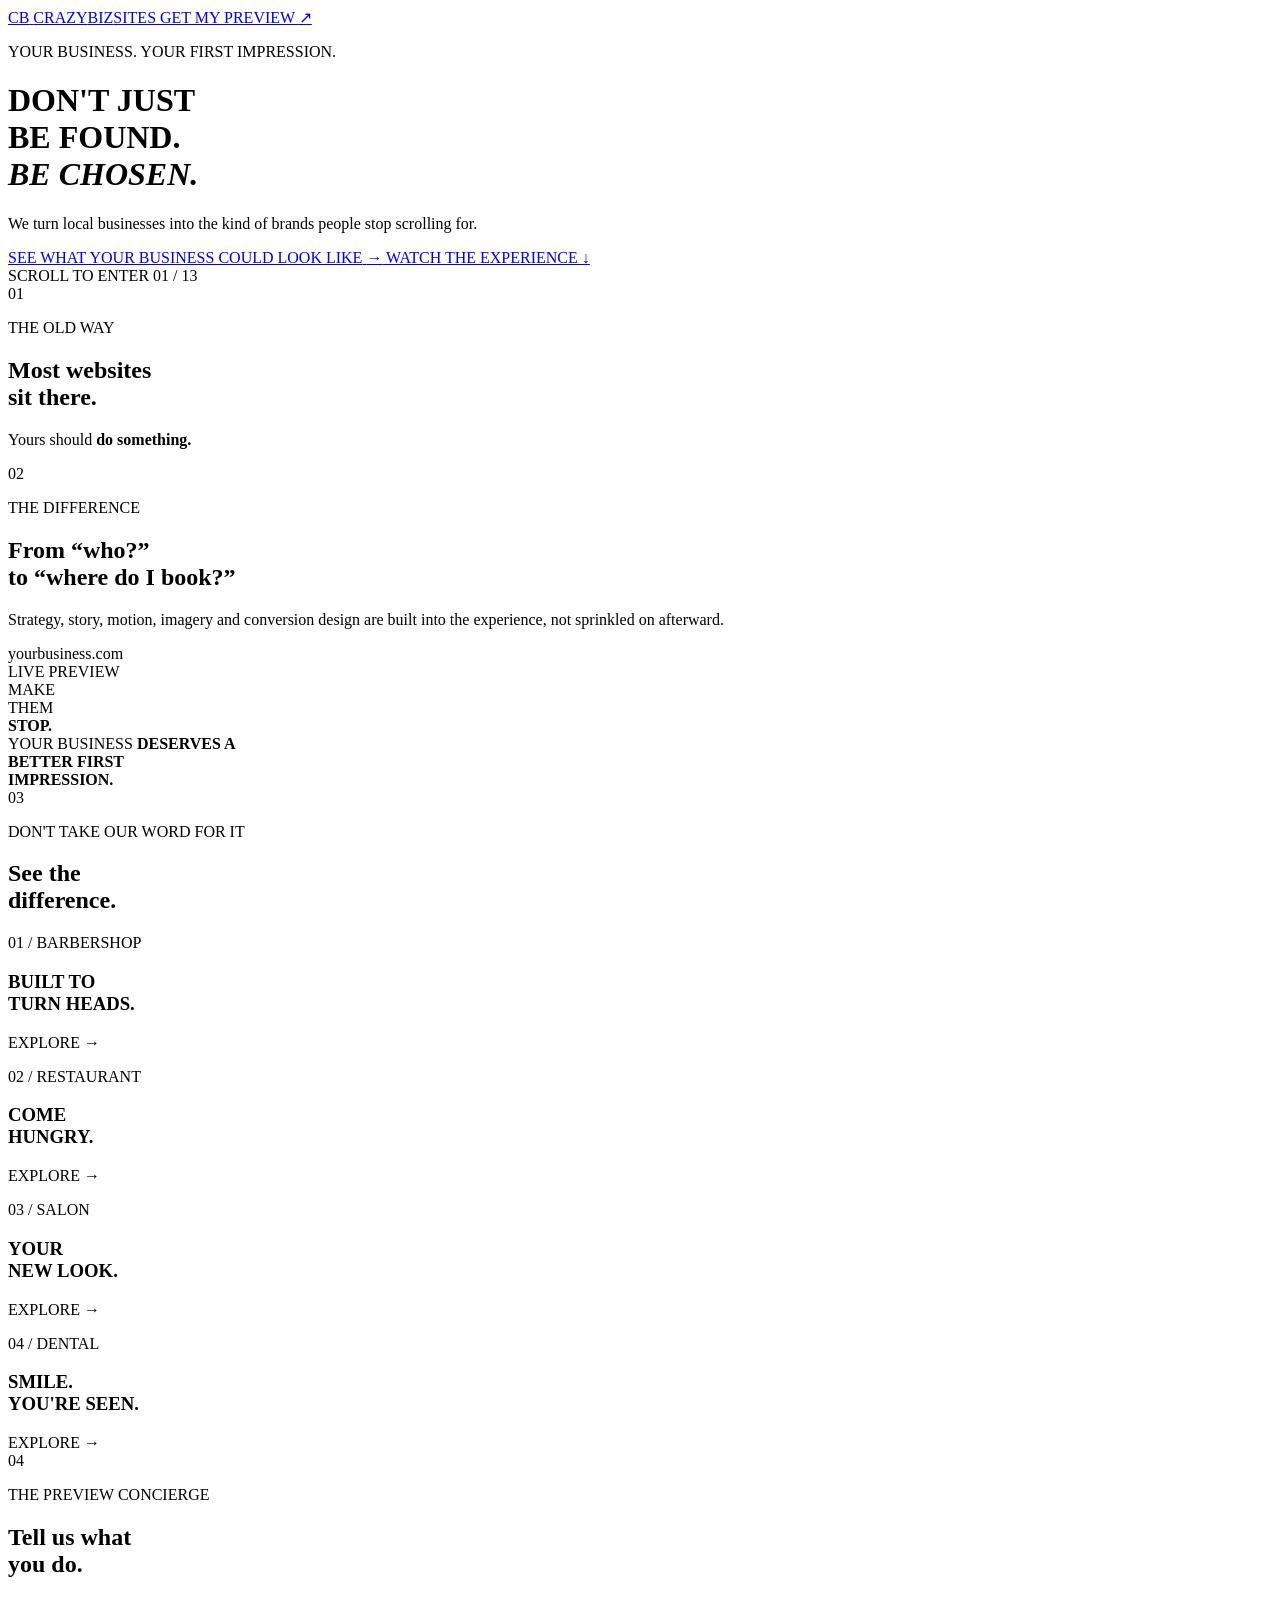
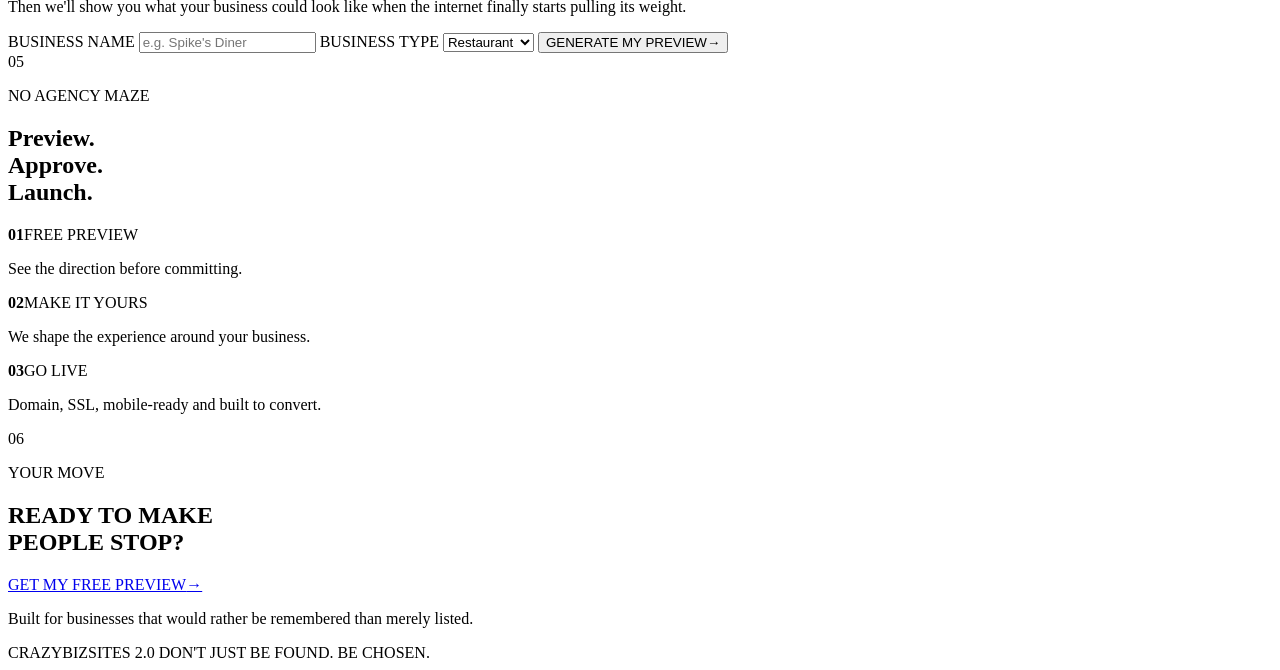
==== index.html @ fa274143 "Rename crazybizsites_2_0_file_01_index.html to index.html" ====
<!DOCTYPE html>
<html lang="en">
<head>
  <meta charset="UTF-8" />
  <meta name="viewport" content="width=device-width, initial-scale=1.0" />
  <meta name="theme-color" content="#070707" />
  <meta name="description" content="CrazyBizSites 2.0 — websites engineered to make businesses impossible to ignore." />
  <title>CrazyBizSites 2.0 — Don't Just Be Found. Be Chosen.</title>
  <link rel="preconnect" href="https://fonts.googleapis.com">
  <link rel="preconnect" href="https://fonts.gstatic.com" crossorigin>
  <link href="https://fonts.googleapis.com/css2?family=DM+Sans:wght@400;500;600;700&family=Space+Grotesk:wght@400;500;600;700&display=swap" rel="stylesheet">
  <link rel="stylesheet" href="styles.css">
</head>

<body>
  <div class="site-noise" aria-hidden="true"></div>
  <div class="cursor-glow" aria-hidden="true"></div>

  <!-- CINEMATIC INTRO -->
  <header class="hero" id="top">
    <div class="hero-media" aria-hidden="true">
      <div class="hero-orb hero-orb-a"></div>
      <div class="hero-orb hero-orb-b"></div>
      <div class="hero-grid"></div>
      <div class="hero-scan"></div>
    </div>

    <nav class="nav">
      <a class="brand" href="#top" aria-label="CrazyBizSites home">
        <span class="brand-mark">CB</span>
        <span>CRAZY<span>BIZ</span>SITES</span>
      </a>
      <a class="nav-cta" href="#preview">GET MY PREVIEW <span>↗</span></a>
    </nav>

    <div class="hero-content">
      <p class="eyebrow reveal">YOUR BUSINESS. YOUR FIRST IMPRESSION.</p>

      <h1 class="hero-title reveal">
        DON'T JUST<br>
        <span>BE FOUND.</span><br>
        <em>BE CHOSEN.</em>
      </h1>

      <p class="hero-copy reveal">
        We turn local businesses into the kind of brands people stop scrolling for.
      </p>

      <div class="hero-actions reveal">
        <a class="button button-primary" href="#preview">
          <span>SEE WHAT YOUR BUSINESS COULD LOOK LIKE</span>
          <b>→</b>
        </a>
        <a class="text-link" href="#showcase">WATCH THE EXPERIENCE ↓</a>
      </div>
    </div>

    <div class="hero-bottom">
      <span>SCROLL TO ENTER</span>
      <span class="scroll-line"></span>
      <span>01 / 13</span>
    </div>
  </header>

  <!-- THE FIRST PUNCH -->
  <main>
    <section class="statement section-dark" id="experience">
      <div class="section-number">01</div>
      <div class="statement-wrap">
        <p class="kicker">THE OLD WAY</p>
        <h2>Most websites<br><span>sit there.</span></h2>
        <p class="statement-large">
          Yours should <strong>do something.</strong>
        </p>
      </div>
    </section>

    <!-- VISUAL TRANSFORMATION -->
    <section class="transformation section-light">
      <div class="section-number">02</div>
      <div class="transformation-copy">
        <p class="kicker">THE DIFFERENCE</p>
        <h2>From <span>“who?”</span><br>to <span>“where do I book?”</span></h2>
        <p>
          Strategy, story, motion, imagery and conversion design are built into the experience,
          not sprinkled on afterward.
        </p>
      </div>

      <div class="fake-browser" aria-label="Animated website preview">
        <div class="browser-bar">
          <i></i><i></i><i></i>
          <span>yourbusiness.com</span>
        </div>
        <div class="browser-stage">
          <div class="stage-tag">LIVE PREVIEW</div>
          <div class="stage-title">MAKE<br>THEM<br><b>STOP.</b></div>
          <div class="stage-card">
            <span>YOUR BUSINESS</span>
            <strong>DESERVES A<br>BETTER FIRST<br>IMPRESSION.</strong>
          </div>
        </div>
      </div>
    </section>

    <!-- SHOWCASE -->
    <section class="showcase section-dark" id="showcase">
      <div class="section-number">03</div>
      <div class="section-heading">
        <p class="kicker">DON'T TAKE OUR WORD FOR IT</p>
        <h2>See the<br><span>difference.</span></h2>
      </div>

      <div class="showcase-grid">
        <article class="showcase-card card-barber">
          <div class="card-glow"></div>
          <p>01 / BARBERSHOP</p>
          <h3>BUILT TO<br>TURN HEADS.</h3>
          <span>EXPLORE →</span>
        </article>

        <article class="showcase-card card-diner">
          <div class="card-glow"></div>
          <p>02 / RESTAURANT</p>
          <h3>COME<br>HUNGRY.</h3>
          <span>EXPLORE →</span>
        </article>

        <article class="showcase-card card-salon">
          <div class="card-glow"></div>
          <p>03 / SALON</p>
          <h3>YOUR<br>NEW LOOK.</h3>
          <span>EXPLORE →</span>
        </article>

        <article class="showcase-card card-dental">
          <div class="card-glow"></div>
          <p>04 / DENTAL</p>
          <h3>SMILE.<br>YOU'RE SEEN.</h3>
          <span>EXPLORE →</span>
        </article>
      </div>
    </section>

    <!-- CONCIERGE -->
    <section class="concierge section-accent" id="preview">
      <div class="section-number">04</div>
      <div class="concierge-inner">
        <p class="kicker">THE PREVIEW CONCIERGE</p>
        <h2>Tell us what<br><span>you do.</span></h2>
        <p>
          Then we'll show you what your business could look like when the internet finally
          starts pulling its weight.
        </p>

        <form class="preview-form" id="previewForm">
          <label>
            <span>BUSINESS NAME</span>
            <input id="businessName" name="businessName" type="text" placeholder="e.g. Spike's Diner" autocomplete="organization" required>
          </label>

          <label>
            <span>BUSINESS TYPE</span>
            <select id="businessType" name="businessType">
              <option>Restaurant</option>
              <option>Barbershop</option>
              <option>Salon</option>
              <option>Dentist</option>
              <option>Fitness</option>
              <option>Auto</option>
              <option>Other</option>
            </select>
          </label>

          <button class="button button-dark" type="submit">
            <span>GENERATE MY PREVIEW</span><b>→</b>
          </button>
        </form>

        <div class="preview-result" id="previewResult" hidden>
          <span>PREVIEW QUEUED</span>
          <strong id="previewName">YOUR BUSINESS</strong>
          <p>Next layer: your visual world.</p>
        </div>
      </div>
    </section>

    <!-- OFFER -->
    <section class="offer section-light">
      <div class="section-number">05</div>
      <p class="kicker">NO AGENCY MAZE</p>
      <h2>Preview.<br>Approve.<br><span>Launch.</span></h2>

      <div class="offer-steps">
        <div><b>01</b><span>FREE PREVIEW</span><p>See the direction before committing.</p></div>
        <div><b>02</b><span>MAKE IT YOURS</span><p>We shape the experience around your business.</p></div>
        <div><b>03</b><span>GO LIVE</span><p>Domain, SSL, mobile-ready and built to convert.</p></div>
      </div>
    </section>

    <!-- FINAL PUNCH -->
    <section class="finale section-dark">
      <div class="finale-bg"></div>
      <div class="section-number">06</div>
      <div class="finale-content">
        <p class="kicker">YOUR MOVE</p>
        <h2>READY TO MAKE<br>PEOPLE <span>STOP?</span></h2>
        <a class="button button-primary" href="#preview">
          <span>GET MY FREE PREVIEW</span><b>→</b>
        </a>
        <p class="fine-print">Built for businesses that would rather be remembered than merely listed.</p>
      </div>
    </section>
  </main>

  <footer class="footer">
    <span>CRAZYBIZSITES 2.0</span>
    <span>DON'T JUST BE FOUND. BE CHOSEN.</span>
  </footer>

  <script src="script.js"></script>
</body>
</html>
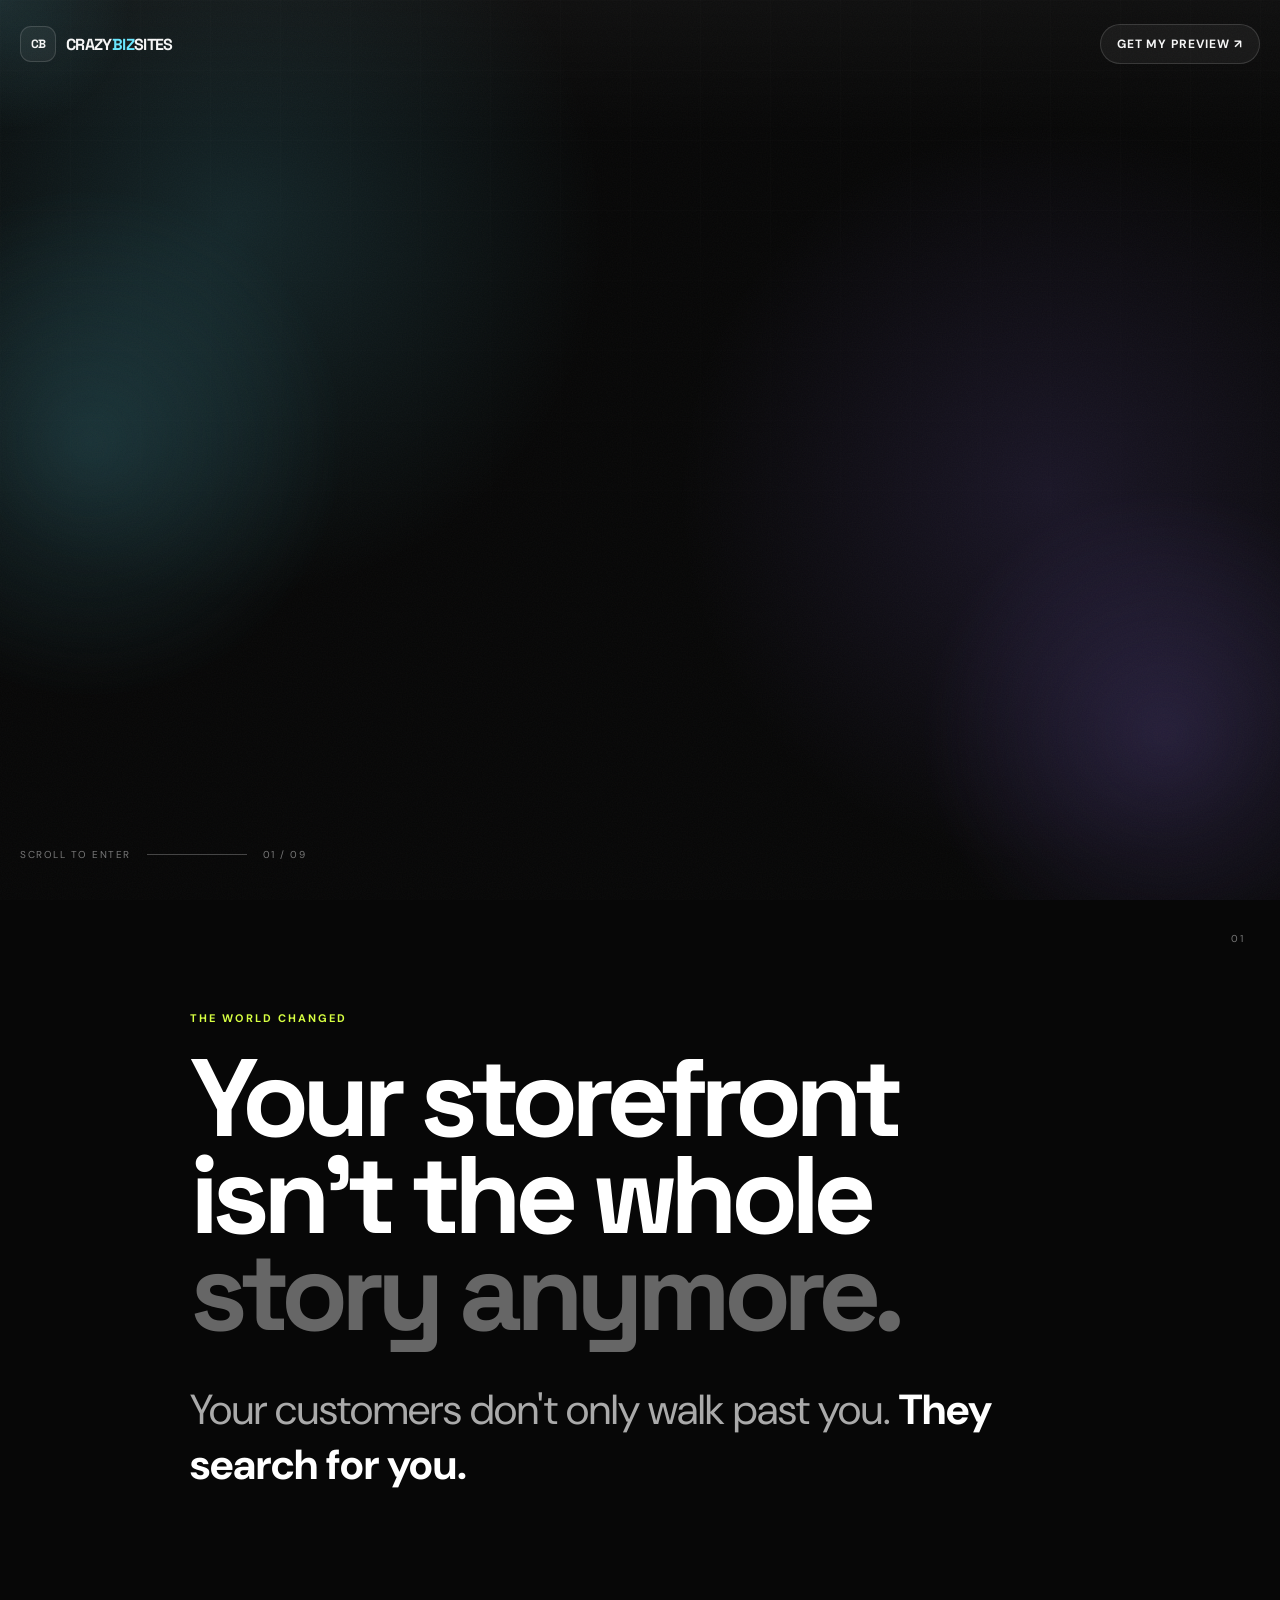
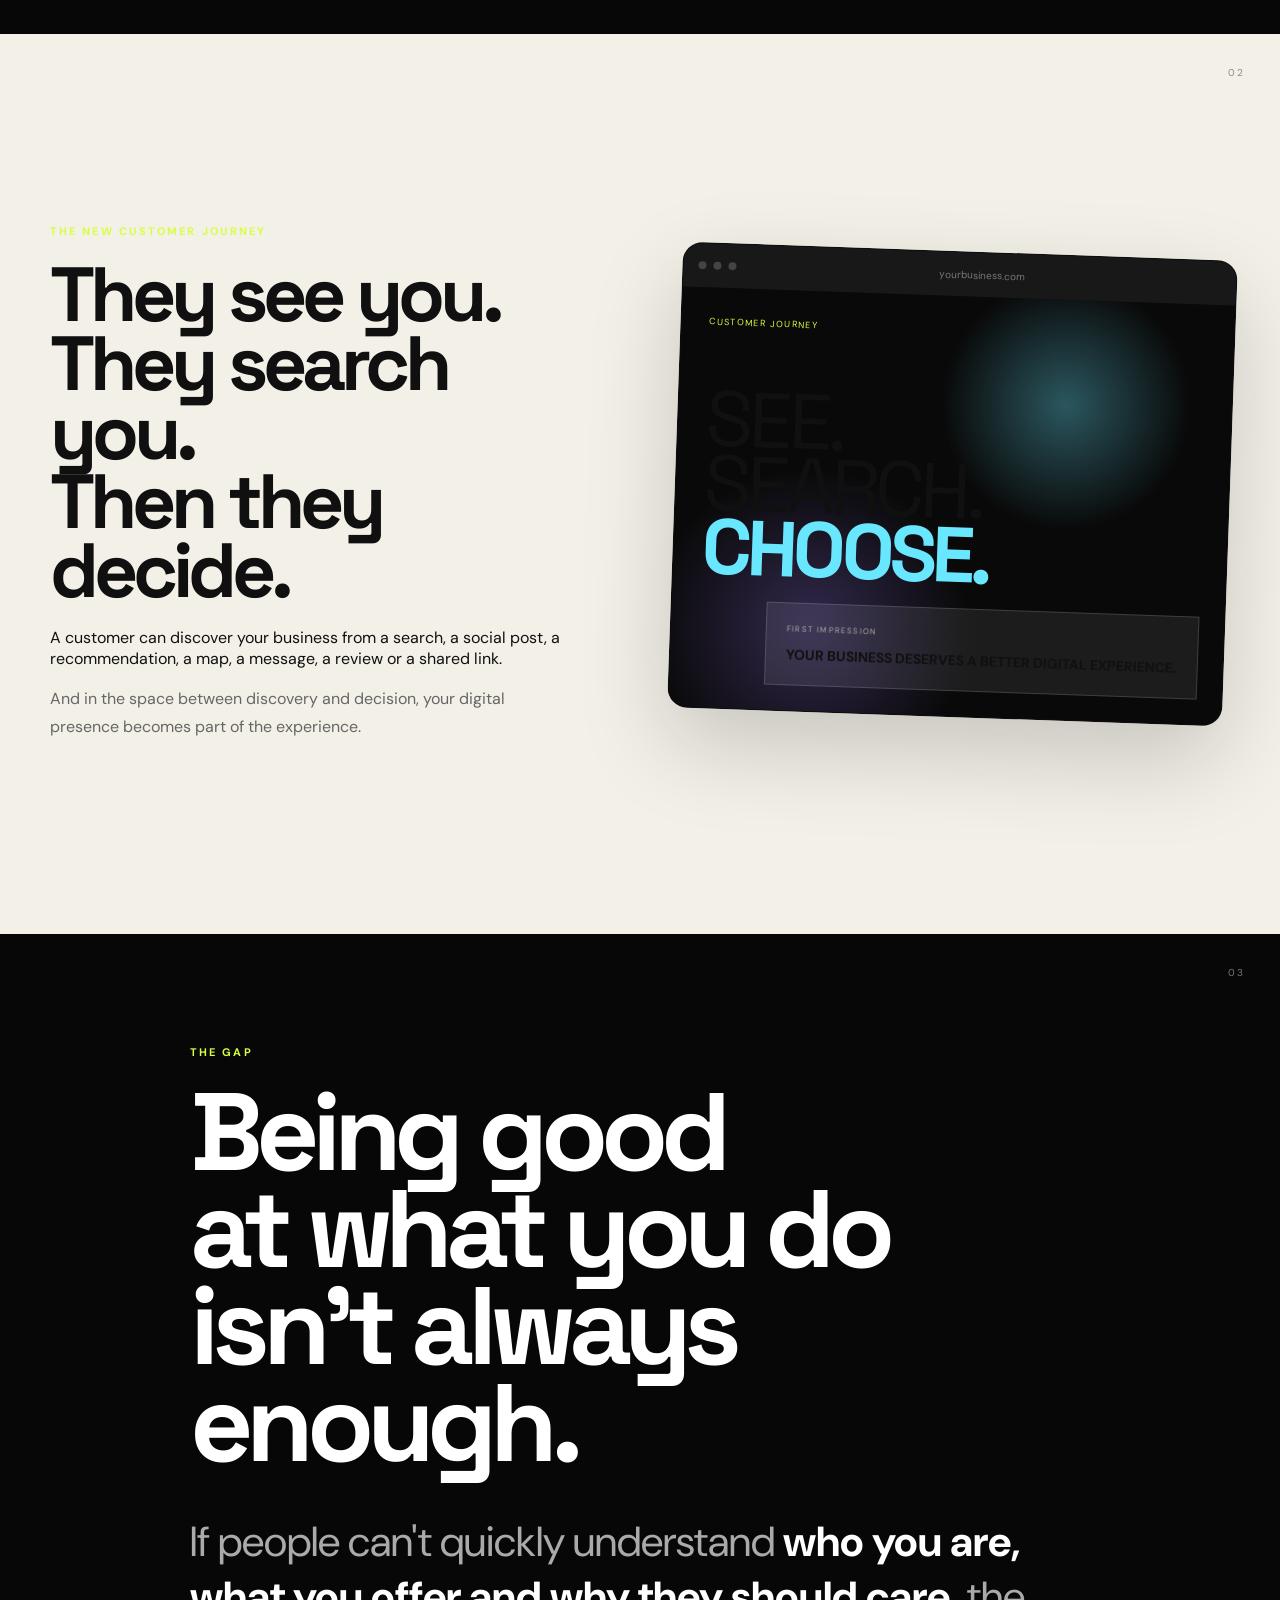
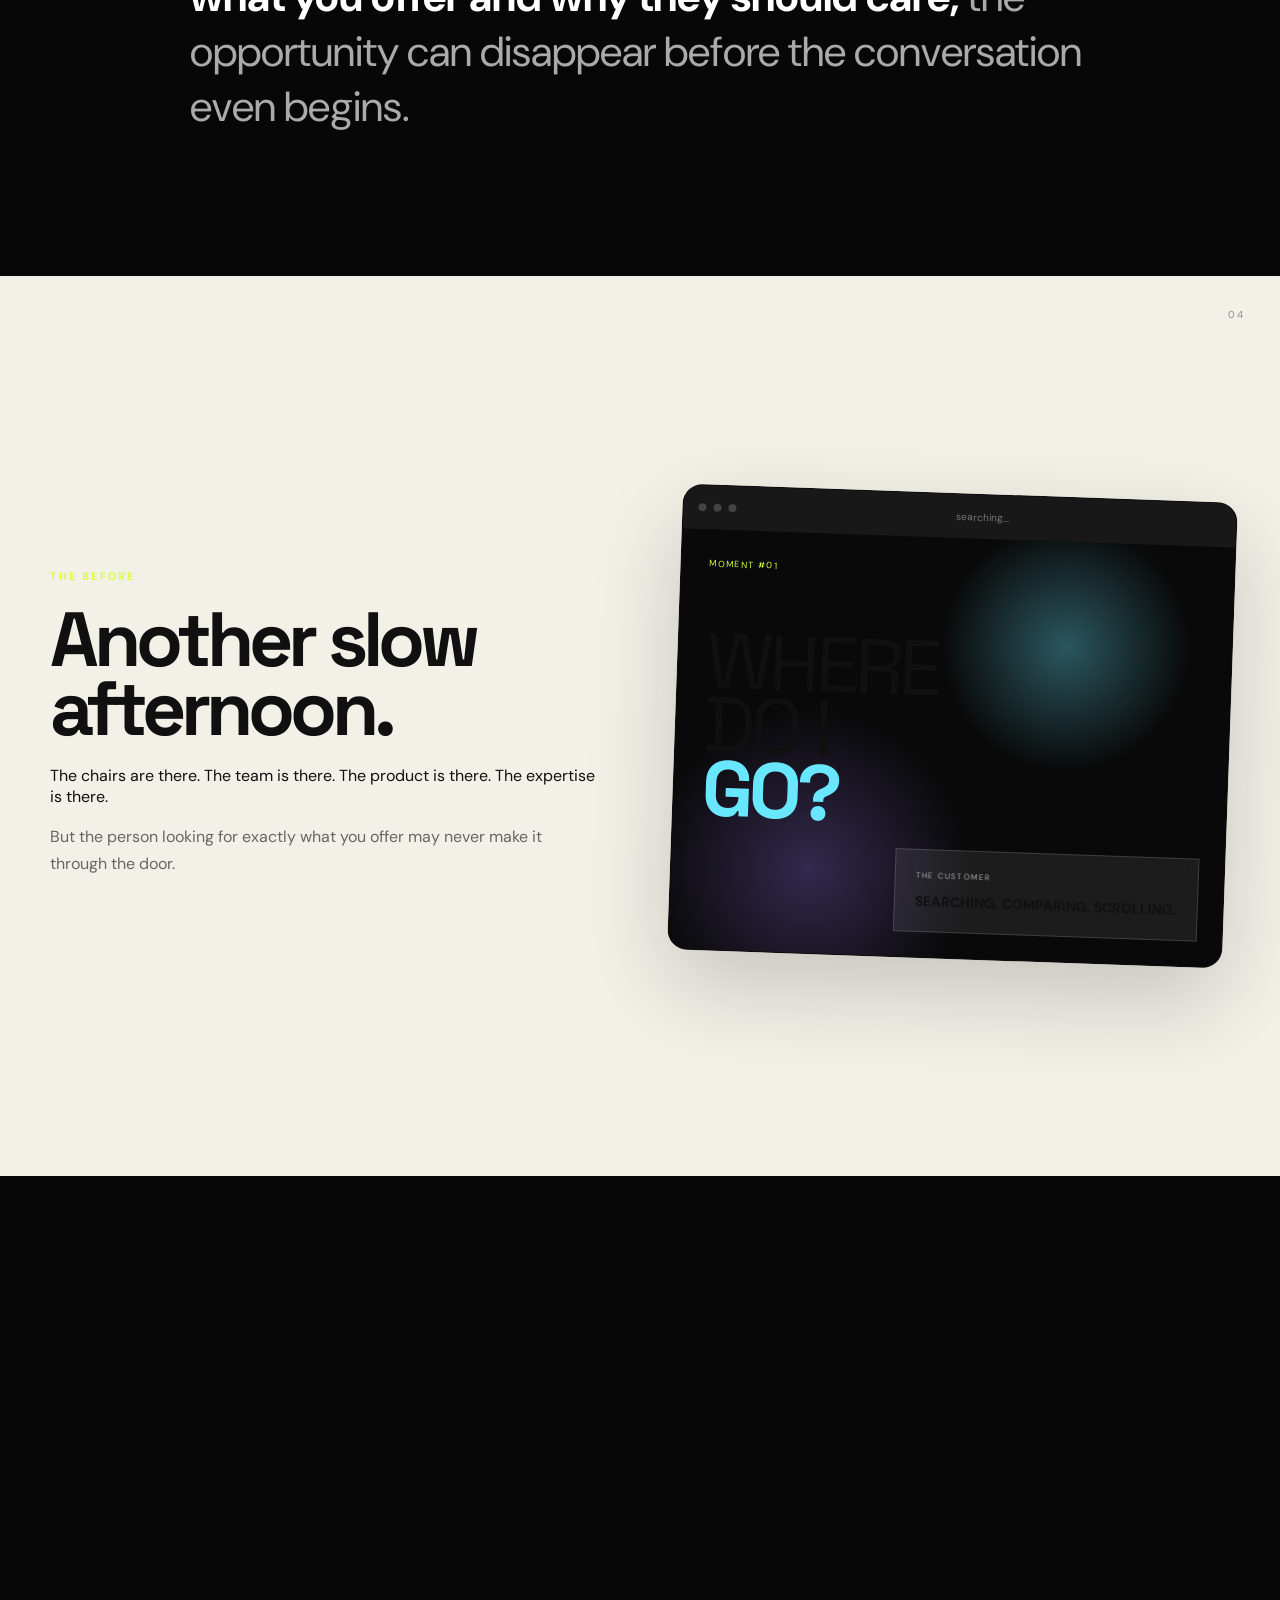
==== commit bd3e2737: "Update index.html" ====
--- a/index.html
+++ b/index.html
@@ -4,20 +4,40 @@
   <meta charset="UTF-8" />
   <meta name="viewport" content="width=device-width, initial-scale=1.0" />
   <meta name="theme-color" content="#070707" />
-  <meta name="description" content="CrazyBizSites 2.0 — websites engineered to make businesses impossible to ignore." />
+
+  <meta
+    name="description"
+    content="CrazyBizSites 2.0 — a better online experience for local businesses. Discover, trust, choose."
+  />
+
   <title>CrazyBizSites 2.0 — Don't Just Be Found. Be Chosen.</title>
+
   <link rel="preconnect" href="https://fonts.googleapis.com">
   <link rel="preconnect" href="https://fonts.gstatic.com" crossorigin>
-  <link href="https://fonts.googleapis.com/css2?family=DM+Sans:wght@400;500;600;700&family=Space+Grotesk:wght@400;500;600;700&display=swap" rel="stylesheet">
+  <link
+    href="https://fonts.googleapis.com/css2?family=DM+Sans:wght@400;500;600;700&family=Space+Grotesk:wght@400;500;600;700&display=swap"
+    rel="stylesheet"
+  >
+
   <link rel="stylesheet" href="styles.css">
 </head>
 
 <body>
+
+  <!-- =========================================================
+       GLOBAL ATMOSPHERE
+  ========================================================== -->
+
   <div class="site-noise" aria-hidden="true"></div>
   <div class="cursor-glow" aria-hidden="true"></div>
 
-  <!-- CINEMATIC INTRO -->
+  <!-- =========================================================
+       ACT I
+       THE WORLD CHANGED
+  ========================================================== -->
+
   <header class="hero" id="top">
+
     <div class="hero-media" aria-hidden="true">
       <div class="hero-orb hero-orb-a"></div>
       <div class="hero-orb hero-orb-b"></div>
@@ -30,11 +50,17 @@
         <span class="brand-mark">CB</span>
         <span>CRAZY<span>BIZ</span>SITES</span>
       </a>
-      <a class="nav-cta" href="#preview">GET MY PREVIEW <span>↗</span></a>
+
+      <a class="nav-cta" href="#preview">
+        GET MY PREVIEW <span>↗</span>
+      </a>
     </nav>
 
     <div class="hero-content">
-      <p class="eyebrow reveal">YOUR BUSINESS. YOUR FIRST IMPRESSION.</p>
+
+      <p class="eyebrow reveal">
+        THE LOCAL BUSINESS INTERNET HAS CHANGED.
+      </p>
 
       <h1 class="hero-title reveal">
         DON'T JUST<br>
@@ -43,181 +69,250 @@
       </h1>
 
       <p class="hero-copy reveal">
-        We turn local businesses into the kind of brands people stop scrolling for.
+        Your customers are already online.
+        The question is whether your business gives them a reason to choose you.
       </p>
 
       <div class="hero-actions reveal">
-        <a class="button button-primary" href="#preview">
-          <span>SEE WHAT YOUR BUSINESS COULD LOOK LIKE</span>
+
+        <a class="button button-primary" href="#story">
+          <span>ENTER THE STORY</span>
           <b>→</b>
         </a>
-        <a class="text-link" href="#showcase">WATCH THE EXPERIENCE ↓</a>
-      </div>
+
+        <a class="text-link" href="#showcase">
+          SEE WHAT'S POSSIBLE ↓
+        </a>
+
+      </div>
+
     </div>
 
     <div class="hero-bottom">
       <span>SCROLL TO ENTER</span>
       <span class="scroll-line"></span>
-      <span>01 / 13</span>
+      <span>01 / 09</span>
     </div>
+
   </header>
 
-  <!-- THE FIRST PUNCH -->
+
   <main>
-    <section class="statement section-dark" id="experience">
+
+    <!-- =======================================================
+         ACT I — THE WORLD CHANGED
+    ======================================================== -->
+
+    <section class="statement section-dark" id="story">
+
       <div class="section-number">01</div>
+
       <div class="statement-wrap">
-        <p class="kicker">THE OLD WAY</p>
-        <h2>Most websites<br><span>sit there.</span></h2>
+
+        <p class="kicker">
+          THE WORLD CHANGED
+        </p>
+
+        <h2>
+          Your storefront<br>
+          isn't the whole<br>
+          <span>story anymore.</span>
+        </h2>
+
         <p class="statement-large">
-          Yours should <strong>do something.</strong>
-        </p>
-      </div>
+          Your customers don't only walk past you.
+          <strong>They search for you.</strong>
+        </p>
+
+      </div>
+
     </section>
 
-    <!-- VISUAL TRANSFORMATION -->
+
+    <!-- =======================================================
+         DISCOVERY
+    ======================================================== -->
+
     <section class="transformation section-light">
+
       <div class="section-number">02</div>
+
       <div class="transformation-copy">
-        <p class="kicker">THE DIFFERENCE</p>
-        <h2>From <span>“who?”</span><br>to <span>“where do I book?”</span></h2>
+
+        <p class="kicker">
+          THE NEW CUSTOMER JOURNEY
+        </p>
+
+        <h2>
+          They see you.<br>
+          They search you.<br>
+          Then they decide.
+        </h2>
+
         <p>
-          Strategy, story, motion, imagery and conversion design are built into the experience,
-          not sprinkled on afterward.
-        </p>
-      </div>
-
-      <div class="fake-browser" aria-label="Animated website preview">
+          A customer can discover your business from a search,
+          a social post, a recommendation, a map, a message,
+          a review or a shared link.
+        </p>
+
+        <p>
+          And in the space between discovery and decision,
+          your digital presence becomes part of the experience.
+        </p>
+
+      </div>
+
+      <div class="fake-browser" aria-label="Illustrative digital customer journey">
+
         <div class="browser-bar">
-          <i></i><i></i><i></i>
+          <i></i>
+          <i></i>
+          <i></i>
           <span>yourbusiness.com</span>
         </div>
+
         <div class="browser-stage">
-          <div class="stage-tag">LIVE PREVIEW</div>
-          <div class="stage-title">MAKE<br>THEM<br><b>STOP.</b></div>
+
+          <div class="stage-tag">
+            CUSTOMER JOURNEY
+          </div>
+
+          <div class="stage-title">
+            SEE.<br>
+            SEARCH.<br>
+            <b>CHOOSE.</b>
+          </div>
+
           <div class="stage-card">
-            <span>YOUR BUSINESS</span>
-            <strong>DESERVES A<br>BETTER FIRST<br>IMPRESSION.</strong>
-          </div>
+
+            <span>
+              FIRST IMPRESSION
+            </span>
+
+            <strong>
+              YOUR BUSINESS
+              DESERVES A
+              BETTER DIGITAL
+              EXPERIENCE.
+            </strong>
+
+          </div>
+
         </div>
-      </div>
+
+      </div>
+
     </section>
 
-    <!-- SHOWCASE -->
-    <section class="showcase section-dark" id="showcase">
+
+    <!-- =======================================================
+         THE GAP
+    ======================================================== -->
+
+    <section class="statement section-dark">
+
       <div class="section-number">03</div>
-      <div class="section-heading">
-        <p class="kicker">DON'T TAKE OUR WORD FOR IT</p>
-        <h2>See the<br><span>difference.</span></h2>
-      </div>
-
-      <div class="showcase-grid">
-        <article class="showcase-card card-barber">
-          <div class="card-glow"></div>
-          <p>01 / BARBERSHOP</p>
-          <h3>BUILT TO<br>TURN HEADS.</h3>
-          <span>EXPLORE →</span>
-        </article>
-
-        <article class="showcase-card card-diner">
-          <div class="card-glow"></div>
-          <p>02 / RESTAURANT</p>
-          <h3>COME<br>HUNGRY.</h3>
-          <span>EXPLORE →</span>
-        </article>
-
-        <article class="showcase-card card-salon">
-          <div class="card-glow"></div>
-          <p>03 / SALON</p>
-          <h3>YOUR<br>NEW LOOK.</h3>
-          <span>EXPLORE →</span>
-        </article>
-
-        <article class="showcase-card card-dental">
-          <div class="card-glow"></div>
-          <p>04 / DENTAL</p>
-          <h3>SMILE.<br>YOU'RE SEEN.</h3>
-          <span>EXPLORE →</span>
-        </article>
-      </div>
+
+      <div class="statement-wrap">
+
+        <p class="kicker">
+          THE GAP
+        </p>
+
+        <h2>
+          Being good<br>
+          at what you do<br>
+          isn't always enough.
+        </h2>
+
+        <p class="statement-large">
+          If people can't quickly understand
+          <strong>who you are, what you offer and why they should care,</strong>
+          the opportunity can disappear before the conversation even begins.
+        </p>
+
+      </div>
+
     </section>
 
-    <!-- CONCIERGE -->
-    <section class="concierge section-accent" id="preview">
+
+    <!-- =======================================================
+         ACT II
+         BEFORE / AFTER
+    ======================================================== -->
+
+    <section class="transformation section-light">
+
       <div class="section-number">04</div>
-      <div class="concierge-inner">
-        <p class="kicker">THE PREVIEW CONCIERGE</p>
-        <h2>Tell us what<br><span>you do.</span></h2>
+
+      <div class="transformation-copy">
+
+        <p class="kicker">
+          THE BEFORE
+        </p>
+
+        <h2>
+          Another slow afternoon.
+        </h2>
+
         <p>
-          Then we'll show you what your business could look like when the internet finally
-          starts pulling its weight.
-        </p>
-
-        <form class="preview-form" id="previewForm">
-          <label>
-            <span>BUSINESS NAME</span>
-            <input id="businessName" name="businessName" type="text" placeholder="e.g. Spike's Diner" autocomplete="organization" required>
-          </label>
-
-          <label>
-            <span>BUSINESS TYPE</span>
-            <select id="businessType" name="businessType">
-              <option>Restaurant</option>
-              <option>Barbershop</option>
-              <option>Salon</option>
-              <option>Dentist</option>
-              <option>Fitness</option>
-              <option>Auto</option>
-              <option>Other</option>
-            </select>
-          </label>
-
-          <button class="button button-dark" type="submit">
-            <span>GENERATE MY PREVIEW</span><b>→</b>
-          </button>
-        </form>
-
-        <div class="preview-result" id="previewResult" hidden>
-          <span>PREVIEW QUEUED</span>
-          <strong id="previewName">YOUR BUSINESS</strong>
-          <p>Next layer: your visual world.</p>
+          The chairs are there.
+          The team is there.
+          The product is there.
+          The expertise is there.
+        </p>
+
+        <p>
+          But the person looking for exactly what you offer
+          may never make it through the door.
+        </p>
+
+      </div>
+
+      <div class="fake-browser" aria-label="Illustrative business before state">
+
+        <div class="browser-bar">
+          <i></i>
+          <i></i>
+          <i></i>
+          <span>searching...</span>
         </div>
-      </div>
+
+        <div class="browser-stage">
+
+          <div class="stage-tag">
+            MOMENT #01
+          </div>
+
+          <div class="stage-title">
+            WHERE<br>
+            DO I<br>
+            <b>GO?</b>
+          </div>
+
+          <div class="stage-card">
+
+            <span>
+              THE CUSTOMER
+            </span>
+
+            <strong>
+              SEARCHING.
+              COMPARING.
+              SCROLLING.
+            </strong>
+
+          </div>
+
+        </div>
+
+      </div>
+
     </section>
 
-    <!-- OFFER -->
-    <section class="offer section-light">
-      <div class="section-number">05</div>
-      <p class="kicker">NO AGENCY MAZE</p>
-      <h2>Preview.<br>Approve.<br><span>Launch.</span></h2>
-
-      <div class="offer-steps">
-        <div><b>01</b><span>FREE PREVIEW</span><p>See the direction before committing.</p></div>
-        <div><b>02</b><span>MAKE IT YOURS</span><p>We shape the experience around your business.</p></div>
-        <div><b>03</b><span>GO LIVE</span><p>Domain, SSL, mobile-ready and built to convert.</p></div>
-      </div>
-    </section>
-
-    <!-- FINAL PUNCH -->
-    <section class="finale section-dark">
-      <div class="finale-bg"></div>
-      <div class="section-number">06</div>
-      <div class="finale-content">
-        <p class="kicker">YOUR MOVE</p>
-        <h2>READY TO MAKE<br>PEOPLE <span>STOP?</span></h2>
-        <a class="button button-primary" href="#preview">
-          <span>GET MY FREE PREVIEW</span><b>→</b>
-        </a>
-        <p class="fine-print">Built for businesses that would rather be remembered than merely listed.</p>
-      </div>
-    </section>
-  </main>
-
-  <footer class="footer">
-    <span>CRAZYBIZSITES 2.0</span>
-    <span>DON'T JUST BE FOUND. BE CHOSEN.</span>
-  </footer>
-
-  <script src="script.js"></script>
-</body>
-</html>
+
+    <!-- =======================================================
+         AFTER
+    ======================================================== -->
+
+    <section class="statement section-dark">
--- a/styles.css
+++ b/styles.css
@@ -0,0 +1,518 @@
+@import url('https://fonts.googleapis.com/css2?family=DM+Sans:wght@400;500;600;700&family=Space+Grotesk:wght@400;500;600;700&display=swap');
+
+:root{
+  --bg:#070707;
+  --paper:#f3f0e8;
+  --ink:#101010;
+  --muted:#9d9d9d;
+  --white:#f7f7f7;
+  --lime:#d7ff42;
+  --cyan:#69e7ff;
+  --violet:#9d7cff;
+  --pink:#ff72b7;
+  --line:rgba(255,255,255,.14);
+  --dark-line:rgba(0,0,0,.12);
+  --max:1240px;
+  --radius:28px;
+}
+*{box-sizing:border-box}
+html{scroll-behavior:smooth}
+body{
+  margin:0;
+  background:var(--bg);
+  color:var(--white);
+  font-family:"DM Sans",sans-serif;
+  overflow-x:hidden;
+}
+body:before{
+  content:"";
+  position:fixed;
+  inset:0;
+  pointer-events:none;
+  z-index:20;
+  opacity:.035;
+  background-image:url("data:image/svg+xml,%3Csvg xmlns='http://www.w3.org/2000/svg' width='180' height='180'%3E%3Cfilter id='n'%3E%3CfeTurbulence type='fractalNoise' baseFrequency='.8' numOctaves='3' stitchTiles='stitch'/%3E%3C/filter%3E%3Crect width='100%25' height='100%25' filter='url(%23n)'/%3E%3C/svg%3E");
+}
+a{color:inherit;text-decoration:none}
+button,input,select{font:inherit}
+button{cursor:pointer}
+::selection{background:var(--lime);color:#000}
+.site-noise{position:fixed;inset:0;pointer-events:none;z-index:30;opacity:.035}
+.cursor-glow{
+  position:fixed;
+  width:280px;height:280px;
+  border-radius:50%;
+  pointer-events:none;
+  z-index:1;
+  background:radial-gradient(circle,rgba(105,231,255,.12),transparent 68%);
+  transform:translate(-50%,-50%);
+}
+.hero{
+  min-height:100svh;
+  position:relative;
+  display:flex;
+  flex-direction:column;
+  overflow:hidden;
+  background:
+    radial-gradient(circle at 18% 25%,rgba(105,231,255,.14),transparent 30%),
+    radial-gradient(circle at 82% 55%,rgba(157,124,255,.13),transparent 32%),
+    #070707;
+}
+.hero-media{position:absolute;inset:0;overflow:hidden}
+.hero-orb{
+  position:absolute;
+  border-radius:50%;
+  filter:blur(8px);
+  opacity:.8;
+}
+.hero-orb-a{
+  width:44vw;height:44vw;
+  left:-15vw;top:18vh;
+  background:radial-gradient(circle,rgba(105,231,255,.20),transparent 65%);
+}
+.hero-orb-b{
+  width:42vw;height:42vw;
+  right:-12vw;bottom:-8vw;
+  background:radial-gradient(circle,rgba(157,124,255,.22),transparent 65%);
+}
+.hero-grid{
+  position:absolute;inset:0;
+  opacity:.16;
+  background-image:
+    linear-gradient(rgba(255,255,255,.07) 1px,transparent 1px),
+    linear-gradient(90deg,rgba(255,255,255,.07) 1px,transparent 1px);
+  background-size:70px 70px;
+  mask-image:linear-gradient(to bottom,black,transparent 90%);
+}
+.hero-scan{
+  position:absolute;left:0;right:0;top:-20%;
+  height:35%;
+  background:linear-gradient(transparent,rgba(255,255,255,.04),transparent);
+  animation:scan 9s linear infinite;
+}
+@keyframes scan{to{transform:translateY(420%)}}
+.nav{
+  position:relative;
+  z-index:5;
+  width:min(calc(100% - 36px),var(--max));
+  margin:0 auto;
+  padding:24px 0;
+  display:flex;
+  align-items:center;
+  justify-content:space-between;
+}
+.brand{
+  display:flex;
+  align-items:center;
+  gap:10px;
+  font-family:"Space Grotesk",sans-serif;
+  font-weight:700;
+  letter-spacing:-.04em;
+}
+.brand>span:last-child span{color:var(--cyan)}
+.brand-mark{
+  width:36px;height:36px;
+  display:grid;place-items:center;
+  border:1px solid var(--line);
+  border-radius:11px;
+  background:rgba(255,255,255,.05);
+  font-size:12px;
+}
+.nav-cta{
+  padding:11px 16px;
+  border:1px solid var(--line);
+  border-radius:999px;
+  background:rgba(255,255,255,.05);
+  font-size:12px;
+  font-weight:700;
+  letter-spacing:.08em;
+  transition:.25s;
+}
+.nav-cta:hover{background:var(--white);color:#000}
+.hero-content{
+  width:min(calc(100% - 36px),var(--max));
+  margin:auto;
+  padding:80px 0 120px;
+  position:relative;
+  z-index:3;
+}
+.eyebrow,.kicker{
+  font-size:11px;
+  font-weight:700;
+  letter-spacing:.19em;
+  text-transform:uppercase;
+  color:var(--lime);
+}
+.hero-title{
+  max-width:900px;
+  margin:22px 0;
+  font-family:"Space Grotesk",sans-serif;
+  font-size:clamp(58px,9vw,128px);
+  line-height:.86;
+  letter-spacing:-.065em;
+}
+.hero-title span{color:var(--cyan)}
+.hero-title em{font-style:normal;color:var(--violet)}
+.hero-copy{
+  max-width:590px;
+  color:#c6c6c6;
+  font-size:clamp(17px,2vw,21px);
+  line-height:1.55;
+}
+.hero-actions{
+  display:flex;
+  flex-wrap:wrap;
+  align-items:center;
+  gap:18px;
+  margin-top:34px;
+}
+.button{
+  display:inline-flex;
+  align-items:center;
+  justify-content:space-between;
+  gap:28px;
+  min-height:54px;
+  padding:0 20px;
+  border:0;
+  border-radius:999px;
+  font-weight:700;
+  font-size:12px;
+  letter-spacing:.04em;
+  transition:transform .25s,box-shadow .25s;
+}
+.button:hover{transform:translateY(-3px)}
+.button b{font-size:19px}
+.button-primary{
+  color:#080808;
+  background:var(--lime);
+  box-shadow:0 15px 50px rgba(215,255,66,.12);
+}
+.button-dark{background:#0b0b0b;color:#fff}
+.text-link{
+  color:#bbb;
+  font-size:11px;
+  font-weight:700;
+  letter-spacing:.13em;
+}
+.hero-bottom{
+  width:min(calc(100% - 36px),var(--max));
+  margin:auto;
+  padding:0 0 25px;
+  position:relative;
+  z-index:4;
+  display:flex;
+  align-items:center;
+  gap:16px;
+  color:#777;
+  font-size:10px;
+  letter-spacing:.15em;
+}
+.scroll-line{height:1px;width:100px;background:#444}
+.section-dark,.section-light,.section-accent{position:relative;overflow:hidden}
+.section-dark{background:#070707;color:#fff}
+.section-light{background:var(--paper);color:var(--ink)}
+.section-accent{
+  background:
+    radial-gradient(circle at 15% 20%,rgba(105,231,255,.26),transparent 30%),
+    radial-gradient(circle at 85% 80%,rgba(157,124,255,.24),transparent 32%),
+    #d7ff42;
+  color:#080808;
+}
+.section-number{
+  position:absolute;
+  top:32px;
+  right:36px;
+  font-size:10px;
+  letter-spacing:.15em;
+  opacity:.45;
+}
+.statement{
+  min-height:80svh;
+  display:grid;
+  place-items:center;
+  padding:100px 24px;
+}
+.statement-wrap{width:min(900px,100%)}
+.statement h2{
+  font-family:"Space Grotesk",sans-serif;
+  font-size:clamp(54px,9vw,110px);
+  line-height:.88;
+  letter-spacing:-.065em;
+  margin:25px 0;
+}
+.statement h2 span{color:#666}
+.statement-large{font-size:clamp(24px,4vw,42px);color:#aaa}
+.statement-large strong{color:#fff}
+.transformation{
+  min-height:100svh;
+  padding:110px max(24px,calc((100vw - 1180px)/2));
+  display:grid;
+  grid-template-columns:1fr 1fr;
+  gap:70px;
+  align-items:center;
+}
+.transformation-copy h2,
+.section-heading h2,
+.offer h2,
+.finale h2,
+.concierge h2{
+  font-family:"Space Grotesk",sans-serif;
+  letter-spacing:-.065em;
+  line-height:.9;
+}
+.transformation-copy h2{
+  font-size:clamp(48px,6vw,88px);
+  margin:22px 0;
+}
+.transformation-copy h2 span{color:#777}
+.transformation-copy>p:last-child{
+  max-width:520px;
+  color:#666;
+  line-height:1.7;
+}
+.fake-browser{
+  border:1px solid rgba(0,0,0,.16);
+  border-radius:20px;
+  overflow:hidden;
+  background:#101010;
+  box-shadow:0 35px 90px rgba(0,0,0,.18);
+  transform:rotate(2deg);
+}
+.browser-bar{
+  height:44px;
+  padding:0 15px;
+  display:flex;
+  align-items:center;
+  gap:7px;
+  background:#181818;
+  color:#777;
+  font-size:10px;
+}
+.browser-bar i{
+  width:8px;height:8px;border-radius:50%;
+  background:#444;
+}
+.browser-bar span{margin:auto}
+.browser-stage{
+  min-height:420px;
+  position:relative;
+  padding:28px;
+  overflow:hidden;
+  background:
+    radial-gradient(circle at 70% 25%,rgba(105,231,255,.35),transparent 25%),
+    radial-gradient(circle at 25% 80%,rgba(157,124,255,.28),transparent 30%),
+    #090909;
+}
+.stage-tag{
+  font-size:9px;
+  letter-spacing:.15em;
+  color:var(--lime);
+}
+.stage-title{
+  margin-top:60px;
+  font-family:"Space Grotesk",sans-serif;
+  font-size:clamp(45px,7vw,78px);
+  line-height:.82;
+  letter-spacing:-.06em;
+}
+.stage-title b{color:var(--cyan)}
+.stage-card{
+  position:absolute;
+  right:25px;
+  bottom:25px;
+  padding:20px;
+  min-width:190px;
+  background:rgba(255,255,255,.08);
+  border:1px solid rgba(255,255,255,.15);
+  backdrop-filter:blur(14px);
+}
+.stage-card span{display:block;font-size:8px;color:#aaa;letter-spacing:.15em;margin-bottom:10px}
+.stage-card strong{font-size:14px;line-height:1.1}
+.showcase{
+  padding:130px max(24px,calc((100vw - 1180px)/2));
+}
+.section-heading h2{
+  font-size:clamp(58px,8vw,105px);
+  margin:22px 0 65px;
+}
+.section-heading h2 span{color:var(--lime)}
+.showcase-grid{
+  display:grid;
+  grid-template-columns:repeat(2,1fr);
+  gap:18px;
+}
+.showcase-card{
+  min-height:360px;
+  position:relative;
+  overflow:hidden;
+  border-radius:var(--radius);
+  padding:28px;
+  display:flex;
+  flex-direction:column;
+  justify-content:flex-end;
+  border:1px solid rgba(255,255,255,.12);
+  isolation:isolate;
+  transition:transform .35s;
+}
+.showcase-card:hover{transform:translateY(-8px)}
+.showcase-card:before{
+  content:"";
+  position:absolute;inset:0;z-index:-2;
+  background:
+    radial-gradient(circle at 75% 25%,rgba(255,255,255,.22),transparent 25%),
+    linear-gradient(135deg,#181818,#050505);
+}
+.card-barber:before{background:radial-gradient(circle at 75% 25%,rgba(255,190,90,.28),transparent 28%),linear-gradient(135deg,#2a170f,#050505)}
+.card-diner:before{background:radial-gradient(circle at 25% 20%,rgba(255,105,70,.30),transparent 30%),linear-gradient(135deg,#29110d,#050505)}
+.card-salon:before{background:radial-gradient(circle at 70% 25%,rgba(255,114,183,.32),transparent 30%),linear-gradient(135deg,#2a1022,#050505)}
+.card-dental:before{background:radial-gradient(circle at 70% 25%,rgba(105,231,255,.30),transparent 30%),linear-gradient(135deg,#09202a,#050505)}
+.showcase-card p{font-size:10px;letter-spacing:.16em;color:#aaa}
+.showcase-card h3{
+  margin:15px 0 25px;
+  font-family:"Space Grotesk",sans-serif;
+  font-size:clamp(40px,5vw,70px);
+  line-height:.86;
+  letter-spacing:-.06em;
+}
+.showcase-card>span{font-size:10px;letter-spacing:.14em;font-weight:700}
+.concierge{
+  padding:130px max(24px,calc((100vw - 900px)/2));
+  min-height:100svh;
+  display:grid;
+  place-items:center;
+}
+.concierge-inner{width:100%}
+.concierge h2,.offer h2,.finale h2{
+  font-size:clamp(60px,9vw,120px);
+  margin:22px 0;
+}
+.concierge h2 span,.offer h2 span,.finale h2 span{color:#555}
+.concierge> .concierge-inner>p:not(.kicker){
+  max-width:620px;
+  font-size:20px;
+  line-height:1.55;
+}
+.preview-form{
+  margin-top:42px;
+  display:grid;
+  grid-template-columns:1fr 1fr;
+  gap:16px;
+}
+.preview-form label{display:block}
+.preview-form label span{
+  display:block;
+  margin:0 0 8px 4px;
+  font-size:9px;
+  font-weight:700;
+  letter-spacing:.14em;
+}
+.preview-form input,
+.preview-form select{
+  width:100%;
+  height:58px;
+  border:1px solid rgba(0,0,0,.16);
+  border-radius:14px;
+  padding:0 16px;
+  background:rgba(255,255,255,.42);
+  color:#080808;
+  outline:none;
+}
+.preview-form input:focus,
+.preview-form select:focus{border-color:#000}
+.preview-form .button{grid-column:1/-1;justify-self:start}
+.preview-result{
+  margin-top:25px;
+  padding:25px;
+  border:1px solid rgba(0,0,0,.16);
+  border-radius:18px;
+  background:rgba(255,255,255,.38);
+}
+.preview-result span{
+  display:block;
+  font-size:9px;
+  letter-spacing:.16em;
+  font-weight:700;
+}
+.preview-result strong{
+  display:block;
+  margin-top:8px;
+  font-family:"Space Grotesk",sans-serif;
+  font-size:32px;
+}
+.preview-result p{margin-bottom:0}
+.offer{
+  padding:130px max(24px,calc((100vw - 1180px)/2));
+  min-height:90svh;
+}
+.offer h2{font-size:clamp(60px,9vw,120px)}
+.offer-steps{
+  margin-top:70px;
+  display:grid;
+  grid-template-columns:repeat(3,1fr);
+  gap:16px;
+}
+.offer-steps>div{
+  padding:25px 0;
+  border-top:1px solid var(--dark-line);
+}
+.offer-steps b{font-size:11px;color:#888}
+.offer-steps span{display:block;margin-top:45px;font-size:12px;font-weight:700;letter-spacing:.12em}
+.offer-steps p{max-width:260px;color:#666;line-height:1.55}
+.finale{
+  min-height:100svh;
+  display:grid;
+  place-items:center;
+  padding:120px 24px;
+  text-align:center;
+}
+.finale-bg{
+  position:absolute;inset:0;
+  background:
+    radial-gradient(circle at 50% 40%,rgba(157,124,255,.18),transparent 32%),
+    radial-gradient(circle at 25% 80%,rgba(105,231,255,.13),transparent 28%);
+}
+.finale-content{position:relative;z-index:2}
+.finale h2 span{color:var(--lime)}
+.fine-print{margin-top:25px;color:#777;font-size:11px}
+.footer{
+  display:flex;
+  justify-content:space-between;
+  gap:20px;
+  padding:25px max(24px,calc((100vw - 1180px)/2));
+  background:#050505;
+  color:#666;
+  font-size:9px;
+  letter-spacing:.15em;
+}
+.reveal{opacity:0;transform:translateY(35px);transition:opacity .8s ease,transform .8s cubic-bezier(.2,.75,.2,1)}
+.reveal.in{opacity:1;transform:none}
+
+@media(max-width:800px){
+  .hero-content{padding-top:70px}
+  .hero-title{font-size:clamp(53px,15vw,82px)}
+  .transformation{grid-template-columns:1fr;padding-top:100px;padding-bottom:100px}
+  .fake-browser{transform:none}
+  .showcase-grid{grid-template-columns:1fr}
+  .showcase-card{min-height:330px}
+  .preview-form{grid-template-columns:1fr}
+  .preview-form .button{grid-column:auto;width:100%}
+  .offer-steps{grid-template-columns:1fr}
+  .footer{flex-direction:column}
+}
+@media(max-width:520px){
+  .nav{padding-top:18px}
+  .nav-cta{font-size:9px;padding:10px 12px}
+  .brand{font-size:16px}
+  .brand-mark{width:31px;height:31px}
+  .hero-copy{font-size:16px}
+  .hero-bottom{font-size:8px}
+  .scroll-line{width:45px}
+  .statement{min-height:70svh}
+  .browser-stage{min-height:360px}
+  .stage-title{margin-top:45px}
+  .concierge h2,.offer h2,.finale h2{font-size:clamp(56px,17vw,82px)}
+}
+@media(prefers-reduced-motion:reduce){
+  html{scroll-behavior:auto}
+  *,*:before,*:after{animation:none!important;transition:none!important}
+}
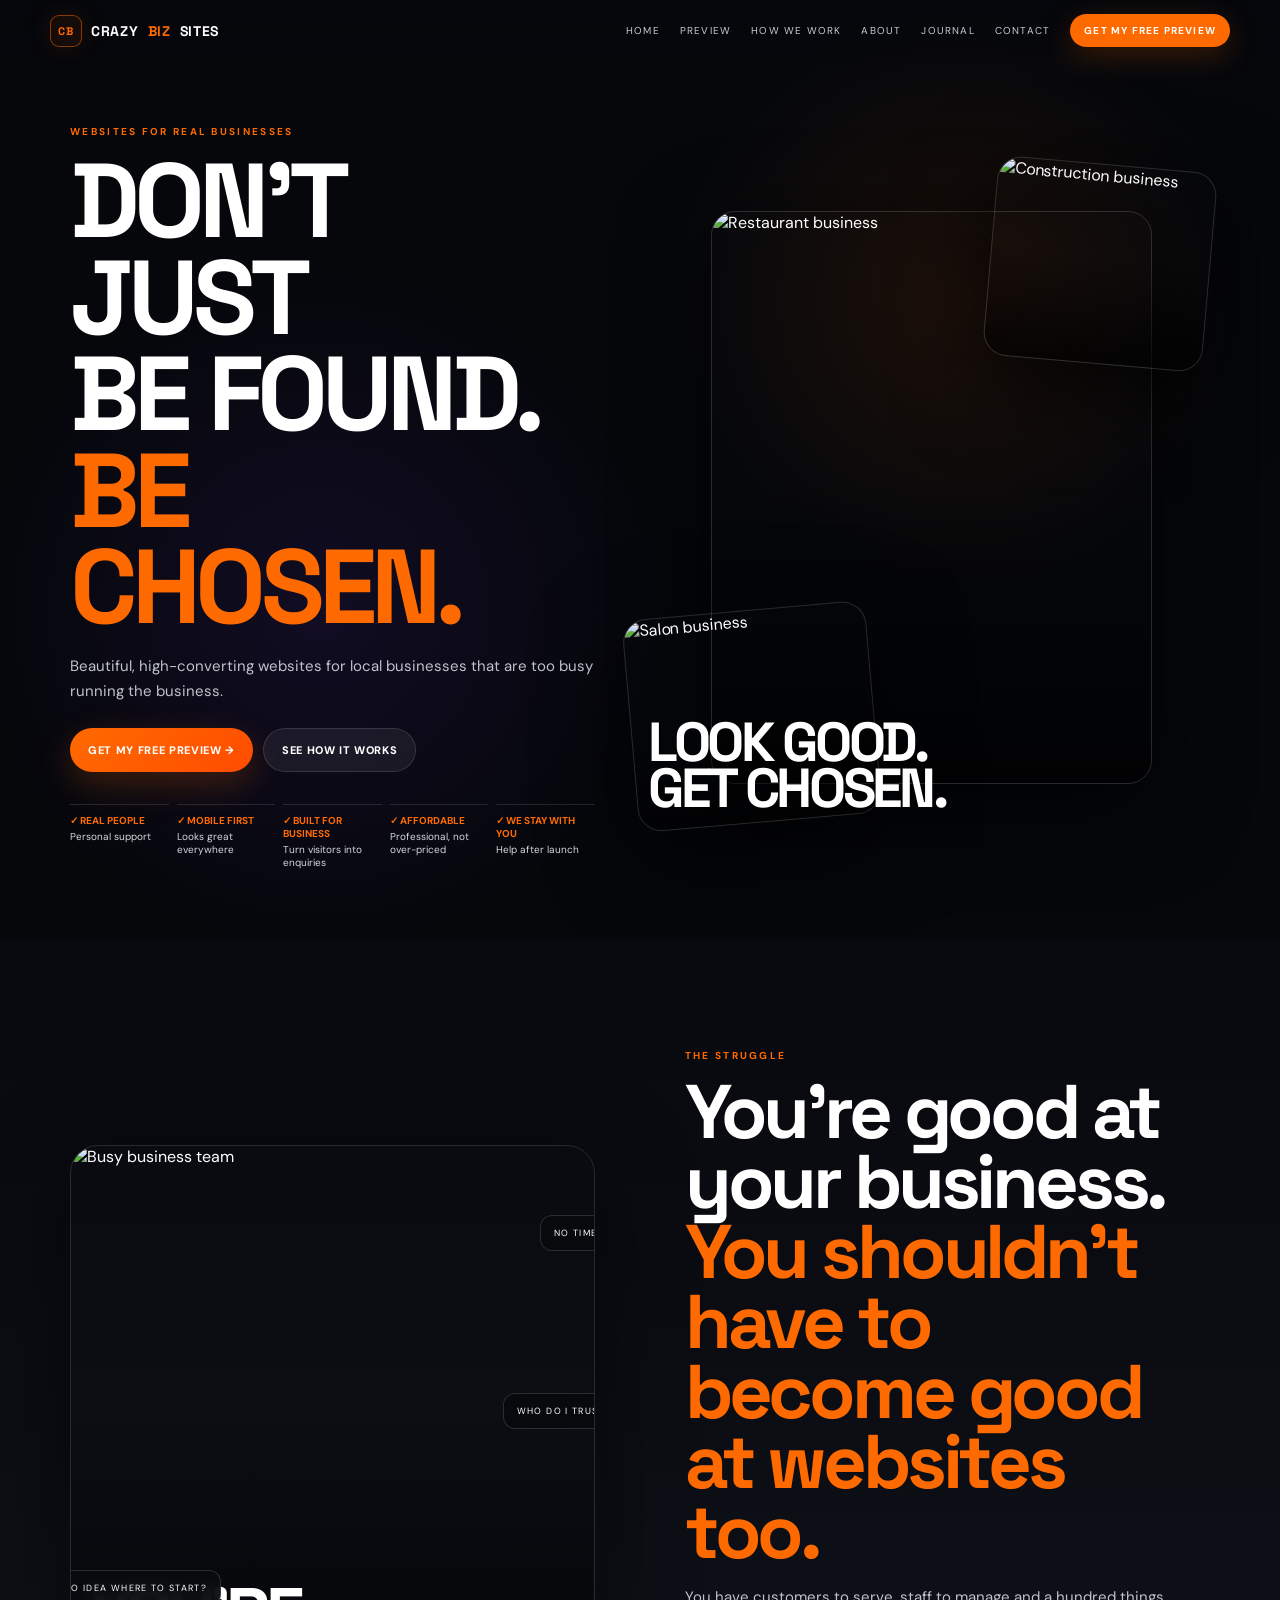
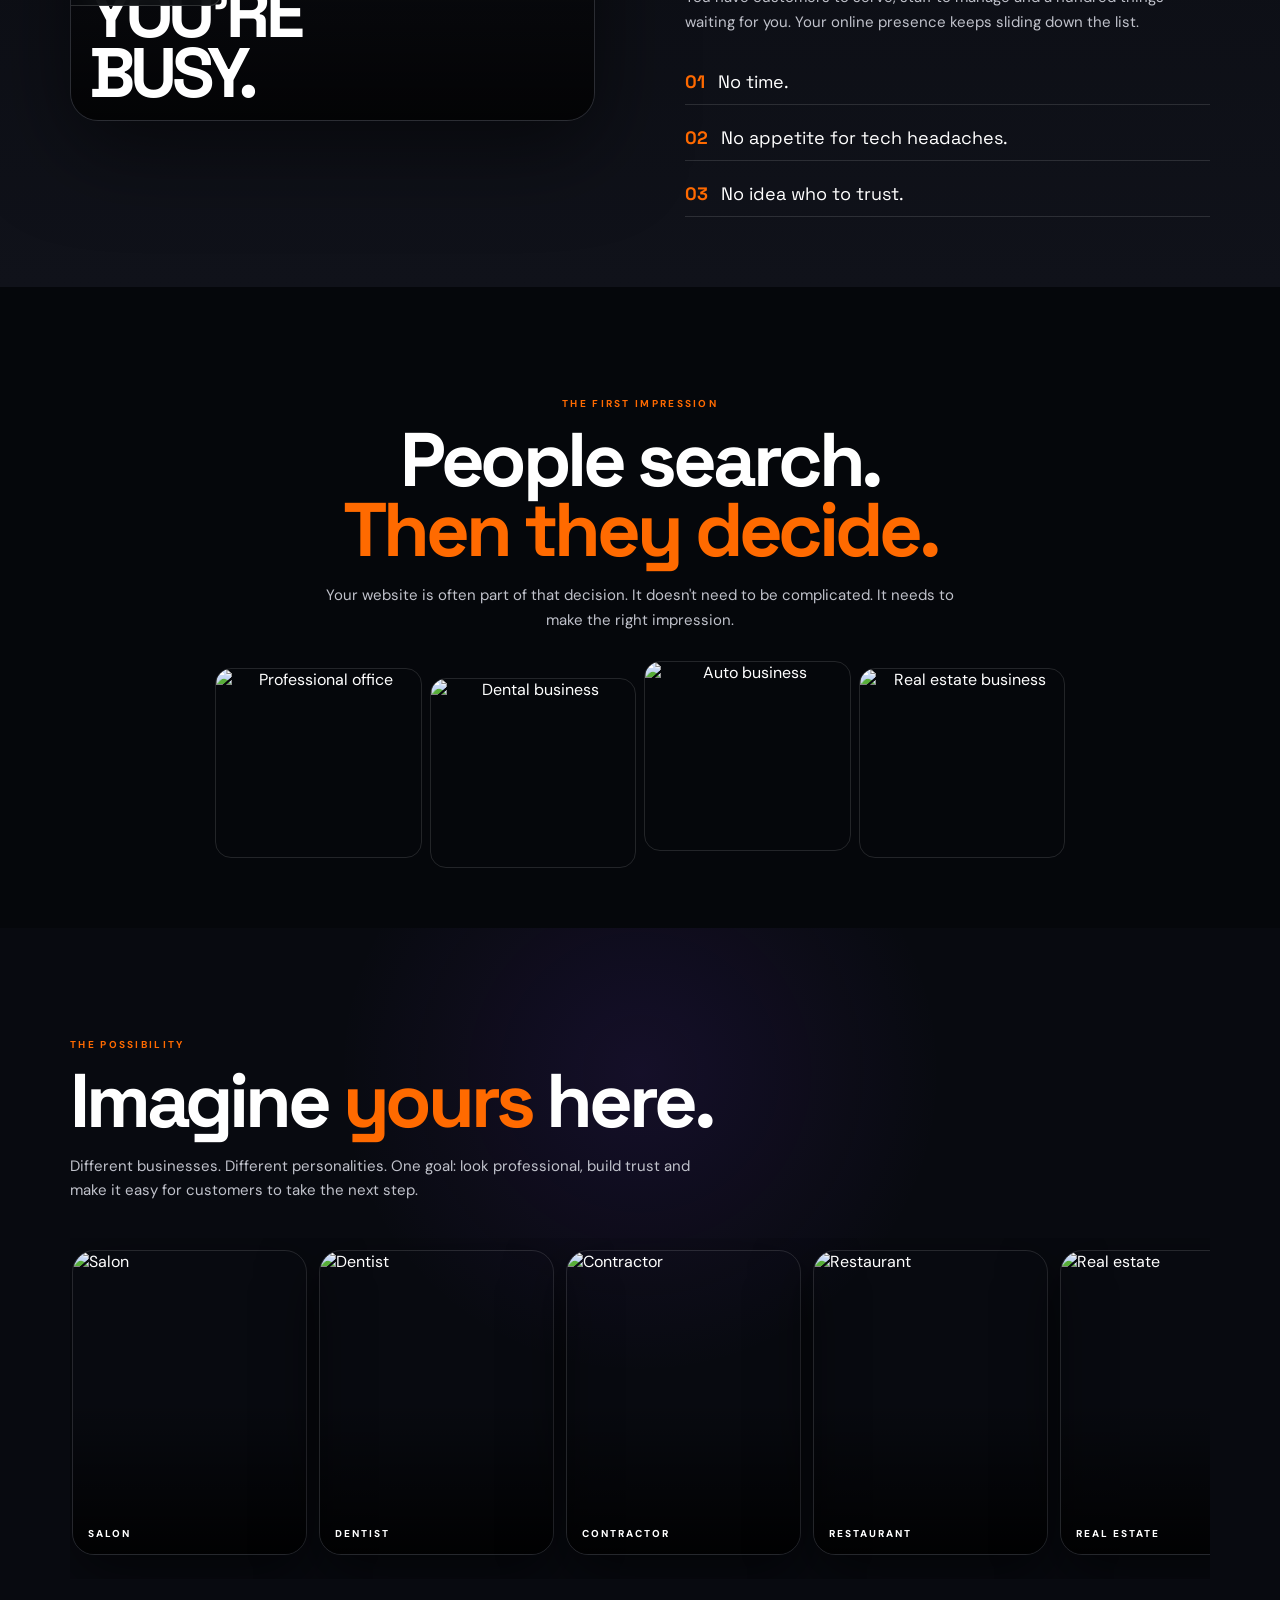
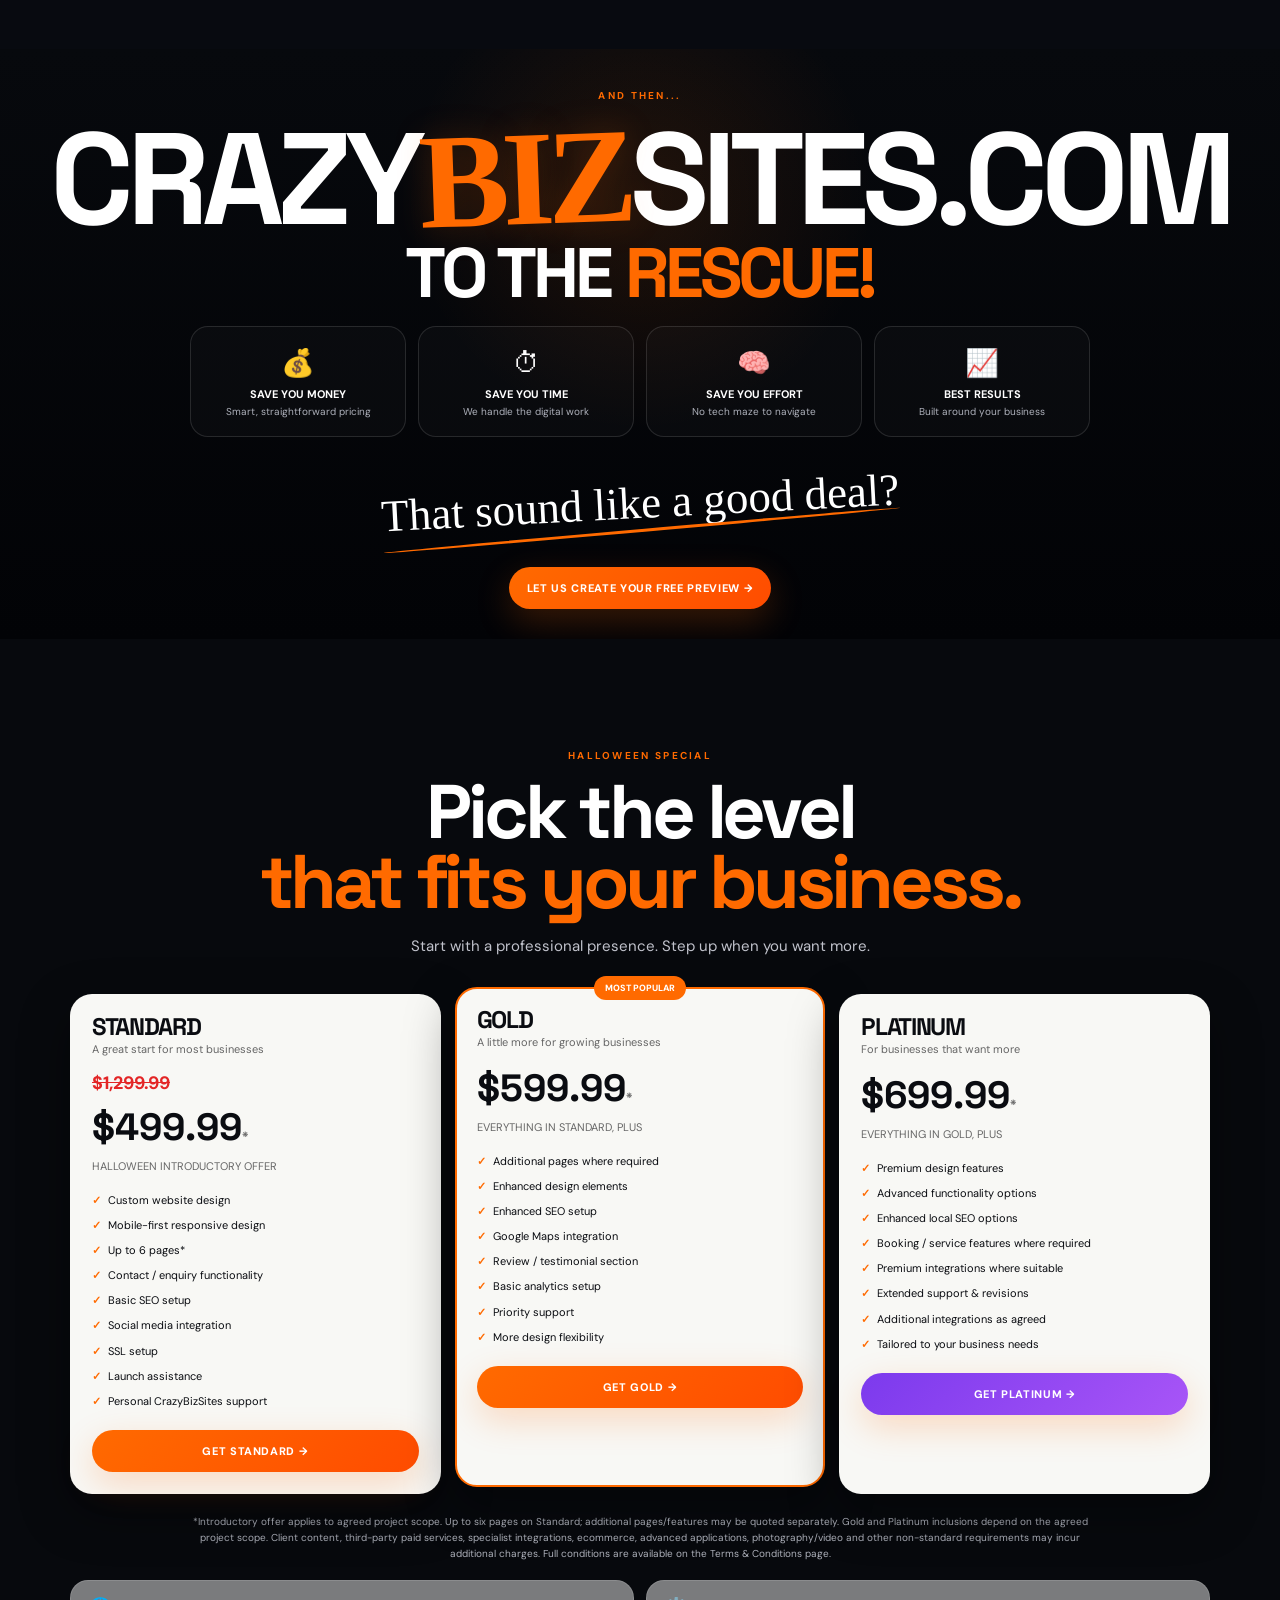
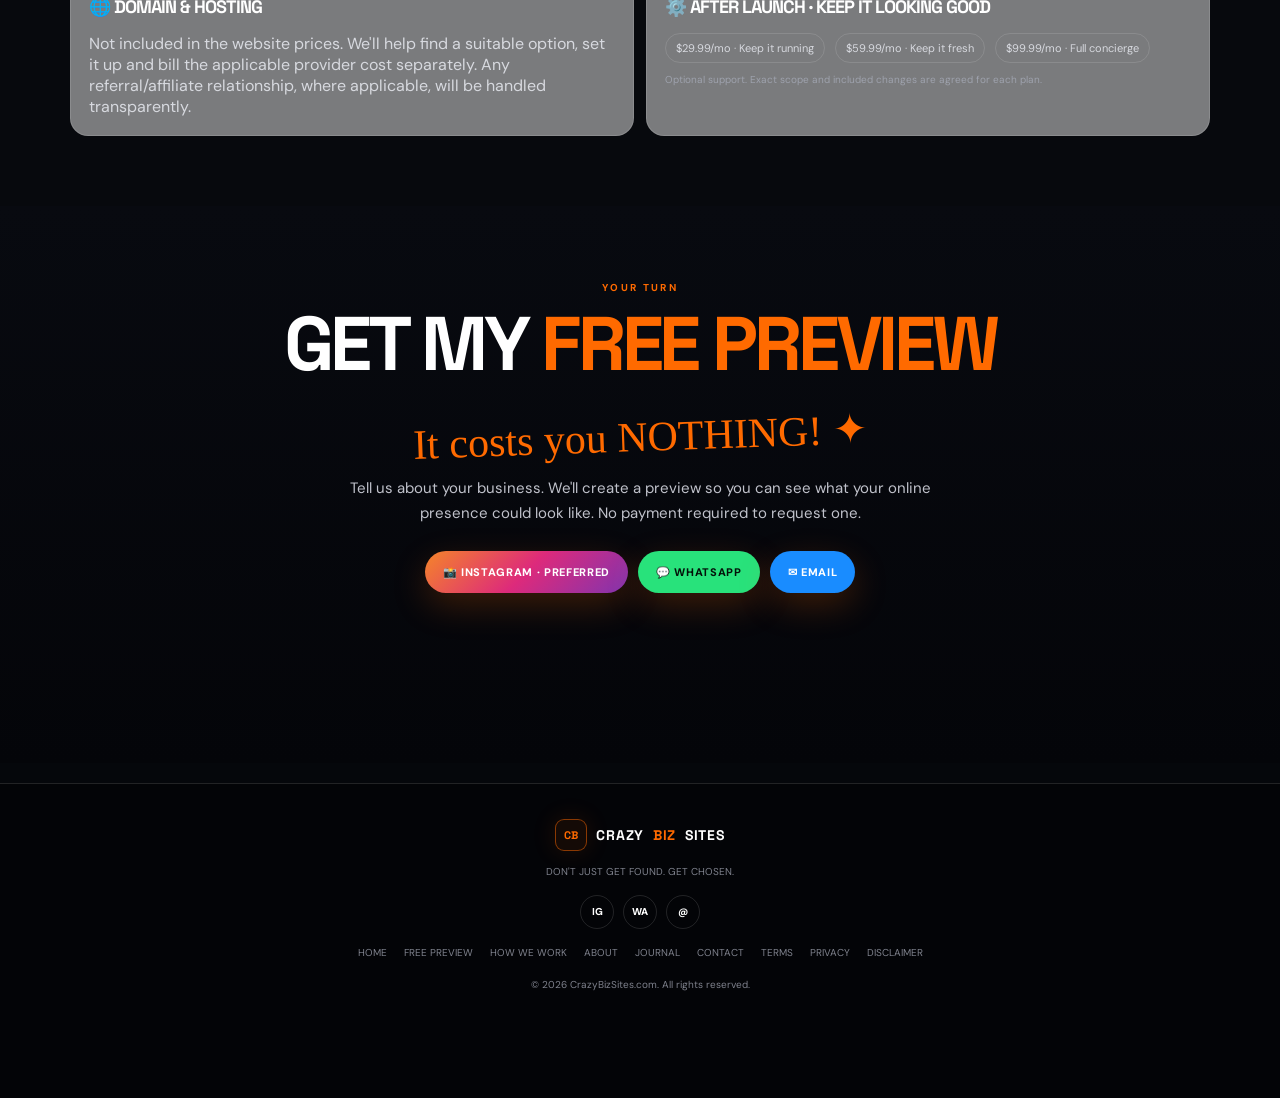
==== commit 745707d7: "Rename crazybizsites-final-index.html to index.html" ====
--- a/index.html
+++ b/index.html
@@ -1,318 +1,411 @@
-<!DOCTYPE html>
+<!doctype html>
 <html lang="en">
 <head>
-  <meta charset="UTF-8" />
-  <meta name="viewport" content="width=device-width, initial-scale=1.0" />
-  <meta name="theme-color" content="#070707" />
-
-  <meta
-    name="description"
-    content="CrazyBizSites 2.0 — a better online experience for local businesses. Discover, trust, choose."
-  />
-
-  <title>CrazyBizSites 2.0 — Don't Just Be Found. Be Chosen.</title>
-
-  <link rel="preconnect" href="https://fonts.googleapis.com">
-  <link rel="preconnect" href="https://fonts.gstatic.com" crossorigin>
-  <link
-    href="https://fonts.googleapis.com/css2?family=DM+Sans:wght@400;500;600;700&family=Space+Grotesk:wght@400;500;600;700&display=swap"
-    rel="stylesheet"
-  >
-
-  <link rel="stylesheet" href="styles.css">
+<meta charset="utf-8">
+<meta name="viewport" content="width=device-width,initial-scale=1,viewport-fit=cover">
+<meta name="theme-color" content="#05070b">
+<meta name="description" content="CrazyBizSites creates beautiful, mobile-first websites for local businesses, with personal support from preview to launch. Don't just get found. Get chosen.">
+<meta property="og:title" content="CrazyBizSites | Don't Just Get Found. Get Chosen.">
+<meta property="og:description" content="Beautiful websites for real businesses. Free preview. Personal attention. Straightforward pricing.">
+<title>CrazyBizSites | Don't Just Get Found. Get Chosen.</title>
+<link rel="preconnect" href="https://fonts.googleapis.com">
+<link rel="preconnect" href="https://fonts.gstatic.com" crossorigin>
+<link href="https://fonts.googleapis.com/css2?family=DM+Sans:wght@400;500;600;700&family=Permanent+Marker&family=Space+Grotesk:wght@500;600;700&display=swap" rel="stylesheet">
+
+<style>
+:root{
+ --bg:#05070b;--panel:#0b0d13;--panel2:#11131a;--white:#fff;
+ --muted:#aaaeb9;--orange:#ff6a00;--orange2:#ff8a18;--purple:#8b5cf6;
+ --blue:#38bdf8;--green:#28e27b;--pink:#ff3ea5;--gold:#ffd45e;
+ --line:rgba(255,255,255,.12);--max:1180px;
+}
+*{box-sizing:border-box}html{scroll-behavior:smooth}
+body{margin:0;background:var(--bg);color:var(--white);font-family:"DM Sans",sans-serif;overflow-x:hidden}
+body:before{content:"";position:fixed;inset:0;pointer-events:none;z-index:50;opacity:.13;background-image:radial-gradient(#fff .5px,transparent .6px);background-size:28px 28px}
+a{color:inherit;text-decoration:none}button,input,textarea,select{font:inherit}
+img{display:block;width:100%;height:100%;object-fit:cover}
+.site{min-height:100vh}
+.nav{position:fixed;z-index:40;top:0;left:0;right:0;background:linear-gradient(#05070bf2,transparent);padding:14px max(16px,calc((100vw - var(--max))/2));display:flex;align-items:center;justify-content:space-between}
+.brand{display:flex;align-items:center;gap:9px;font:700 14px "Space Grotesk";letter-spacing:.05em}
+.brand b{color:var(--orange)}.mark{width:32px;height:32px;border-radius:9px;border:1px solid #ff6a0080;display:grid;place-items:center;color:var(--orange);background:#ff6a0012;font-size:11px;box-shadow:0 0 25px #ff6a0020}
+.navlinks{display:flex;gap:20px;align-items:center;font-size:10px;letter-spacing:.12em;color:#c9cbd2}
+.navlinks a:hover{color:#fff}.navlinks .navbtn{color:#fff;background:var(--orange);padding:10px 14px;border-radius:999px;font-weight:700;box-shadow:0 8px 30px #ff6a0038}
+main{padding-bottom:20px}.page{display:none;min-height:100vh}.page.active{display:block}
+.wrap{width:min(var(--max),100%);margin:auto;padding:110px 20px 70px}
+.kicker{font-size:10px;font-weight:700;letter-spacing:.23em;color:var(--orange);text-transform:uppercase;margin-bottom:15px}
+h1,h2,h3{font-family:"Space Grotesk";margin:0 0 18px;letter-spacing:-.055em;line-height:.92}
+h1{font-size:clamp(48px,10vw,105px)}h2{font-size:clamp(40px,8vw,76px)}h3{font-size:28px}
+h1 em,h2 em{font-style:normal;color:var(--orange)}
+.lead{max-width:650px;color:#c0c2cb;line-height:1.65;font-size:15px}
+.btn{display:inline-flex;align-items:center;justify-content:center;gap:8px;border:0;border-radius:999px;background:linear-gradient(135deg,var(--orange),#ff4c00);color:#fff;font-weight:800;font-size:11px;letter-spacing:.06em;padding:14px 18px;box-shadow:0 12px 35px #ff6a0038}
+.btn.alt{background:#ffffff10;border:1px solid var(--line);box-shadow:none}.btn.green{background:var(--green);color:#04120a}.btn.purple{background:linear-gradient(135deg,#7c3aed,#a855f7)}
+.hero{position:relative;min-height:100svh;overflow:hidden;background:radial-gradient(circle at 75% 32%,#ff6a0018,transparent 25%),radial-gradient(circle at 25% 65%,#7c3aed1b,transparent 30%)}
+.hero .wrap{min-height:100svh;display:grid;grid-template-columns:.95fr 1.05fr;gap:35px;align-items:center;padding-top:125px}
+.hero-copy{position:relative;z-index:3}.hero-actions{display:flex;gap:10px;flex-wrap:wrap;margin-top:25px}
+.hero-media{position:relative;height:min(74vh,680px);min-height:430px}
+.hero-photo{position:absolute;overflow:hidden;border:1px solid #ffffff25;border-radius:24px;box-shadow:0 25px 90px #000b}
+.hero-photo:after{content:"";position:absolute;inset:0;background:linear-gradient(180deg,transparent 45%,#000b)}
+.hp1{inset:7% 10% 7% 14%}.hp2{width:42%;height:32%;left:0;bottom:1%;transform:rotate(-5deg)}.hp3{width:38%;height:30%;right:0;top:0;transform:rotate(5deg)}
+.hero-tag{position:absolute;z-index:4;left:18px;bottom:18px;font:700 clamp(25px,5vw,55px)/.85 "Space Grotesk";letter-spacing:-.06em}
+.fade{animation:fade 12s infinite ease-in-out}.hp2{animation-delay:2s}.hp3{animation-delay:5s}
+@keyframes fade{0%,100%{opacity:.55;transform:scale(1)}50%{opacity:1;transform:scale(1.04)}}
+.trustbar{display:grid;grid-template-columns:repeat(5,1fr);gap:8px;margin-top:32px}
+.trustbar div{font-size:10px;color:#d7d8de;border-top:1px solid var(--line);padding-top:9px}.trustbar b{color:var(--orange);display:block;margin-bottom:3px}
+.story{background:linear-gradient(#07090e,#10121a)}.two{display:grid;grid-template-columns:1fr 1fr;gap:7vw;align-items:center}
+.visual{height:64vh;min-height:430px;border-radius:28px;overflow:hidden;border:1px solid var(--line);position:relative;box-shadow:0 25px 90px #0008}
+.visual:after{content:"";position:absolute;inset:0;background:linear-gradient(transparent 45%,#000c)}
+.visual .stamp{position:absolute;z-index:2;left:18px;bottom:18px;font:700 clamp(35px,7vw,70px)/.85 "Space Grotesk";letter-spacing:-.07em}
+.float{position:absolute;z-index:5;background:#080a0eea;border:1px solid #ffffff24;backdrop-filter:blur(10px);border-radius:12px;padding:11px 13px;font-size:9px;letter-spacing:.15em;animation:float 4s infinite ease-in-out}
+.float.a{top:12%;right:-4%}.float.b{bottom:20%;left:-4%;animation-delay:1s}.float.c{top:43%;right:-6%;animation-delay:2s}
+@keyframes float{50%{transform:translateY(-9px) rotate(1deg)}}
+.pills{display:grid;gap:10px;margin-top:25px}.pills div{border-bottom:1px solid var(--line);padding:11px 0;font-family:"Space Grotesk";font-size:18px}.pills b{color:var(--orange);margin-right:8px}
+.realization{text-align:center;background:#05070b}.realization .lead{margin:auto}.mini{display:grid;grid-template-columns:repeat(4,1fr);gap:8px;height:190px;margin:35px auto 0;max-width:850px}.mini div{overflow:hidden;border-radius:16px;border:1px solid var(--line)}.mini div:nth-child(2){transform:translateY(10px)}.mini div:nth-child(3){transform:translateY(-7px)}
+.showcase{background:radial-gradient(circle at 50% 20%,#7c3aed1d,transparent 35%),#080a10}.track{display:flex;gap:12px;overflow:auto;padding:12px 2px 24px;margin-top:35px;scrollbar-width:none}.track::-webkit-scrollbar{display:none}.card{flex:0 0 235px;height:305px;border-radius:22px;overflow:hidden;position:relative;border:1px solid var(--line);box-shadow:0 20px 60px #0008}.card:after{content:"";position:absolute;inset:0;background:linear-gradient(transparent 50%,#000d)}.card span{position:absolute;z-index:2;bottom:14px;left:15px;font-size:10px;font-weight:800;letter-spacing:.2em}
+.rescue{background:radial-gradient(circle at 50% 25%,#ff6a001c,transparent 30%),linear-gradient(180deg,#07090d,#020306);overflow:hidden}
+.rescue-banner{text-align:center;position:relative;padding:40px 0 30px}.rescue-banner h2{font-size:clamp(55px,13vw,130px);margin:0}.rescue-banner .big{font-family:"Permanent Marker";color:var(--orange);font-size:clamp(55px,13vw,135px);transform:rotate(-2deg);display:inline-block;text-shadow:0 0 35px #ff6a0035}
+.saves{display:grid;grid-template-columns:repeat(4,1fr);gap:12px;margin:20px auto 25px;max-width:900px}.save{padding:18px 10px;text-align:center;border:1px solid var(--line);border-radius:18px;background:#ffffff06}.save .icon{font-size:27px;margin-bottom:7px}.save b{display:block;font-size:11px}.save span{display:block;color:#aeb1bb;font-size:10px;margin-top:4px}
+.deal{font-family:"Permanent Marker";font-size:clamp(22px,5vw,45px);color:#fff;display:inline-block;transform:rotate(-3deg);margin:15px 0 35px}.deal:after{content:"";display:block;height:3px;background:var(--orange);transform:rotate(-2deg);border-radius:50%}
+.pricing{background:#07090d}.pricing-grid{display:grid;grid-template-columns:repeat(3,1fr);gap:14px;margin-top:35px}.plan{background:#f8f8f5;color:#0a0c11;border-radius:22px;padding:20px;position:relative;border:2px solid transparent;box-shadow:0 18px 50px #0006}.plan.pop{border-color:var(--orange);transform:translateY(-7px)}.badge{position:absolute;top:-13px;left:50%;transform:translateX(-50%);background:var(--orange);color:#fff;padding:6px 11px;border-radius:999px;font-size:9px;font-weight:800;white-space:nowrap}.plan h3{font-size:24px;margin-bottom:4px}.plan .sub{font-size:11px;color:#666;margin-bottom:15px}.price{font:700 38px "Space Grotesk";margin:8px 0}.price small{font-size:12px;color:#666}.strike{text-decoration:line-through;color:#e32626;font-weight:700;font-size:18px}.check{font-size:11px;line-height:1.55;padding:4px 0}.check:before{content:"✓";color:#ff6a00;font-weight:900;margin-right:7px}.plan .btn{width:100%;margin-top:16px}
+.conditions{color:#aeb1bb;font-size:10px;line-height:1.6;max-width:900px;margin:20px auto 0;text-align:center}.extras{display:grid;grid-template-columns:1fr 1fr;gap:12px;margin-top:18px}.extra{border:1px solid var(--line);border-radius:18px;padding:18px;background:#fff7;color:#d7d9df}.extra h3{font-size:18px;color:#fff}.support{display:flex;gap:10px;flex-wrap:wrap}.support span{font-size:11px;border:1px solid var(--line);border-radius:999px;padding:7px 10px}
+.cta{text-align:center;background:linear-gradient(180deg,#080a10,#040509);padding-bottom:100px}.cta .wrap{padding-top:75px}.hand{font-family:"Permanent Marker";color:var(--orange);font-size:clamp(22px,5vw,42px);transform:rotate(-2deg);display:inline-block;margin:15px}.contact-buttons{display:flex;justify-content:center;gap:10px;flex-wrap:wrap;margin-top:25px}.contact-buttons .ig{background:linear-gradient(135deg,#f58529,#dd2a7b,#8134af)}.contact-buttons .wa{background:var(--green);color:#04120a}.contact-buttons .mail{background:#198cff}
+.subpage{background:linear-gradient(180deg,#07090e,#05070b);min-height:100vh}.subhero{text-align:center;padding-bottom:35px}.subhero .lead{margin:auto}.steps{display:grid;grid-template-columns:repeat(4,1fr);gap:12px;margin-top:30px}.step{border:1px solid var(--line);border-radius:18px;padding:20px;background:#ffffff05}.step b{color:var(--orange);font-size:11px}.step h3{font-size:21px;margin:12px 0 8px}.step p{font-size:12px;color:#aeb1bb;line-height:1.55}
+.about-grid{display:grid;grid-template-columns:1fr 1fr;gap:30px;align-items:center}.about-photo{height:520px;border-radius:25px;overflow:hidden;border:1px solid var(--line)}.about-copy p{color:#bfc2cb;line-height:1.7;font-size:14px}.quote{border-left:3px solid var(--orange);padding-left:15px;color:#fff;font-family:"Permanent Marker";font-size:23px;margin-top:25px}
+.form{max-width:760px;margin:25px auto 0;background:#ffffff06;border:1px solid var(--line);border-radius:25px;padding:22px}.fields{display:grid;grid-template-columns:1fr 1fr;gap:12px}.field{display:grid;gap:7px}.field.full{grid-column:1/-1}.field label{font-size:10px;letter-spacing:.13em;color:#bbb}.field input,.field textarea,.field select{width:100%;border:1px solid var(--line);background:#05070b;color:#fff;border-radius:12px;padding:13px;outline:none}.field textarea{min-height:110px;resize:vertical}.form-note{font-size:10px;color:#888;line-height:1.5;margin-top:12px}
+.journal-grid{display:grid;grid-template-columns:repeat(3,1fr);gap:12px}.article{border:1px solid var(--line);border-radius:20px;overflow:hidden;background:#ffffff05}.article .artimg{height:190px}.article div:last-child{padding:17px}.article h3{font-size:20px}.article p{font-size:11px;color:#aeb1bb;line-height:1.55}
+.legal{max-width:850px;margin:auto;color:#b9bbc4;font-size:12px;line-height:1.7}.legal h3{color:#fff;font-size:24px;margin-top:30px}.legal strong{color:#fff}
+.footer{border-top:1px solid var(--line);background:#030407;padding:35px 20px 105px;text-align:center;color:#7f828d;font-size:10px;line-height:1.7}.footer .brand{justify-content:center;color:#fff;margin-bottom:12px}.footer-links{display:flex;justify-content:center;gap:17px;flex-wrap:wrap;margin:15px 0}.footer-links a:hover{color:#fff}.social-mini{display:flex;justify-content:center;gap:9px;margin:15px}.social-mini a{width:34px;height:34px;border-radius:50%;display:grid;place-items:center;border:1px solid var(--line);font-weight:800;color:#fff}.bottom{position:fixed;z-index:45;left:10px;right:10px;bottom:10px;padding:7px;background:#05070be8;backdrop-filter:blur(15px);border:1px solid var(--line);border-radius:999px;display:none;gap:7px}.bottom a{flex:1;text-align:center;padding:11px 5px;border-radius:999px;font-size:9px;font-weight:800}.bottom .main{background:var(--orange)}
+.reveal{animation:rise .7s both}@keyframes rise{from{opacity:0;transform:translateY(16px)}to{opacity:1;transform:none}}
+@media(max-width:800px){
+ .navlinks{display:none}.nav{padding:12px 15px}.navbtn{display:block}
+ .hero .wrap{display:block;padding-top:105px}.hero-media{height:48vh;min-height:330px;margin-top:20px}.hp1{inset:7% 12% 8% 12%}.hp2{width:39%;height:34%}.hp3{width:35%;height:29%}
+ .trustbar{grid-template-columns:repeat(2,1fr)}.trustbar div:last-child{grid-column:1/-1}
+ .wrap{padding:85px 17px 55px}.two,.about-grid{grid-template-columns:1fr;gap:27px}.visual{height:58vh;min-height:390px}
+ .mini{height:125px}.mini div{border-radius:10px}.saves{grid-template-columns:repeat(2,1fr)}.pricing-grid{grid-template-columns:1fr}.plan.pop{transform:none}.extras{grid-template-columns:1fr}
+ .steps{grid-template-columns:1fr 1fr}.journal-grid{grid-template-columns:1fr}.fields{grid-template-columns:1fr}.field.full{grid-column:auto}
+ .bottom{display:flex}.footer{padding-bottom:115px}
+}
+@media(prefers-reduced-motion:reduce){*,*:before,*:after{animation:none!important;scroll-behavior:auto!important}}
+</style>
 </head>
 
 <body>
-
-  <!-- =========================================================
-       GLOBAL ATMOSPHERE
-  ========================================================== -->
-
-  <div class="site-noise" aria-hidden="true"></div>
-  <div class="cursor-glow" aria-hidden="true"></div>
-
-  <!-- =========================================================
-       ACT I
-       THE WORLD CHANGED
-  ========================================================== -->
-
-  <header class="hero" id="top">
-
-    <div class="hero-media" aria-hidden="true">
-      <div class="hero-orb hero-orb-a"></div>
-      <div class="hero-orb hero-orb-b"></div>
-      <div class="hero-grid"></div>
-      <div class="hero-scan"></div>
-    </div>
-
-    <nav class="nav">
-      <a class="brand" href="#top" aria-label="CrazyBizSites home">
-        <span class="brand-mark">CB</span>
-        <span>CRAZY<span>BIZ</span>SITES</span>
-      </a>
-
-      <a class="nav-cta" href="#preview">
-        GET MY PREVIEW <span>↗</span>
-      </a>
-    </nav>
-
-    <div class="hero-content">
-
-      <p class="eyebrow reveal">
-        THE LOCAL BUSINESS INTERNET HAS CHANGED.
-      </p>
-
-      <h1 class="hero-title reveal">
-        DON'T JUST<br>
-        <span>BE FOUND.</span><br>
-        <em>BE CHOSEN.</em>
-      </h1>
-
-      <p class="hero-copy reveal">
-        Your customers are already online.
-        The question is whether your business gives them a reason to choose you.
-      </p>
-
-      <div class="hero-actions reveal">
-
-        <a class="button button-primary" href="#story">
-          <span>ENTER THE STORY</span>
-          <b>→</b>
-        </a>
-
-        <a class="text-link" href="#showcase">
-          SEE WHAT'S POSSIBLE ↓
-        </a>
-
-      </div>
-
-    </div>
-
-    <div class="hero-bottom">
-      <span>SCROLL TO ENTER</span>
-      <span class="scroll-line"></span>
-      <span>01 / 09</span>
-    </div>
-
-  </header>
-
-
-  <main>
-
-    <!-- =======================================================
-         ACT I — THE WORLD CHANGED
-    ======================================================== -->
-
-    <section class="statement section-dark" id="story">
-
-      <div class="section-number">01</div>
-
-      <div class="statement-wrap">
-
-        <p class="kicker">
-          THE WORLD CHANGED
-        </p>
-
-        <h2>
-          Your storefront<br>
-          isn't the whole<br>
-          <span>story anymore.</span>
-        </h2>
-
-        <p class="statement-large">
-          Your customers don't only walk past you.
-          <strong>They search for you.</strong>
-        </p>
-
-      </div>
-
-    </section>
-
-
-    <!-- =======================================================
-         DISCOVERY
-    ======================================================== -->
-
-    <section class="transformation section-light">
-
-      <div class="section-number">02</div>
-
-      <div class="transformation-copy">
-
-        <p class="kicker">
-          THE NEW CUSTOMER JOURNEY
-        </p>
-
-        <h2>
-          They see you.<br>
-          They search you.<br>
-          Then they decide.
-        </h2>
-
-        <p>
-          A customer can discover your business from a search,
-          a social post, a recommendation, a map, a message,
-          a review or a shared link.
-        </p>
-
-        <p>
-          And in the space between discovery and decision,
-          your digital presence becomes part of the experience.
-        </p>
-
-      </div>
-
-      <div class="fake-browser" aria-label="Illustrative digital customer journey">
-
-        <div class="browser-bar">
-          <i></i>
-          <i></i>
-          <i></i>
-          <span>yourbusiness.com</span>
+<div class="site">
+
+<header class="nav">
+  <a class="brand" href="#home"><span class="mark">CB</span>CRAZY<span style="color:var(--orange)">BIZ</span>SITES</a>
+  <nav class="navlinks">
+    <a href="#home">HOME</a><a href="#preview">PREVIEW</a><a href="#how">HOW WE WORK</a><a href="#about">ABOUT</a><a href="#journal">JOURNAL</a><a href="#contact">CONTACT</a>
+    <a class="navbtn" href="#preview">GET MY FREE PREVIEW</a>
+  </nav>
+</header>
+
+<main>
+
+<section class="page active" id="home">
+  <section class="hero">
+    <div class="wrap">
+      <div class="hero-copy reveal">
+        <div class="kicker">WEBSITES FOR REAL BUSINESSES</div>
+        <h1>DON'T JUST<br>BE FOUND.<br><em>BE CHOSEN.</em></h1>
+        <p class="lead">Beautiful, high-converting websites for local businesses that are too busy running the business.</p>
+        <div class="hero-actions">
+          <a class="btn" href="#preview">GET MY FREE PREVIEW →</a>
+          <a class="btn alt" href="#how">SEE HOW IT WORKS</a>
         </div>
-
-        <div class="browser-stage">
-
-          <div class="stage-tag">
-            CUSTOMER JOURNEY
-          </div>
-
-          <div class="stage-title">
-            SEE.<br>
-            SEARCH.<br>
-            <b>CHOOSE.</b>
-          </div>
-
-          <div class="stage-card">
-
-            <span>
-              FIRST IMPRESSION
-            </span>
-
-            <strong>
-              YOUR BUSINESS
-              DESERVES A
-              BETTER DIGITAL
-              EXPERIENCE.
-            </strong>
-
-          </div>
-
+        <div class="trustbar">
+          <div><b>✓ REAL PEOPLE</b>Personal support</div>
+          <div><b>✓ MOBILE FIRST</b>Looks great everywhere</div>
+          <div><b>✓ BUILT FOR BUSINESS</b>Turn visitors into enquiries</div>
+          <div><b>✓ AFFORDABLE</b>Professional, not over-priced</div>
+          <div><b>✓ WE STAY WITH YOU</b>Help after launch</div>
         </div>
-
-      </div>
-
-    </section>
-
-
-    <!-- =======================================================
-         THE GAP
-    ======================================================== -->
-
-    <section class="statement section-dark">
-
-      <div class="section-number">03</div>
-
-      <div class="statement-wrap">
-
-        <p class="kicker">
-          THE GAP
-        </p>
-
-        <h2>
-          Being good<br>
-          at what you do<br>
-          isn't always enough.
-        </h2>
-
-        <p class="statement-large">
-          If people can't quickly understand
-          <strong>who you are, what you offer and why they should care,</strong>
-          the opportunity can disappear before the conversation even begins.
-        </p>
-
-      </div>
-
-    </section>
-
-
-    <!-- =======================================================
-         ACT II
-         BEFORE / AFTER
-    ======================================================== -->
-
-    <section class="transformation section-light">
-
-      <div class="section-number">04</div>
-
-      <div class="transformation-copy">
-
-        <p class="kicker">
-          THE BEFORE
-        </p>
-
-        <h2>
-          Another slow afternoon.
-        </h2>
-
-        <p>
-          The chairs are there.
-          The team is there.
-          The product is there.
-          The expertise is there.
-        </p>
-
-        <p>
-          But the person looking for exactly what you offer
-          may never make it through the door.
-        </p>
-
-      </div>
-
-      <div class="fake-browser" aria-label="Illustrative business before state">
-
-        <div class="browser-bar">
-          <i></i>
-          <i></i>
-          <i></i>
-          <span>searching...</span>
+      </div>
+      <div class="hero-media" aria-label="Business website examples">
+        <div class="hero-photo hp1 fade"><img src="https://images.unsplash.com/photo-1517248135467-4c7edcad34c4?auto=format&fit=crop&w=1200&q=85" alt="Restaurant business"></div>
+        <div class="hero-photo hp2 fade"><img src="https://images.unsplash.com/photo-1560066984-138dadb4c035?auto=format&fit=crop&w=800&q=85" alt="Salon business"></div>
+        <div class="hero-photo hp3 fade"><img src="https://images.unsplash.com/photo-1504307651254-35680f356dfd?auto=format&fit=crop&w=800&q=85" alt="Construction business"></div>
+        <div class="hero-tag">LOOK GOOD.<br>GET CHOSEN.</div>
+      </div>
+    </div>
+  </section>
+
+  <section class="story">
+    <div class="wrap two">
+      <div class="visual">
+        <img src="https://images.unsplash.com/photo-1556761175-b413da4baf72?auto=format&fit=crop&w=1200&q=85" alt="Busy business team">
+        <div class="stamp">YOU'RE<br>BUSY.</div>
+        <div class="float a">NO TIME!</div><div class="float b">NO IDEA WHERE TO START?</div><div class="float c">WHO DO I TRUST?</div>
+      </div>
+      <div>
+        <div class="kicker">THE STRUGGLE</div>
+        <h2>You're good at your business.<br><em>You shouldn't have to become good at websites too.</em></h2>
+        <p class="lead">You have customers to serve, staff to manage and a hundred things waiting for you. Your online presence keeps sliding down the list.</p>
+        <div class="pills">
+          <div><b>01</b> No time.</div><div><b>02</b> No appetite for tech headaches.</div><div><b>03</b> No idea who to trust.</div>
         </div>
-
-        <div class="browser-stage">
-
-          <div class="stage-tag">
-            MOMENT #01
-          </div>
-
-          <div class="stage-title">
-            WHERE<br>
-            DO I<br>
-            <b>GO?</b>
-          </div>
-
-          <div class="stage-card">
-
-            <span>
-              THE CUSTOMER
-            </span>
-
-            <strong>
-              SEARCHING.
-              COMPARING.
-              SCROLLING.
-            </strong>
-
-          </div>
-
-        </div>
-
-      </div>
-
-    </section>
-
-
-    <!-- =======================================================
-         AFTER
-    ======================================================== -->
-
-    <section class="statement section-dark">
+      </div>
+    </div>
+  </section>
+
+  <section class="realization">
+    <div class="wrap">
+      <div class="kicker">THE FIRST IMPRESSION</div>
+      <h2>People search.<br><em>Then they decide.</em></h2>
+      <p class="lead">Your website is often part of that decision. It doesn't need to be complicated. It needs to make the right impression.</p>
+      <div class="mini">
+        <div><img src="https://images.unsplash.com/photo-1497366754035-f200968a6e72?auto=format&fit=crop&w=600&q=80" alt="Professional office"></div>
+        <div><img src="https://images.unsplash.com/photo-1579684385127-1ef15d508118?auto=format&fit=crop&w=600&q=80" alt="Dental business"></div>
+        <div><img src="https://images.unsplash.com/photo-1503376780353-7e6692767b70?auto=format&fit=crop&w=600&q=80" alt="Auto business"></div>
+        <div><img src="https://images.unsplash.com/photo-1560518883-ce09059eeffa?auto=format&fit=crop&w=600&q=80" alt="Real estate business"></div>
+      </div>
+    </div>
+  </section>
+
+  <section class="showcase">
+    <div class="wrap">
+      <div class="kicker">THE POSSIBILITY</div>
+      <h2>Imagine <em>yours</em> here.</h2>
+      <p class="lead">Different businesses. Different personalities. One goal: look professional, build trust and make it easy for customers to take the next step.</p>
+      <div class="track">
+        <article class="card"><img src="https://images.unsplash.com/photo-1560066984-138dadb4c035?auto=format&fit=crop&w=900&q=85" alt="Salon"><span>SALON</span></article>
+        <article class="card"><img src="https://images.unsplash.com/photo-1579684385127-1ef15d508118?auto=format&fit=crop&w=900&q=85" alt="Dentist"><span>DENTIST</span></article>
+        <article class="card"><img src="https://images.unsplash.com/photo-1504307651254-35680f356dfd?auto=format&fit=crop&w=900&q=85" alt="Contractor"><span>CONTRACTOR</span></article>
+        <article class="card"><img src="https://images.unsplash.com/photo-1517248135467-4c7edcad34c4?auto=format&fit=crop&w=900&q=85" alt="Restaurant"><span>RESTAURANT</span></article>
+        <article class="card"><img src="https://images.unsplash.com/photo-1560518883-ce09059eeffa?auto=format&fit=crop&w=900&q=85" alt="Real estate"><span>REAL ESTATE</span></article>
+        <article class="card"><img src="https://images.unsplash.com/photo-1497366811353-6870744d04b2?auto=format&fit=crop&w=900&q=85" alt="Professional business"><span>PROFESSIONAL</span></article>
+      </div>
+    </div>
+  </section>
+
+  <section class="rescue">
+    <div class="wrap rescue-banner">
+      <div class="kicker">AND THEN...</div>
+      <h2>CRAZY<span class="big">BIZ</span>SITES.COM</h2>
+      <h2 style="font-size:clamp(32px,7vw,70px)">TO THE <em>RESCUE!</em></h2>
+      <div class="saves">
+        <div class="save"><div class="icon">💰</div><b>SAVE YOU MONEY</b><span>Smart, straightforward pricing</span></div>
+        <div class="save"><div class="icon">⏱</div><b>SAVE YOU TIME</b><span>We handle the digital work</span></div>
+        <div class="save"><div class="icon">🧠</div><b>SAVE YOU EFFORT</b><span>No tech maze to navigate</span></div>
+        <div class="save"><div class="icon">📈</div><b>BEST RESULTS</b><span>Built around your business</span></div>
+      </div>
+      <div class="deal">That sound like a good deal?</div>
+      <br><a class="btn" href="#preview">LET US CREATE YOUR FREE PREVIEW →</a>
+    </div>
+  </section>
+
+  <section class="pricing">
+    <div class="wrap">
+      <div style="text-align:center">
+        <div class="kicker">HALLOWEEN SPECIAL</div>
+        <h2>Pick the level<br><em>that fits your business.</em></h2>
+        <p class="lead" style="margin:auto">Start with a professional presence. Step up when you want more.</p>
+      </div>
+      <div class="pricing-grid">
+        <article class="plan">
+          <h3>STANDARD</h3><div class="sub">A great start for most businesses</div>
+          <div class="strike">$1,299.99</div><div class="price">$499.99<small>*</small></div>
+          <div class="sub">HALLOWEEN INTRODUCTORY OFFER</div>
+          <div class="check">Custom website design</div><div class="check">Mobile-first responsive design</div><div class="check">Up to 6 pages*</div><div class="check">Contact / enquiry functionality</div><div class="check">Basic SEO setup</div><div class="check">Social media integration</div><div class="check">SSL setup</div><div class="check">Launch assistance</div><div class="check">Personal CrazyBizSites support</div>
+          <a class="btn" href="#preview">GET STANDARD →</a>
+        </article>
+        <article class="plan pop">
+          <div class="badge">MOST POPULAR</div>
+          <h3>GOLD</h3><div class="sub">A little more for growing businesses</div>
+          <div class="price">$599.99<small>*</small></div>
+          <div class="sub">EVERYTHING IN STANDARD, PLUS</div>
+          <div class="check">Additional pages where required</div><div class="check">Enhanced design elements</div><div class="check">Enhanced SEO setup</div><div class="check">Google Maps integration</div><div class="check">Review / testimonial section</div><div class="check">Basic analytics setup</div><div class="check">Priority support</div><div class="check">More design flexibility</div>
+          <a class="btn" href="#preview">GET GOLD →</a>
+        </article>
+        <article class="plan">
+          <h3>PLATINUM</h3><div class="sub">For businesses that want more</div>
+          <div class="price">$699.99<small>*</small></div>
+          <div class="sub">EVERYTHING IN GOLD, PLUS</div>
+          <div class="check">Premium design features</div><div class="check">Advanced functionality options</div><div class="check">Enhanced local SEO options</div><div class="check">Booking / service features where required</div><div class="check">Premium integrations where suitable</div><div class="check">Extended support & revisions</div><div class="check">Additional integrations as agreed</div><div class="check">Tailored to your business needs</div>
+          <a class="btn purple" href="#preview">GET PLATINUM →</a>
+        </article>
+      </div>
+      <div class="conditions">
+        *Introductory offer applies to agreed project scope. Up to six pages on Standard; additional pages/features may be quoted separately. Gold and Platinum inclusions depend on the agreed project scope. Client content, third-party paid services, specialist integrations, ecommerce, advanced applications, photography/video and other non-standard requirements may incur additional charges. Full conditions are available on the Terms & Conditions page.
+      </div>
+      <div class="extras">
+        <div class="extra"><h3>🌐 DOMAIN & HOSTING</h3>Not included in the website prices. We'll help find a suitable option, set it up and bill the applicable provider cost separately. Any referral/affiliate relationship, where applicable, will be handled transparently.</div>
+        <div class="extra"><h3>⚙️ AFTER LAUNCH · KEEP IT LOOKING GOOD</h3><div class="support"><span>$29.99/mo · Keep it running</span><span>$59.99/mo · Keep it fresh</span><span>$99.99/mo · Full concierge</span></div><p style="font-size:10px;color:#9ea2ad">Optional support. Exact scope and included changes are agreed for each plan.</p></div>
+      </div>
+    </div>
+  </section>
+
+  <section class="cta">
+    <div class="wrap">
+      <div class="kicker">YOUR TURN</div>
+      <h2>GET MY <em>FREE PREVIEW</em></h2>
+      <div class="hand">It costs you NOTHING! ✦</div>
+      <p class="lead" style="margin:auto">Tell us about your business. We'll create a preview so you can see what your online presence could look like. No payment required to request one.</p>
+      <div class="contact-buttons">
+        <a class="btn ig" href="https://instagram.com/crazybizsites" target="_blank" rel="noopener">📸 INSTAGRAM · PREFERRED</a>
+        <a class="btn wa" href="https://wa.me/918828062433?text=Hi%20CrazyBizSites!%20I'd%20like%20a%20free%20preview%20for%20my%20business.%20My%20business%20name%20is%20_____%20and%20I%20run%20a%20_____.">💬 WHATSAPP</a>
+        <a class="btn mail" href="mailto:crazybizsites123@gmail.com?subject=Free%20Website%20Preview">✉ EMAIL</a>
+      </div>
+    </div>
+  </section>
+</section>
+
+<section class="page subpage" id="preview">
+  <div class="wrap subhero">
+    <div class="kicker">YOUR PREVIEW CONCIERGE</div>
+    <h1>LET'S CREATE<br><em>YOUR PREVIEW.</em></h1>
+    <p class="lead">You don't have to build anything. Tell us a little about your business, and we'll take it from there.</p>
+    <form class="form" onsubmit="sendPreview(event)">
+      <div class="fields">
+        <div class="field"><label>BUSINESS NAME</label><input id="biz" required placeholder="Your business name"></div>
+        <div class="field"><label>WHAT DO YOU DO?</label><input id="type" required placeholder="Salon, dentist, contractor..."></div>
+        <div class="field"><label>CITY / AREA</label><input id="city" placeholder="City or service area"></div>
+        <div class="field"><label>PREVIEW STYLE</label><select id="style"><option>Surprise me</option><option>Modern</option><option>Luxury</option><option>Bold</option><option>Elegant</option><option>Friendly</option></select></div>
+        <div class="field full"><label>ANYTHING WE SHOULD KNOW?</label><textarea id="notes" placeholder="What makes your business special? Website/social link? Anything you'd like us to include?"></textarea></div>
+      </div>
+      <button class="btn" type="submit">SEND MY PREVIEW REQUEST →</button>
+      <div class="form-note">Your request opens WhatsApp with the details filled in. No payment is taken here. We may contact you to clarify the preview before creating it.</div>
+    </form>
+  </div>
+</section>
+
+<section class="page subpage" id="how">
+  <div class="wrap">
+    <div class="subhero"><div class="kicker">HOW WE WORK</div><h1>SIMPLE.<br><em>PERSONAL.</em><br>DONE.</h1><p class="lead">You run the business. We take care of the internet.</p></div>
+    <div class="steps">
+      <div class="step"><b>01 · TELL US</b><h3>Tell us what you do.</h3><p>Send the basics. Business name, service, location, style and anything that matters.</p></div>
+      <div class="step"><b>02 · PREVIEW</b><h3>We show you.</h3><p>We create a personalized direction so you can see the potential before committing to the build.</p></div>
+      <div class="step"><b>03 · APPROVE</b><h3>You decide.</h3><p>Choose the package and agree the scope. No mystery work and no surprise additions.</p></div>
+      <div class="step"><b>04 · LAUNCH</b><h3>We take it home.</h3><p>We build, refine, connect the essentials and help get your site ready to launch.</p></div>
+    </div>
+    <div class="two" style="margin-top:35px"><div><div class="kicker">AFTER LAUNCH</div><h2>WE DON'T<br><em>DISAPPEAR.</em></h2></div><div><p class="lead">Need a change later? Want something updated? Choose optional ongoing support, or simply contact us for a new requirement. Larger work is quoted before it is done.</p><a class="btn" href="#contact">TALK TO US →</a></div></div>
+  </div>
+</section>
+
+<section class="page subpage" id="about">
+  <div class="wrap">
+    <div class="about-grid">
+      <div class="about-photo"><img src="team.jpg" alt="CrazyBizSites family team" onerror="this.style.display='none'"></div>
+      <div class="about-copy">
+        <div class="kicker">ABOUT CRAZYBIZSITES</div>
+        <h1>FAMILY OWNED.<br><em>FAMILY RUN.</em></h1>
+        <p>We're building CrazyBizSites around a simple idea: small and local businesses deserve access to a professional online presence without the usual agency drama, confusing tech language or oversized process.</p>
+        <p>We listen first. We show you what is possible. Then we handle the digital side while you get on with running your business.</p>
+        <div class="quote">“We treat your business like it's ours.”</div>
+        <p style="margin-top:22px">Don't worry. We'll take care of it.</p>
+      </div>
+    </div>
+  </div>
+</section>
+
+<section class="page subpage" id="journal">
+  <div class="wrap">
+    <div class="subhero"><div class="kicker">CRAZYBIZ JOURNAL</div><h1>THE STUFF<br><em>BUSINESS OWNERS</em><br>SHOULD KNOW.</h1><p class="lead">Practical ideas about websites, local search, trust, online presence and growing a business without making the digital side your second full-time job.</p></div>
+    <div class="journal-grid">
+      <article class="article"><div class="artimg"><img src="https://images.unsplash.com/photo-1556761175-b413da4baf72?auto=format&fit=crop&w=900&q=80" alt=""></div><div><h3>Do I Really Need a Website?</h3><p>When social media and maps are not enough, and what a simple website can actually do for a local business.</p></div></article>
+      <article class="article"><div class="artimg"><img src="https://images.unsplash.com/photo-1497366811353-6870744d04b2?auto=format&fit=crop&w=900&q=80" alt=""></div><div><h3>What Makes a Business Look Trustworthy Online?</h3><p>The small details customers notice before they ever call, message or visit.</p></div></article>
+      <article class="article"><div class="artimg"><img src="https://images.unsplash.com/photo-1556742049-0cfed4f6a45d?auto=format&fit=crop&w=900&q=80" alt=""></div><div><h3>Website vs Instagram: Do You Need Both?</h3><p>What each one does, where they overlap and why they work better together.</p></div></article>
+    </div>
+    <p class="conditions" style="margin-top:25px">New articles and deeper guides will be added as the Journal grows.</p>
+  </div>
+</section>
+
+<section class="page subpage" id="contact">
+  <div class="wrap">
+    <div class="subhero"><div class="kicker">LET'S TALK</div><h1>YOUR BUSINESS.<br><em>OUR ATTENTION.</em></h1><p class="lead">Want a free preview? Instagram is our preferred first step. WhatsApp and email are always open too.</p></div>
+    <div class="contact-buttons">
+      <a class="btn ig" href="https://instagram.com/crazybizsites" target="_blank" rel="noopener">📸 INSTAGRAM · PREFERRED</a>
+      <a class="btn wa" href="https://wa.me/918828062433?text=Hi%20CrazyBizSites!%20I'd%20like%20a%20free%20preview%20for%20my%20business.%20My%20business%20name%20is%20_____%20and%20I%20run%20a%20_____.">💬 WHATSAPP · +91 88280 62433</a>
+      <a class="btn mail" href="mailto:crazybizsites123@gmail.com?subject=CrazyBizSites%20Enquiry">✉ crazybizsites123@gmail.com</a>
+    </div>
+    <div style="max-width:760px;margin:50px auto 0;text-align:center"><div class="kicker">FIRST STEP</div><h2>GET YOUR FREE<br><em>PREVIEW.</em></h2><p class="lead" style="margin:auto">No payment. No complicated form. No obligation. Just show us your business and let us show you an idea.</p><a class="btn" style="margin-top:20px" href="#preview">START THE PREVIEW REQUEST →</a></div>
+  </div>
+</section>
+
+<section class="page subpage" id="terms">
+  <div class="wrap legal">
+    <div class="kicker">LEGAL</div><h1>TERMS &<br><em>CONDITIONS.</em></h1>
+    <p><strong>Last updated: 2026</strong></p>
+    <h3>1. Scope</h3><p>CrazyBizSites provides website design, development and related digital services according to the project scope agreed with the client. The final scope, package, price, timeline, revisions and deliverables should be confirmed before paid work begins.</p>
+    <h3>2. Pricing and promotional offers</h3><p>Promotional prices apply only to the stated offer and agreed scope. The Halloween introductory Standard offer is $499.99 for an agreed business website project of up to six pages. Additional pages, advanced functionality, ecommerce, custom applications, specialist integrations, extensive copywriting, professional media, third-party services and other non-standard requirements may cost extra.</p>
+    <h3>3. Content and approvals</h3><p>The client is responsible for supplying accurate business information and for having the right to use any text, images, logos, trademarks or other material supplied to CrazyBizSites. The client should review and approve material before publication. CrazyBizSites is not responsible for errors in information supplied or approved by the client.</p>
+    <h3>4. Revisions</h3><p>Reasonable revisions within the agreed scope may be included in the selected package. Substantial changes, repeated changes after approval, or work outside the agreed scope may be quoted separately.</p>
+    <h3>5. Domain and hosting</h3><p>Domain registration and hosting are separate third-party services unless expressly included in a written project agreement. CrazyBizSites may help identify and set up suitable services. Applicable provider charges are payable by the client. Where CrazyBizSites receives a referral or affiliate commission, the relationship will be handled in accordance with applicable disclosure requirements.</p>
+    <h3>6. Third-party services</h3><p>External platforms, software, plugins, payment providers, maps, booking tools, email services and other third-party products are subject to their own terms, availability and pricing.</p>
+    <h3>7. Payment and launch</h3><p>Payment terms are confirmed before work begins. Launch timing depends on timely receipt of required content, approvals, payments and third-party services. Ownership, access and handover arrangements will follow the project agreement.</p>
+    <h3>8. Ongoing support</h3><p>Optional monthly support plans provide only the services and level of assistance stated for the selected plan. Larger projects or work outside the included scope may be quoted separately.</p>
+    <h3>9. Limitation</h3><p>CrazyBizSites aims to provide a professional service but does not guarantee specific search rankings, sales, enquiries, revenue or business outcomes. Digital performance depends on many factors outside our control.</p>
+    <h3>10. Changes</h3><p>These terms may be updated as the business and services evolve. The terms applicable to a project will be the terms agreed at the relevant time.</p>
+  </div>
+</section>
+
+<section class="page subpage" id="privacy">
+  <div class="wrap legal">
+    <div class="kicker">LEGAL</div><h1>PRIVACY<br><em>POLICY.</em></h1>
+    <p><strong>Last updated: 2026</strong></p>
+    <h3>Information we receive</h3><p>When you contact CrazyBizSites, we may receive your name, business name, contact details, location, website or social links, project information and messages.</p>
+    <h3>How we use it</h3><p>We use information to respond to enquiries, prepare previews, communicate about projects, provide services, process agreed transactions and provide support.</p>
+    <h3>Sharing</h3><p>We may use third-party services such as WhatsApp, Instagram, email providers, hosting companies, domain registrars, payment processors, analytics services and other tools needed to provide the requested service. Those providers operate under their own policies.</p>
+    <h3>Marketing</h3><p>We do not sell personal information. We may contact you about your enquiry or services you requested. Marketing communications, where used, should include an appropriate way to opt out.</p>
+    <h3>Security and retention</h3><p>We take reasonable steps to protect information, but no internet transmission or storage system is guaranteed to be completely secure. Information may be retained as reasonably necessary for service, business, legal and accounting purposes.</p>
+    <h3>Contact</h3><p>Privacy questions can be sent to <a href="mailto:crazybizsites123@gmail.com" style="color:var(--orange)">crazybizsites123@gmail.com</a>.</p>
+  </div>
+</section>
+
+<section class="page subpage" id="disclaimer">
+  <div class="wrap legal">
+    <div class="kicker">LEGAL</div><h1>DISCLAIMER.</h1>
+    <h3>Website examples</h3><p>Images, layouts and business categories shown on this website may be demonstrations, concepts or stock imagery unless explicitly identified as a CrazyBizSites client project. They should not be interpreted as a claim that CrazyBizSites built or represents the businesses shown.</p>
+    <h3>Business results</h3><p>Website design, SEO setup and digital improvements can support a business, but no specific number of customers, leads, sales, ranking or revenue is guaranteed.</p>
+    <h3>Third-party services</h3><p>CrazyBizSites may recommend or facilitate domains, hosting, software and other third-party services. Availability, pricing, features and performance are controlled by those providers.</p>
+    <h3>Information</h3><p>Website content is general information and is not legal, financial, tax or professional advice. Clients should obtain appropriate professional advice for matters requiring specialist guidance.</p>
+  </div>
+</section>
+
+</main>
+
+<footer class="footer">
+  <a class="brand" href="#home"><span class="mark">CB</span>CRAZY<span style="color:var(--orange)">BIZ</span>SITES</a>
+  <div>DON'T JUST GET FOUND. GET CHOSEN.</div>
+  <div class="social-mini">
+    <a href="https://instagram.com/crazybizsites" target="_blank" rel="noopener" aria-label="Instagram">IG</a>
+    <a href="https://wa.me/918828062433" target="_blank" rel="noopener" aria-label="WhatsApp">WA</a>
+    <a href="mailto:crazybizsites123@gmail.com" aria-label="Email">@</a>
+  </div>
+  <div class="footer-links">
+    <a href="#home">HOME</a><a href="#preview">FREE PREVIEW</a><a href="#how">HOW WE WORK</a><a href="#about">ABOUT</a><a href="#journal">JOURNAL</a><a href="#contact">CONTACT</a>
+    <a href="#terms">TERMS</a><a href="#privacy">PRIVACY</a><a href="#disclaimer">DISCLAIMER</a>
+  </div>
+  <div>© 2026 CrazyBizSites.com. All rights reserved.</div>
+</footer>
+
+<div class="bottom">
+  <a href="https://instagram.com/crazybizsites" target="_blank" rel="noopener">INSTAGRAM</a>
+  <a class="main" href="#preview">FREE PREVIEW</a>
+  <a href="https://wa.me/918828062433">WHATSAPP</a>
+</div>
+</div>
+
+<script>
+const pages=[...document.querySelectorAll('.page')];
+function showPage(){
+  let id=(location.hash||'#home').slice(1).split('?')[0];
+  if(!document.getElementById(id)) id='home';
+  pages.forEach(p=>p.classList.toggle('active',p.id===id));
+  window.scrollTo({top:0,behavior:'instant'});
+}
+window.addEventListener('hashchange',showPage);
+showPage();
+
+function sendPreview(e){
+  e.preventDefault();
+  const biz=document.getElementById('biz').value.trim();
+  const type=document.getElementById('type').value.trim();
+  const city=document.getElementById('city').value.trim();
+  const style=document.getElementById('style').value;
+  const notes=document.getElementById('notes').value.trim();
+  const msg=`Hi CrazyBizSites! I'd like to get a free preview.%0A%0ABusiness: ${encodeURIComponent(biz)}%0AWhat we do: ${encodeURIComponent(type)}%0ACity/area: ${encodeURIComponent(city)}%0APreferred style: ${encodeURIComponent(style)}%0ANotes: ${encodeURIComponent(notes)}`;
+  window.location.href=`https://wa.me/918828062433?text=${msg}`;
+}
+</script>
+</body>
+</html>
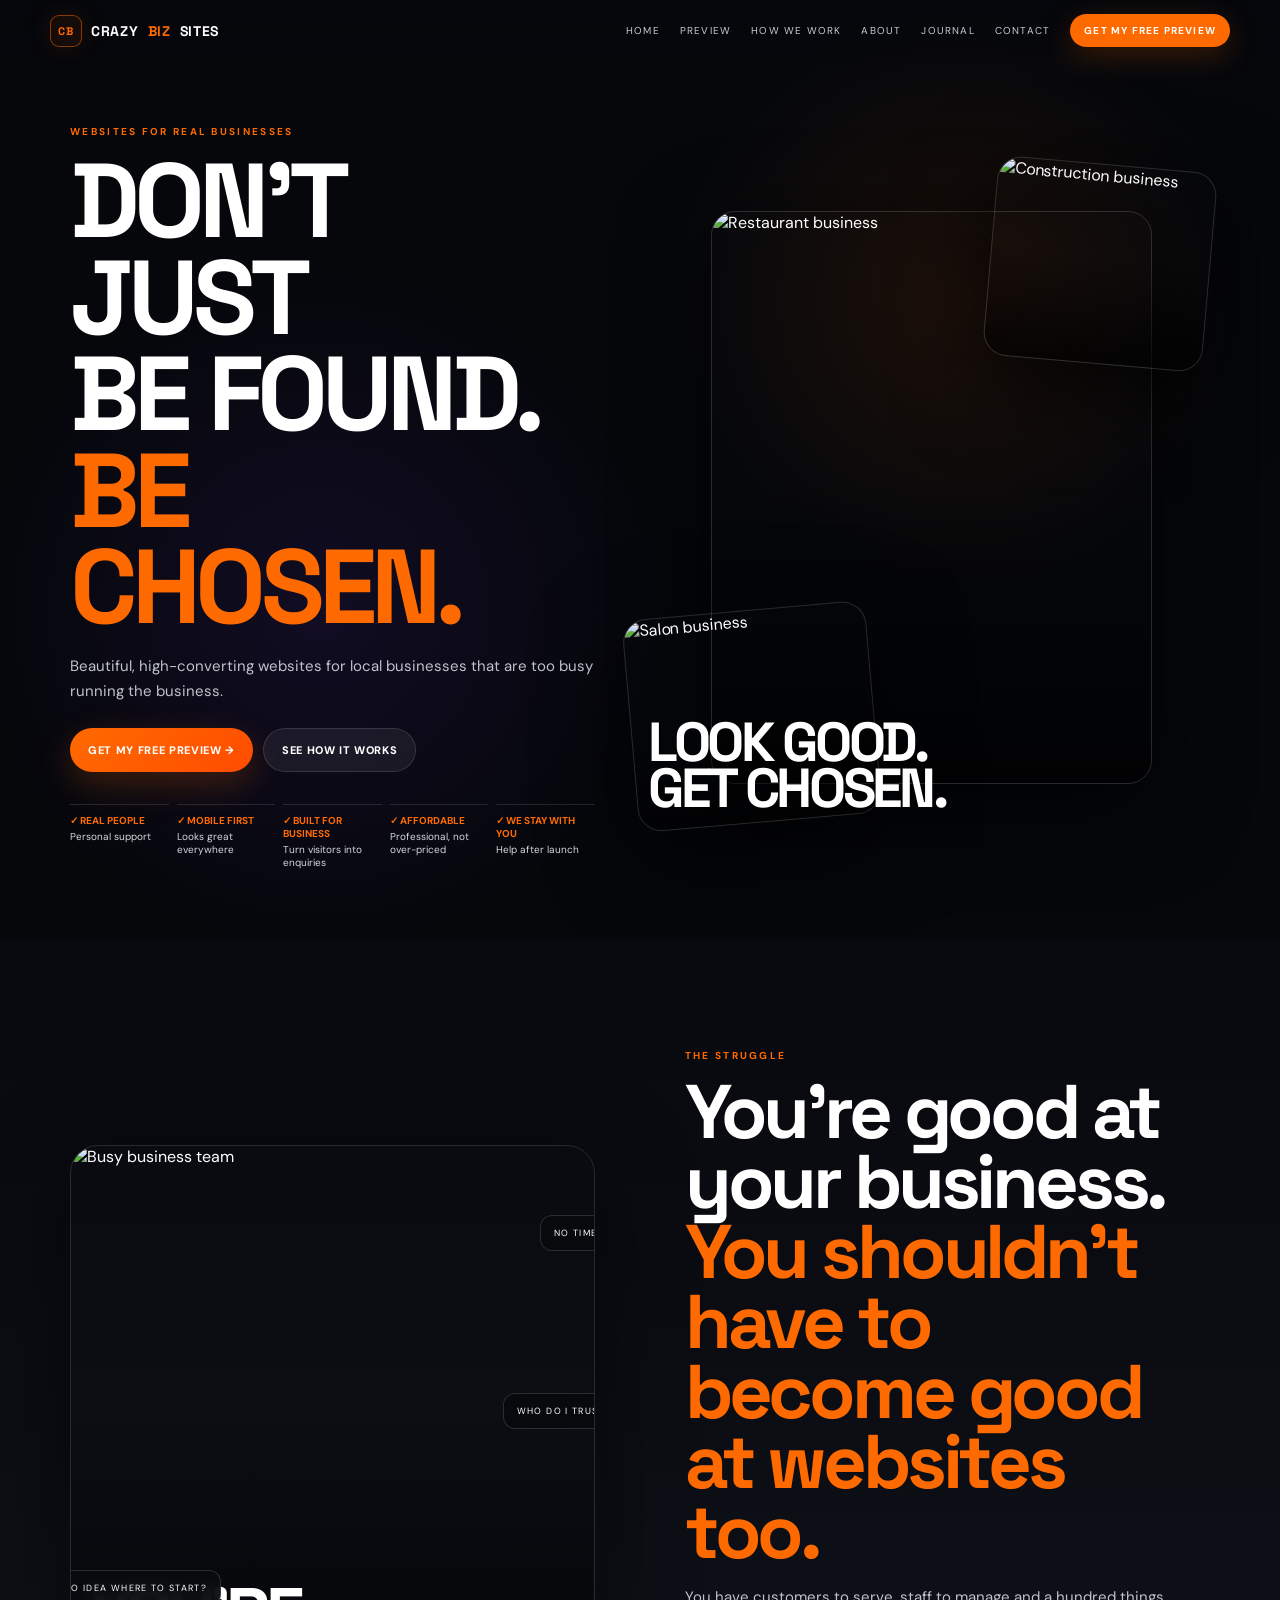
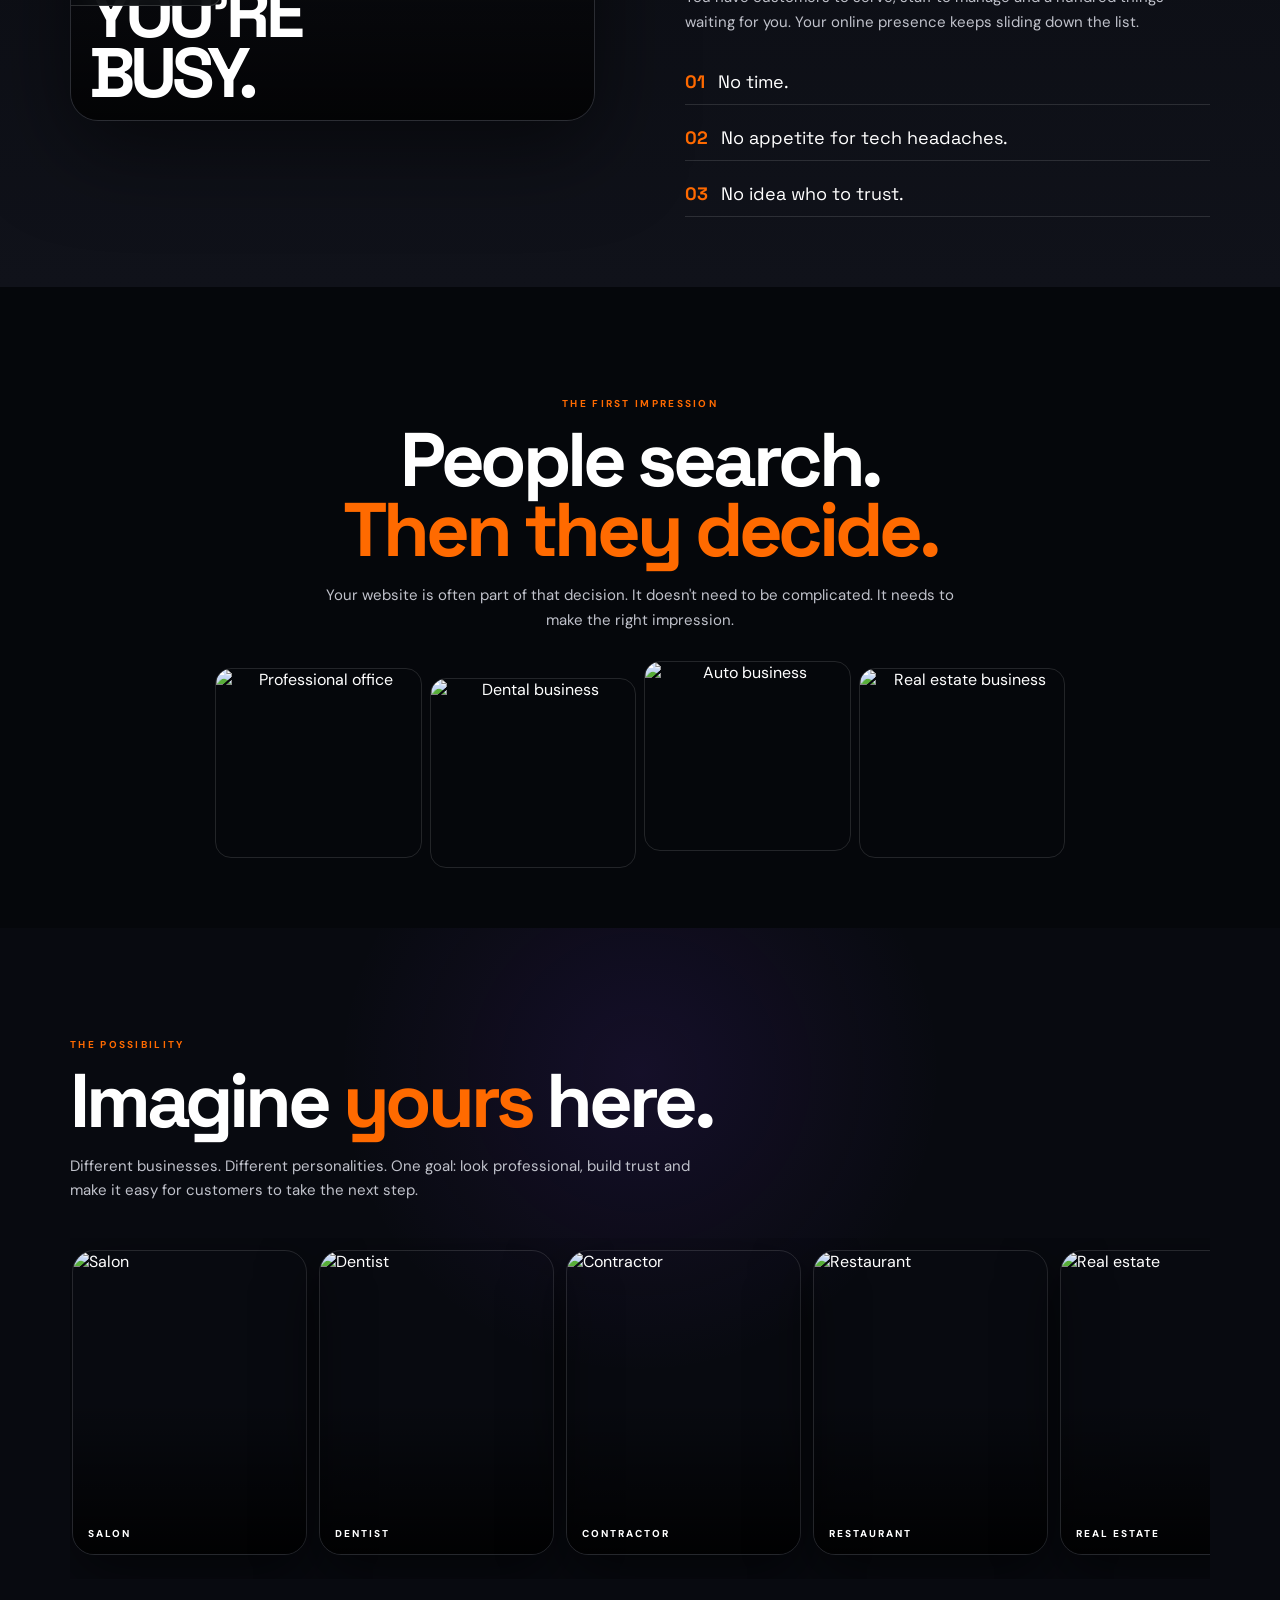
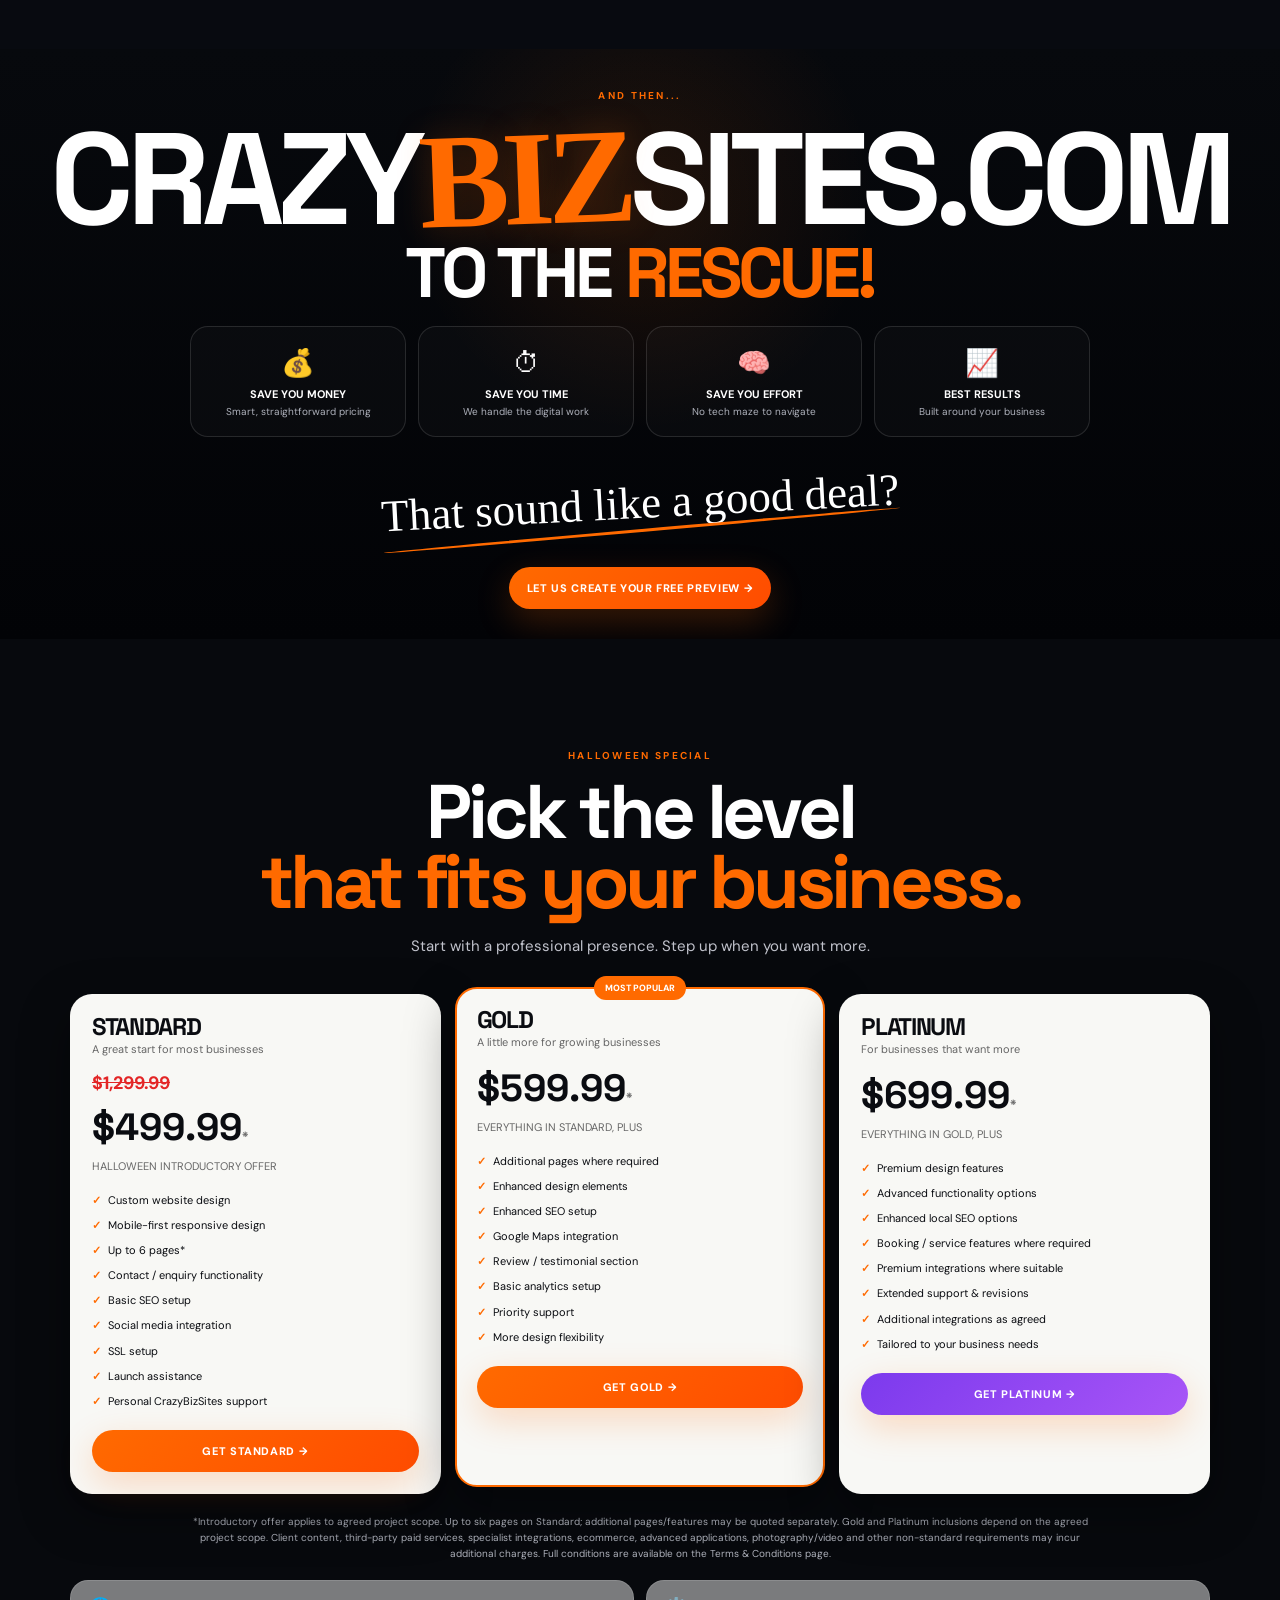
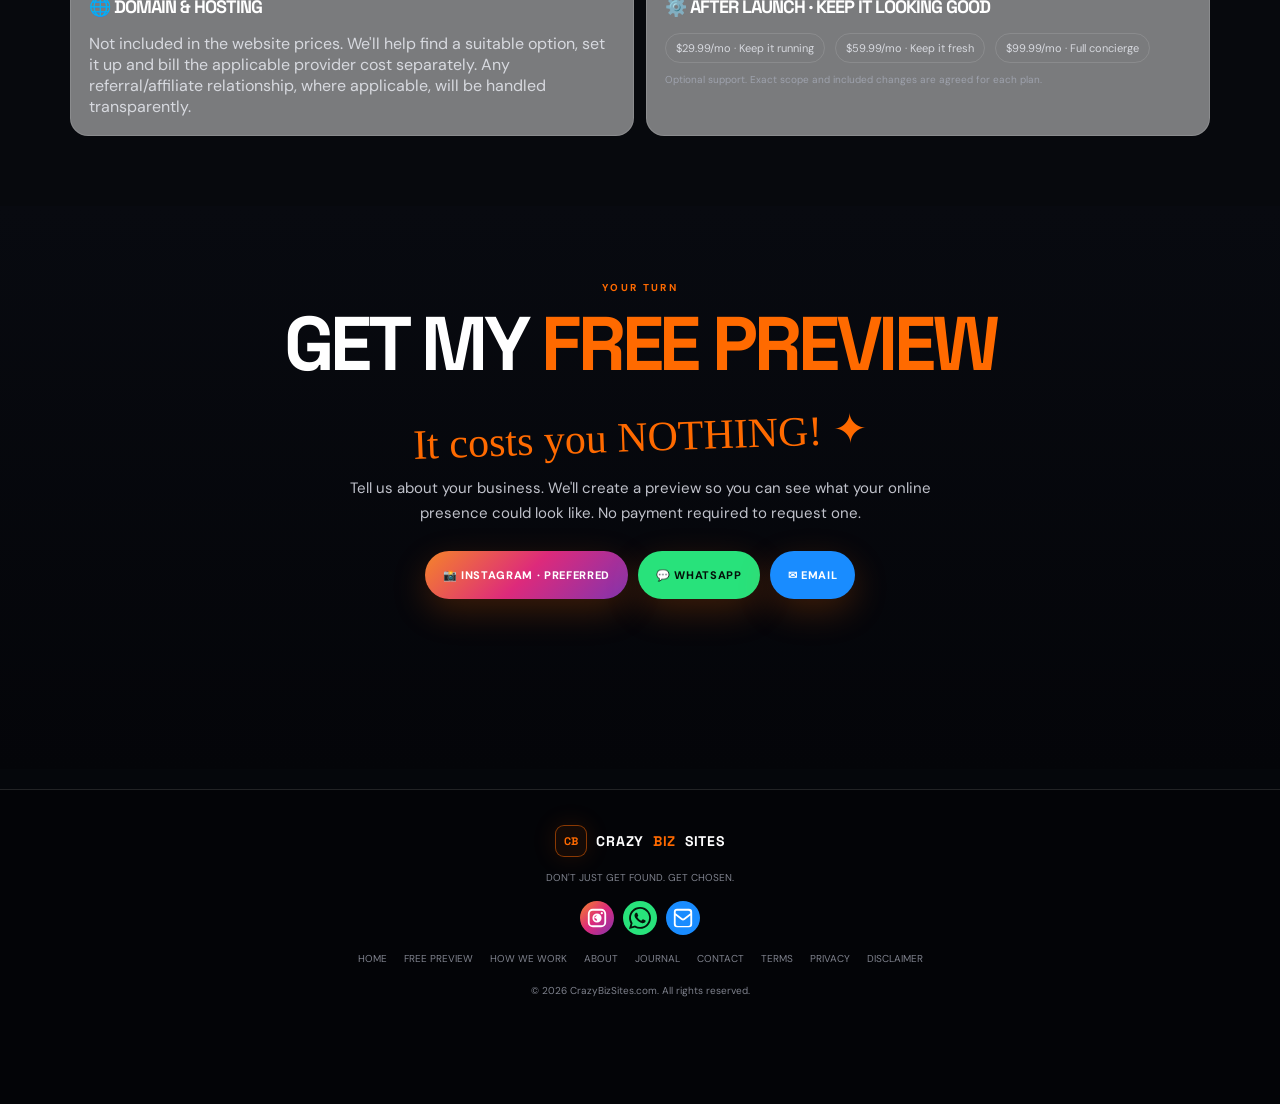
==== commit 10d0cc58: "Rename crazybizsites-final-index-v2.html to index.html" ====
--- a/index.html
+++ b/index.html
@@ -67,7 +67,7 @@
 .deal{font-family:"Permanent Marker";font-size:clamp(22px,5vw,45px);color:#fff;display:inline-block;transform:rotate(-3deg);margin:15px 0 35px}.deal:after{content:"";display:block;height:3px;background:var(--orange);transform:rotate(-2deg);border-radius:50%}
 .pricing{background:#07090d}.pricing-grid{display:grid;grid-template-columns:repeat(3,1fr);gap:14px;margin-top:35px}.plan{background:#f8f8f5;color:#0a0c11;border-radius:22px;padding:20px;position:relative;border:2px solid transparent;box-shadow:0 18px 50px #0006}.plan.pop{border-color:var(--orange);transform:translateY(-7px)}.badge{position:absolute;top:-13px;left:50%;transform:translateX(-50%);background:var(--orange);color:#fff;padding:6px 11px;border-radius:999px;font-size:9px;font-weight:800;white-space:nowrap}.plan h3{font-size:24px;margin-bottom:4px}.plan .sub{font-size:11px;color:#666;margin-bottom:15px}.price{font:700 38px "Space Grotesk";margin:8px 0}.price small{font-size:12px;color:#666}.strike{text-decoration:line-through;color:#e32626;font-weight:700;font-size:18px}.check{font-size:11px;line-height:1.55;padding:4px 0}.check:before{content:"✓";color:#ff6a00;font-weight:900;margin-right:7px}.plan .btn{width:100%;margin-top:16px}
 .conditions{color:#aeb1bb;font-size:10px;line-height:1.6;max-width:900px;margin:20px auto 0;text-align:center}.extras{display:grid;grid-template-columns:1fr 1fr;gap:12px;margin-top:18px}.extra{border:1px solid var(--line);border-radius:18px;padding:18px;background:#fff7;color:#d7d9df}.extra h3{font-size:18px;color:#fff}.support{display:flex;gap:10px;flex-wrap:wrap}.support span{font-size:11px;border:1px solid var(--line);border-radius:999px;padding:7px 10px}
-.cta{text-align:center;background:linear-gradient(180deg,#080a10,#040509);padding-bottom:100px}.cta .wrap{padding-top:75px}.hand{font-family:"Permanent Marker";color:var(--orange);font-size:clamp(22px,5vw,42px);transform:rotate(-2deg);display:inline-block;margin:15px}.contact-buttons{display:flex;justify-content:center;gap:10px;flex-wrap:wrap;margin-top:25px}.contact-buttons .ig{background:linear-gradient(135deg,#f58529,#dd2a7b,#8134af)}.contact-buttons .wa{background:var(--green);color:#04120a}.contact-buttons .mail{background:#198cff}
+.cta{text-align:center;background:linear-gradient(180deg,#080a10,#040509);padding-bottom:100px}.cta .wrap{padding-top:75px}.hand{font-family:"Permanent Marker";color:var(--orange);font-size:clamp(22px,5vw,42px);transform:rotate(-2deg);display:inline-block;margin:15px}.contact-buttons{display:flex;justify-content:center;gap:10px;flex-wrap:wrap;margin-top:25px}.contact-buttons .ig{background:linear-gradient(135deg,#f58529,#dd2a7b,#8134af)}.contact-buttons .wa{background:var(--green);color:#04120a}.contact-buttons .mail{background:#198cff}.contact-buttons .btn{min-height:48px}.contact-icon{width:22px;height:22px;display:inline-block;flex:0 0 22px;fill:currentColor}.social-mini a{width:42px;height:42px;border-radius:50%;display:grid;place-items:center;border:1px solid #ffffff20;background:#ffffff08;font-weight:800;color:#fff;transition:.25s ease}.social-mini a:hover{transform:translateY(-3px);border-color:#ffffff45;box-shadow:0 10px 30px #0008}.social-mini .ig{background:linear-gradient(135deg,#f58529,#dd2a7b,#8134af);border:0}.social-mini .wa{background:var(--green);color:#04120a;border:0}.social-mini .mail{background:#198cff;border:0}.bottom a{display:flex;align-items:center;justify-content:center;gap:6px}.bottom .contact-icon{width:18px;height:18px;flex-basis:18px}.bottom .ig{background:linear-gradient(135deg,#f58529,#dd2a7b,#8134af);color:#fff}.bottom .wa{background:var(--green);color:#04120a}.bottom .mail{background:#198cff;color:#fff}
 .subpage{background:linear-gradient(180deg,#07090e,#05070b);min-height:100vh}.subhero{text-align:center;padding-bottom:35px}.subhero .lead{margin:auto}.steps{display:grid;grid-template-columns:repeat(4,1fr);gap:12px;margin-top:30px}.step{border:1px solid var(--line);border-radius:18px;padding:20px;background:#ffffff05}.step b{color:var(--orange);font-size:11px}.step h3{font-size:21px;margin:12px 0 8px}.step p{font-size:12px;color:#aeb1bb;line-height:1.55}
 .about-grid{display:grid;grid-template-columns:1fr 1fr;gap:30px;align-items:center}.about-photo{height:520px;border-radius:25px;overflow:hidden;border:1px solid var(--line)}.about-copy p{color:#bfc2cb;line-height:1.7;font-size:14px}.quote{border-left:3px solid var(--orange);padding-left:15px;color:#fff;font-family:"Permanent Marker";font-size:23px;margin-top:25px}
 .form{max-width:760px;margin:25px auto 0;background:#ffffff06;border:1px solid var(--line);border-radius:25px;padding:22px}.fields{display:grid;grid-template-columns:1fr 1fr;gap:12px}.field{display:grid;gap:7px}.field.full{grid-column:1/-1}.field label{font-size:10px;letter-spacing:.13em;color:#bbb}.field input,.field textarea,.field select{width:100%;border:1px solid var(--line);background:#05070b;color:#fff;border-radius:12px;padding:13px;outline:none}.field textarea{min-height:110px;resize:vertical}.form-note{font-size:10px;color:#888;line-height:1.5;margin-top:12px}
@@ -86,6 +86,7 @@
 }
 @media(prefers-reduced-motion:reduce){*,*:before,*:after{animation:none!important;scroll-behavior:auto!important}}
 </style>
+<meta name="robots" content="index,follow">
 </head>
 
 <body>
@@ -313,9 +314,9 @@
   <div class="wrap">
     <div class="subhero"><div class="kicker">LET'S TALK</div><h1>YOUR BUSINESS.<br><em>OUR ATTENTION.</em></h1><p class="lead">Want a free preview? Instagram is our preferred first step. WhatsApp and email are always open too.</p></div>
     <div class="contact-buttons">
-      <a class="btn ig" href="https://instagram.com/crazybizsites" target="_blank" rel="noopener">📸 INSTAGRAM · PREFERRED</a>
-      <a class="btn wa" href="https://wa.me/918828062433?text=Hi%20CrazyBizSites!%20I'd%20like%20a%20free%20preview%20for%20my%20business.%20My%20business%20name%20is%20_____%20and%20I%20run%20a%20_____.">💬 WHATSAPP · +91 88280 62433</a>
-      <a class="btn mail" href="mailto:crazybizsites123@gmail.com?subject=CrazyBizSites%20Enquiry">✉ crazybizsites123@gmail.com</a>
+      <a class="btn ig" href="https://instagram.com/crazybizsites" target="_blank" rel="noopener"><svg class="contact-icon" viewBox="0 0 24 24" aria-hidden="true"><path d="M7.5 2h9A5.5 5.5 0 0 1 22 7.5v9a5.5 5.5 0 0 1-5.5 5.5h-9A5.5 5.5 0 0 1 2 16.5v-9A5.5 5.5 0 0 1 7.5 2Zm0 2A3.5 3.5 0 0 0 4 7.5v9A3.5 3.5 0 0 0 7.5 20h9a3.5 3.5 0 0 0 3.5-3.5v-9A3.5 3.5 0 0 0 16.5 4h-9Zm9.75 1.5a1.25 1.25 0 1 1 0 2.5 1.25 1.25 0 0 1 0-2.5ZM12 7a5 5 0 1 1 0 10 5 5 0 0 1 0-10Zm0 2a3 3 0 1 0 0 6 3 3 0 0 0 0-6Z"/></svg> INSTAGRAM · PREFERRED</a>
+      <a class="btn wa" href="https://wa.me/918828062433?text=Hi%20CrazyBizSites!%20I'd%20like%20a%20free%20preview%20for%20my%20business.%20My%20business%20name%20is%20_____%20and%20I%20run%20a%20_____."><svg class="contact-icon" viewBox="0 0 24 24" aria-hidden="true"><path d="M20.5 3.5A11.9 11.9 0 0 0 12.05 0C5.48 0 .13 5.35.13 11.92c0 2.1.55 4.15 1.6 5.96L0 24l6.27-1.64a11.9 11.9 0 0 0 5.77 1.48h.01c6.56 0 11.91-5.35 11.91-11.92 0-3.18-1.24-6.17-3.46-8.42ZM12.05 21.8h-.01a9.9 9.9 0 0 1-5.04-1.38l-.36-.21-3.72.97.99-3.62-.23-.37a9.9 9.9 0 1 1 8.37 4.61Zm5.43-7.41c-.3-.15-1.77-.87-2.05-.97-.27-.1-.47-.15-.67.15-.2.3-.77.97-.95 1.17-.17.2-.35.22-.65.07-.3-.15-1.25-.46-2.38-1.47-.88-.79-1.47-1.77-1.64-2.07-.17-.3-.02-.46.13-.61.13-.13.3-.35.45-.52.15-.17.2-.3.3-.5.1-.2.05-.37-.02-.52-.07-.15-.67-1.62-.92-2.22-.24-.58-.49-.5-.67-.51h-.57c-.2 0-.52.07-.79.37-.27.3-1.04 1.02-1.04 2.49s1.07 2.89 1.22 3.09c.15.2 2.1 3.21 5.09 4.5.71.31 1.26.49 1.69.63.71.23 1.36.2 1.87.12.57-.09 1.77-.72 2.02-1.42.25-.7.25-1.3.17-1.42-.07-.12-.27-.2-.57-.35Z"/></svg> WHATSAPP · +91 88280 62433</a>
+      <a class="btn mail" href="mailto:crazybizsites123@gmail.com?subject=CrazyBizSites%20Enquiry"><svg class="contact-icon" viewBox="0 0 24 24" aria-hidden="true"><path d="M2 5.5A3.5 3.5 0 0 1 5.5 2h13A3.5 3.5 0 0 1 22 5.5v13a3.5 3.5 0 0 1-3.5 3.5h-13A3.5 3.5 0 0 1 2 18.5v-13Zm2 .8v.45l7.15 5.55a1.38 1.38 0 0 0 1.7 0L20 6.75V6.3a2.3 2.3 0 0 0-2.3-2.3h-13A2.3 2.3 0 0 0 4 6.3Zm16 3-5.93 4.61a3.38 3.38 0 0 1-4.14 0L4 9.3v9.2a2.3 2.3 0 0 0 2.3 2.3h11.4a2.3 2.3 0 0 0 2.3-2.3V9.3Z"/></svg> EMAIL</a>
     </div>
     <div style="max-width:760px;margin:50px auto 0;text-align:center"><div class="kicker">FIRST STEP</div><h2>GET YOUR FREE<br><em>PREVIEW.</em></h2><p class="lead" style="margin:auto">No payment. No complicated form. No obligation. Just show us your business and let us show you an idea.</p><a class="btn" style="margin-top:20px" href="#preview">START THE PREVIEW REQUEST →</a></div>
   </div>
@@ -366,10 +367,10 @@
 <footer class="footer">
   <a class="brand" href="#home"><span class="mark">CB</span>CRAZY<span style="color:var(--orange)">BIZ</span>SITES</a>
   <div>DON'T JUST GET FOUND. GET CHOSEN.</div>
-  <div class="social-mini">
-    <a href="https://instagram.com/crazybizsites" target="_blank" rel="noopener" aria-label="Instagram">IG</a>
-    <a href="https://wa.me/918828062433" target="_blank" rel="noopener" aria-label="WhatsApp">WA</a>
-    <a href="mailto:crazybizsites123@gmail.com" aria-label="Email">@</a>
+  <div class="social-mini" aria-label="Contact CrazyBizSites">
+    <a class="ig" href="https://instagram.com/crazybizsites" target="_blank" rel="noopener" aria-label="Instagram"><svg class="contact-icon" viewBox="0 0 24 24" aria-hidden="true"><path d="M7.5 2h9A5.5 5.5 0 0 1 22 7.5v9a5.5 5.5 0 0 1-5.5 5.5h-9A5.5 5.5 0 0 1 2 16.5v-9A5.5 5.5 0 0 1 7.5 2Zm0 2A3.5 3.5 0 0 0 4 7.5v9A3.5 3.5 0 0 0 7.5 20h9a3.5 3.5 0 0 0 3.5-3.5v-9A3.5 3.5 0 0 0 16.5 4h-9Zm9.75 1.5a1.25 1.25 0 1 1 0 2.5 1.25 1.25 0 0 1 0-2.5ZM12 7a5 5 0 1 1 0 10 5 5 0 0 1 0-10Zm0 2a3 3 0 1 0 0 6 3 3 0 0 0-3-3Z"/></svg></a>
+    <a class="wa" href="https://wa.me/918828062433" target="_blank" rel="noopener" aria-label="WhatsApp"><svg class="contact-icon" viewBox="0 0 24 24" aria-hidden="true"><path d="M20.5 3.5A11.9 11.9 0 0 0 12.05 0C5.48 0 .13 5.35.13 11.92c0 2.1.55 4.15 1.6 5.96L0 24l6.27-1.64a11.9 11.9 0 0 0 5.77 1.48h.01c6.56 0 11.91-5.35 11.91-11.92 0-3.18-1.24-6.17-3.46-8.42ZM12.05 21.8h-.01a9.9 9.9 0 0 1-5.04-1.38l-.36-.21-3.72.97.99-3.62-.23-.37a9.9 9.9 0 1 1 8.37 4.61Zm5.43-7.41c-.3-.15-1.77-.87-2.05-.97-.27-.1-.47-.15-.67.15-.2.3-.77.97-.95 1.17-.17.2-.35.22-.65.07-.3-.15-1.25-.46-2.38-1.47-.88-.79-1.47-1.77-1.64-2.07-.17-.3-.02-.46.13-.61.13-.13.3-.35.45-.52.15-.17.2-.3.3-.5.1-.2.05-.37-.02-.52-.07-.15-.67-1.62-.92-2.22-.24-.58-.49-.5-.67-.51h-.57c-.2 0-.52.07-.79.37-.27.3-1.04 1.02-1.04 2.49s1.07 2.89 1.22 3.09c.15.2 2.1 3.21 5.09 4.5.71.31 1.26.49 1.69.63.71.23 1.36.2 1.87.12.57-.09 1.77-.72 2.02-1.42.25-.7.25-1.3.17-1.42-.07-.12-.27-.2-.57-.35Z"/></svg></a>
+    <a class="mail" href="mailto:crazybizsites123@gmail.com" aria-label="Email"><svg class="contact-icon" viewBox="0 0 24 24" aria-hidden="true"><path d="M2 5.5A3.5 3.5 0 0 1 5.5 2h13A3.5 3.5 0 0 1 22 5.5v13a3.5 3.5 0 0 1-3.5 3.5h-13A3.5 3.5 0 0 1 2 18.5v-13Zm2 .8v.45l7.15 5.55a1.38 1.38 0 0 0 1.7 0L20 6.75V6.3a2.3 2.3 0 0 0-2.3-2.3h-13A2.3 2.3 0 0 0 4 6.3Zm16 3-5.93 4.61a3.38 3.38 0 0 1-4.14 0L4 9.3v9.2a2.3 2.3 0 0 0 2.3 2.3h11.4a2.3 2.3 0 0 0 2.3-2.3V9.3Z"/></svg></a>
   </div>
   <div class="footer-links">
     <a href="#home">HOME</a><a href="#preview">FREE PREVIEW</a><a href="#how">HOW WE WORK</a><a href="#about">ABOUT</a><a href="#journal">JOURNAL</a><a href="#contact">CONTACT</a>
@@ -378,10 +379,10 @@
   <div>© 2026 CrazyBizSites.com. All rights reserved.</div>
 </footer>
 
-<div class="bottom">
-  <a href="https://instagram.com/crazybizsites" target="_blank" rel="noopener">INSTAGRAM</a>
-  <a class="main" href="#preview">FREE PREVIEW</a>
-  <a href="https://wa.me/918828062433">WHATSAPP</a>
+<div class="bottom" aria-label="Quick contact">
+  <a class="ig" href="https://instagram.com/crazybizsites" target="_blank" rel="noopener" aria-label="Instagram"><svg class="contact-icon" viewBox="0 0 24 24" aria-hidden="true"><path d="M7.5 2h9A5.5 5.5 0 0 1 22 7.5v9a5.5 5.5 0 0 1-5.5 5.5h-9A5.5 5.5 0 0 1 2 16.5v-9A5.5 5.5 0 0 1 7.5 2Zm0 2A3.5 3.5 0 0 0 4 7.5v9A3.5 3.5 0 0 0 7.5 20h9a3.5 3.5 0 0 0 3.5-3.5v-9A3.5 3.5 0 0 0 16.5 4h-9Zm9.75 1.5a1.25 1.25 0 1 1 0 2.5 1.25 1.25 0 0 1 0-2.5ZM12 7a5 5 0 1 1 0 10 5 5 0 0 1 0-10Zm0 2a3 3 0 1 0 0 6 3 3 0 0 0 0-6Z"/></svg><span>IG</span></a>
+  <a class="main" href="#preview"><span>FREE PREVIEW</span></a>
+  <a class="wa" href="https://wa.me/918828062433" target="_blank" rel="noopener" aria-label="WhatsApp"><svg class="contact-icon" viewBox="0 0 24 24" aria-hidden="true"><path d="M20.5 3.5A11.9 11.9 0 0 0 12.05 0C5.48 0 .13 5.35.13 11.92c0 2.1.55 4.15 1.6 5.96L0 24l6.27-1.64a11.9 11.9 0 0 0 5.77 1.48h.01c6.56 0 11.91-5.35 11.91-11.92 0-3.18-1.24-6.17-3.46-8.42ZM12.05 21.8h-.01a9.9 9.9 0 0 1-5.04-1.38l-.36-.21-3.72.97.99-3.62-.23-.37a9.9 9.9 0 1 1 8.37 4.61Zm5.43-7.41c-.3-.15-1.77-.87-2.05-.97-.27-.1-.47-.15-.67.15-.2.3-.77.97-.95 1.17-.17.2-.35.22-.65.07-.3-.15-1.25-.46-2.38-1.47-.88-.79-1.47-1.77-1.64-2.07-.17-.3-.02-.46.13-.61.13-.13.3-.35.45-.52.15-.17.2-.3.3-.5.1-.2.05-.37-.02-.52-.07-.15-.67-1.62-.92-2.22-.24-.58-.49-.5-.67-.51h-.57c-.2 0-.52.07-.79.37-.27.3-1.04 1.02-1.04 2.49s1.07 2.89 1.22 3.09c.15.2 2.1 3.21 5.09 4.5.71.31 1.26.49 1.69.63.71.23 1.36.2 1.87.12.57-.09 1.77-.72 2.02-1.42.25-.7.25-1.3.17-1.42-.07-.12-.27-.2-.57-.35Z"/></svg><span>WA</span></a>
 </div>
 </div>
 
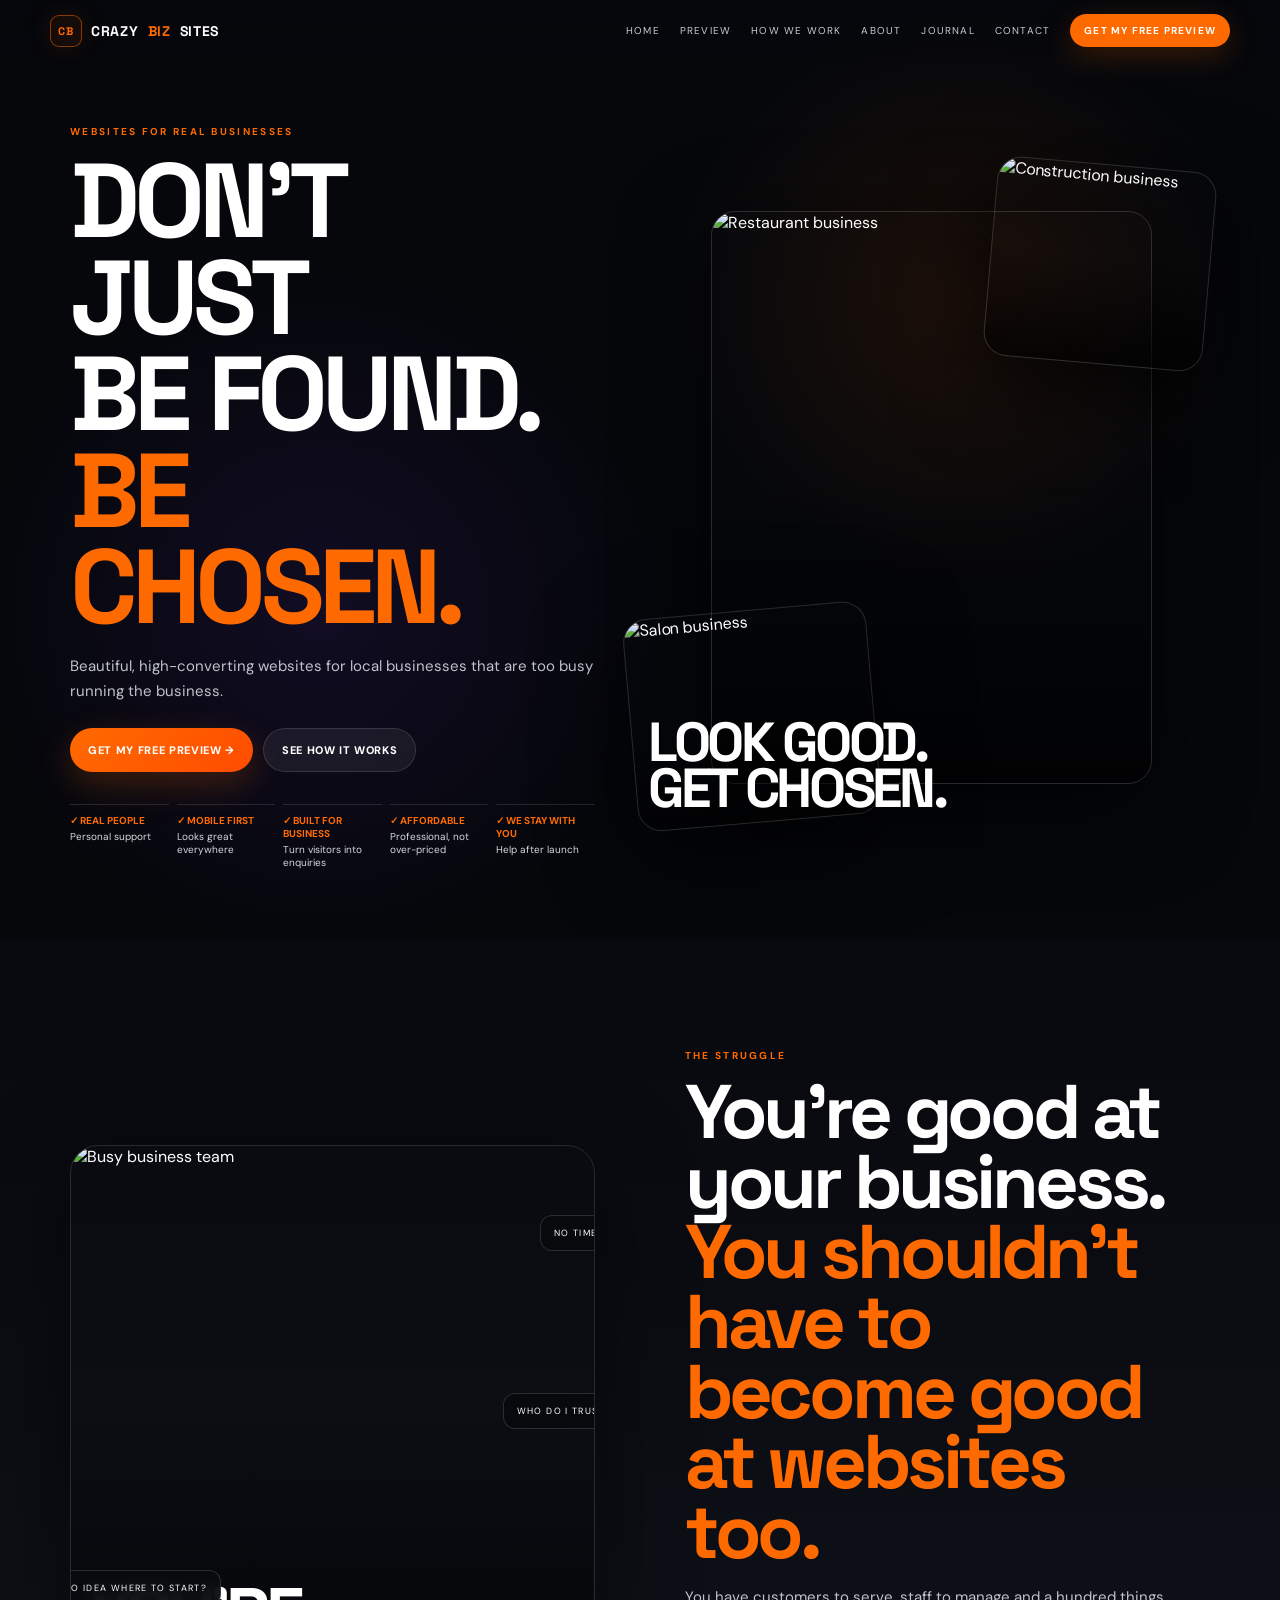
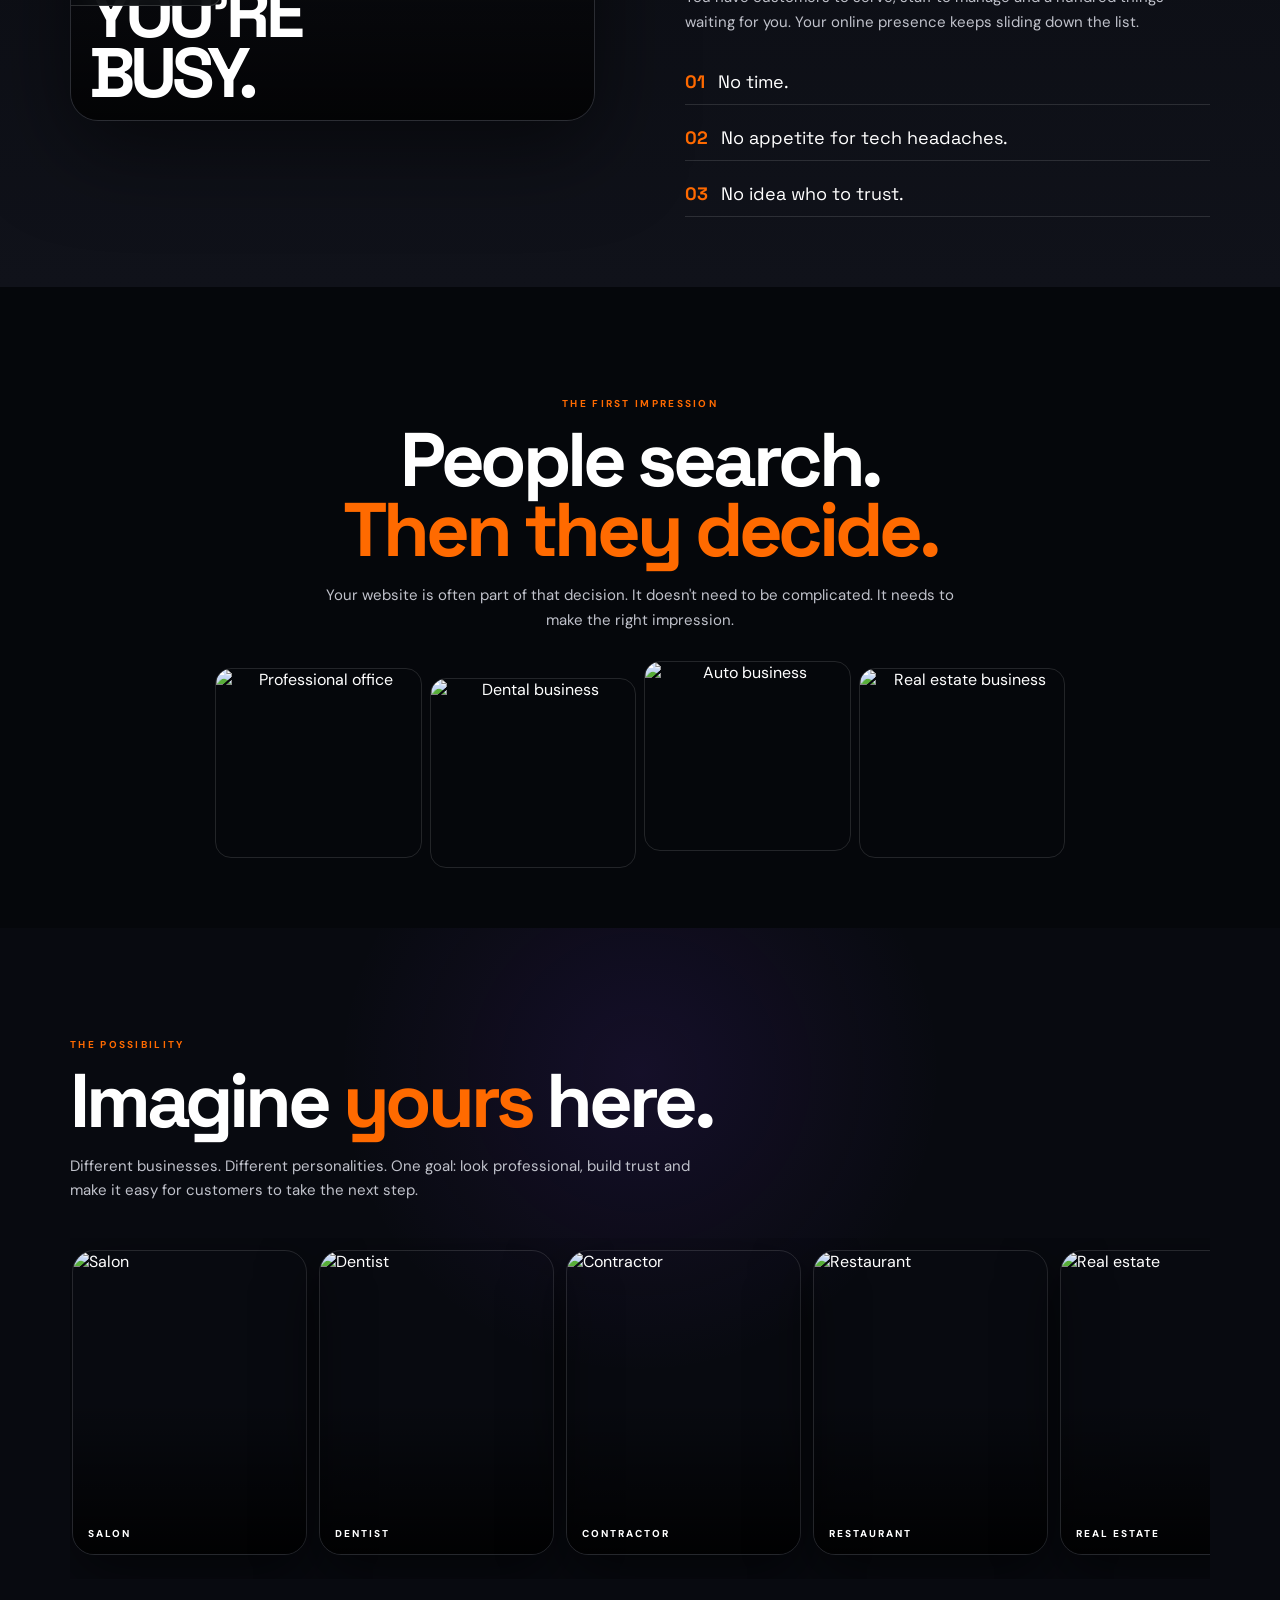
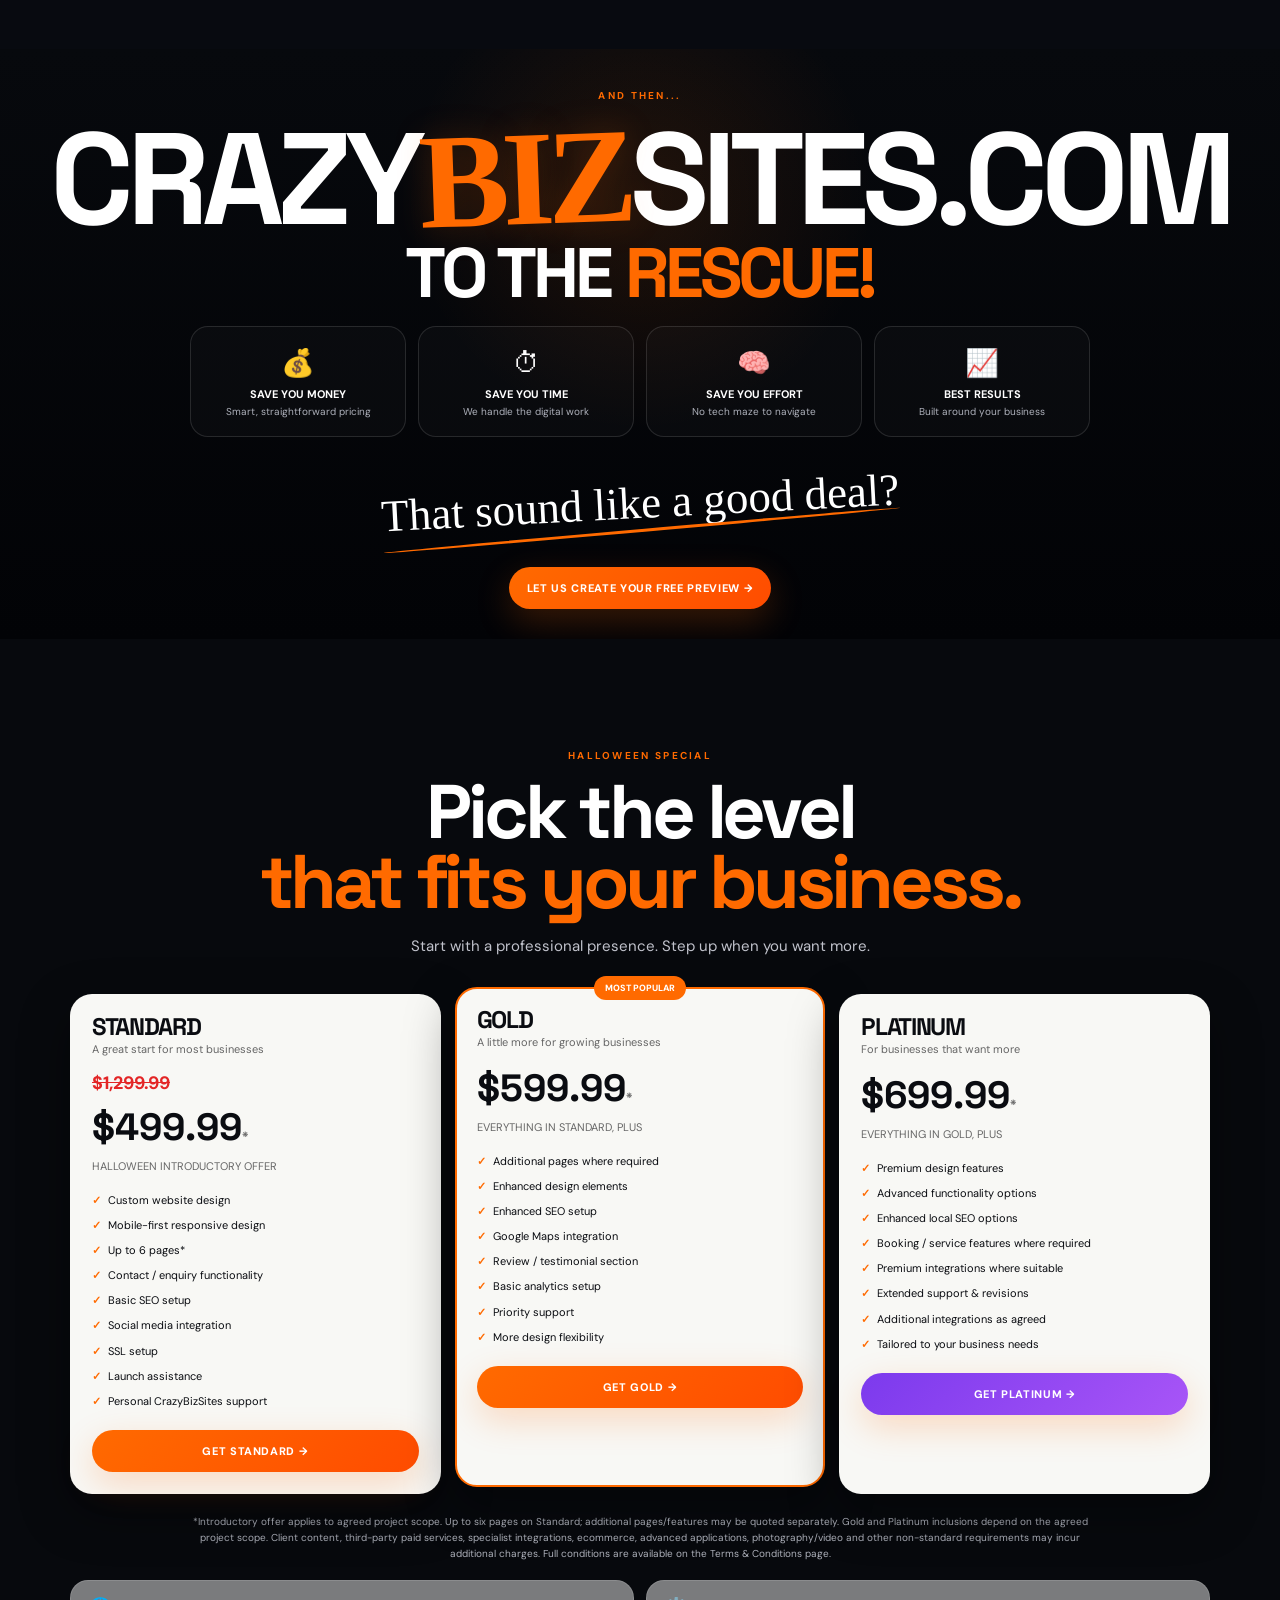
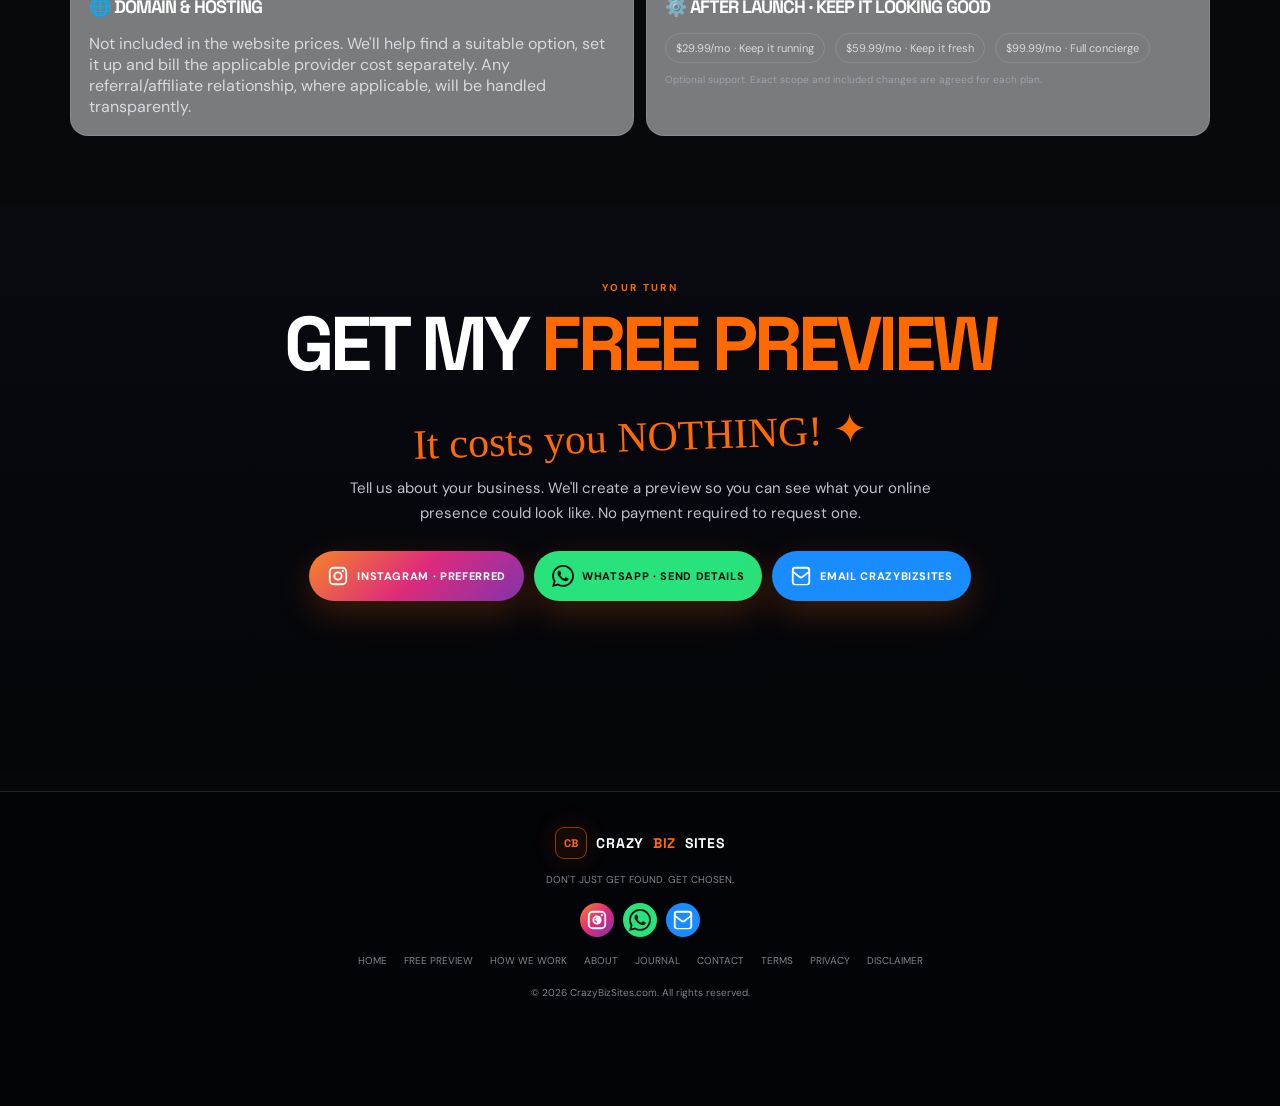
==== commit 3aabd865: "Rename crazybizsites-final-index-v3.html to index.html" ====
--- a/index.html
+++ b/index.html
@@ -242,9 +242,9 @@
       <div class="hand">It costs you NOTHING! ✦</div>
       <p class="lead" style="margin:auto">Tell us about your business. We'll create a preview so you can see what your online presence could look like. No payment required to request one.</p>
       <div class="contact-buttons">
-        <a class="btn ig" href="https://instagram.com/crazybizsites" target="_blank" rel="noopener">📸 INSTAGRAM · PREFERRED</a>
-        <a class="btn wa" href="https://wa.me/918828062433?text=Hi%20CrazyBizSites!%20I'd%20like%20a%20free%20preview%20for%20my%20business.%20My%20business%20name%20is%20_____%20and%20I%20run%20a%20_____.">💬 WHATSAPP</a>
-        <a class="btn mail" href="mailto:crazybizsites123@gmail.com?subject=Free%20Website%20Preview">✉ EMAIL</a>
+        <a class="btn ig" href="https://instagram.com/crazybizsites" target="_blank" rel="noopener"><svg class="contact-icon" viewBox="0 0 24 24" aria-hidden="true"><path d="M7.5 2h9A5.5 5.5 0 0 1 22 7.5v9a5.5 5.5 0 0 1-5.5 5.5h-9A5.5 5.5 0 0 1 2 16.5v-9A5.5 5.5 0 0 1 7.5 2Zm0 2A3.5 3.5 0 0 0 4 7.5v9A3.5 3.5 0 0 0 7.5 20h9a3.5 3.5 0 0 0 3.5-3.5v-9A3.5 3.5 0 0 0 16.5 4h-9Zm9.75 1.5a1.25 1.25 0 1 1 0 2.5 1.25 1.25 0 0 1 0-2.5ZM12 7a5 5 0 1 1 0 10 5 5 0 0 1 0-10Zm0 2a3 3 0 1 0 0 6 3 3 0 0 0 0-6Z"/></svg> INSTAGRAM · PREFERRED</a>
+        <a class="btn wa" href="https://wa.me/918828062433?text=Hi%20CrazyBizSites%21%20I%27d%20love%20to%20get%20a%20quote%20and%2For%20free%20preview%20for%20my%20business.%20Here%20are%20my%20details%3A%0A%0AName%3A%0AContact%20number%3A%0AEmail%3A%0ABusiness%20name%3A%0ABusiness%20type%3A%0ACity%2Farea%3A%0ABrief%20description%20of%20the%20business%3A%0ACurrent%20website%20%2F%20Instagram%20%28if%20any%29%3A%0AWhat%20I%20need%20help%20with%3A%0APreferred%20contact%20time%3A%0APreferred%20contact%20method%3A%0A%0AThank%20you%21"><svg class="contact-icon" viewBox="0 0 24 24" aria-hidden="true"><path d="M20.5 3.5A11.9 11.9 0 0 0 12.05 0C5.48 0 .13 5.35.13 11.92c0 2.1.55 4.15 1.6 5.96L0 24l6.27-1.64a11.9 11.9 0 0 0 5.77 1.48h.01c6.56 0 11.91-5.35 11.91-11.92 0-3.18-1.24-6.17-3.46-8.42ZM12.05 21.8h-.01a9.9 9.9 0 0 1-5.04-1.38l-.36-.21-3.72.97.99-3.62-.23-.37a9.9 9.9 0 1 1 8.37 4.61Zm5.43-7.41c-.3-.15-1.77-.87-2.05-.97-.27-.1-.47-.15-.67.15-.2.3-.77.97-.95 1.17-.17.2-.35.22-.65.07-.3-.15-1.25-.46-2.38-1.47-.88-.79-1.47-1.77-1.64-2.07-.17-.3-.02-.46.13-.61.13-.13.3-.35.45-.52.15-.17.2-.3.3-.5.1-.2.05-.37-.02-.52-.07-.15-.67-1.62-.92-2.22-.24-.58-.49-.5-.67-.51h-.57c-.2 0-.52.07-.79.37-.27.3-1.04 1.02-1.04 2.49s1.07 2.89 1.22 3.09c.15.2 2.1 3.21 5.09 4.5.71.31 1.26.49 1.69.63.71.23 1.36.2 1.87.12.57-.09 1.77-.72 2.02-1.42.25-.7.25-1.3.17-1.42-.07-.12-.27-.2-.57-.35Z"/></svg> WHATSAPP · SEND DETAILS</a>
+        <a class="btn mail" href="mailto:crazybizsites123@gmail.com?subject=CrazyBizSites%20Quote%20%2F%20Free%20Preview%20Request&body=Hi%20CrazyBizSites%21%0A%0AI%27d%20love%20to%20get%20a%20quote%20and%2For%20free%20preview%20for%20my%20business.%20Here%20are%20my%20details%3A%0A%0AName%3A%0AContact%20number%3A%0AEmail%3A%0ABusiness%20name%3A%0ABusiness%20type%3A%0ACity%2Farea%3A%0ABrief%20description%20of%20the%20business%3A%0ACurrent%20website%20%2F%20Instagram%20%28if%20any%29%3A%0AWhat%20I%20need%20help%20with%3A%0APreferred%20contact%20time%3A%0APreferred%20contact%20method%3A%0A%0AThank%20you%21"><svg class="contact-icon" viewBox="0 0 24 24" aria-hidden="true"><path d="M2 5.5A3.5 3.5 0 0 1 5.5 2h13A3.5 3.5 0 0 1 22 5.5v13a3.5 3.5 0 0 1-3.5 3.5h-13A3.5 3.5 0 0 1 2 18.5v-13Zm2 .8v.45l7.15 5.55a1.38 1.38 0 0 0 1.7 0L20 6.75V6.3a2.3 2.3 0 0 0-2.3-2.3h-13A2.3 2.3 0 0 0 4 6.3Zm16 3-5.93 4.61a3.38 3.38 0 0 1-4.14 0L4 9.3v9.2a2.3 2.3 0 0 0 2.3 2.3h11.4a2.3 2.3 0 0 0 2.3-2.3V9.3Z"/></svg> EMAIL CRAZYBIZSITES</a>
       </div>
     </div>
   </section>
@@ -315,8 +315,8 @@
     <div class="subhero"><div class="kicker">LET'S TALK</div><h1>YOUR BUSINESS.<br><em>OUR ATTENTION.</em></h1><p class="lead">Want a free preview? Instagram is our preferred first step. WhatsApp and email are always open too.</p></div>
     <div class="contact-buttons">
       <a class="btn ig" href="https://instagram.com/crazybizsites" target="_blank" rel="noopener"><svg class="contact-icon" viewBox="0 0 24 24" aria-hidden="true"><path d="M7.5 2h9A5.5 5.5 0 0 1 22 7.5v9a5.5 5.5 0 0 1-5.5 5.5h-9A5.5 5.5 0 0 1 2 16.5v-9A5.5 5.5 0 0 1 7.5 2Zm0 2A3.5 3.5 0 0 0 4 7.5v9A3.5 3.5 0 0 0 7.5 20h9a3.5 3.5 0 0 0 3.5-3.5v-9A3.5 3.5 0 0 0 16.5 4h-9Zm9.75 1.5a1.25 1.25 0 1 1 0 2.5 1.25 1.25 0 0 1 0-2.5ZM12 7a5 5 0 1 1 0 10 5 5 0 0 1 0-10Zm0 2a3 3 0 1 0 0 6 3 3 0 0 0 0-6Z"/></svg> INSTAGRAM · PREFERRED</a>
-      <a class="btn wa" href="https://wa.me/918828062433?text=Hi%20CrazyBizSites!%20I'd%20like%20a%20free%20preview%20for%20my%20business.%20My%20business%20name%20is%20_____%20and%20I%20run%20a%20_____."><svg class="contact-icon" viewBox="0 0 24 24" aria-hidden="true"><path d="M20.5 3.5A11.9 11.9 0 0 0 12.05 0C5.48 0 .13 5.35.13 11.92c0 2.1.55 4.15 1.6 5.96L0 24l6.27-1.64a11.9 11.9 0 0 0 5.77 1.48h.01c6.56 0 11.91-5.35 11.91-11.92 0-3.18-1.24-6.17-3.46-8.42ZM12.05 21.8h-.01a9.9 9.9 0 0 1-5.04-1.38l-.36-.21-3.72.97.99-3.62-.23-.37a9.9 9.9 0 1 1 8.37 4.61Zm5.43-7.41c-.3-.15-1.77-.87-2.05-.97-.27-.1-.47-.15-.67.15-.2.3-.77.97-.95 1.17-.17.2-.35.22-.65.07-.3-.15-1.25-.46-2.38-1.47-.88-.79-1.47-1.77-1.64-2.07-.17-.3-.02-.46.13-.61.13-.13.3-.35.45-.52.15-.17.2-.3.3-.5.1-.2.05-.37-.02-.52-.07-.15-.67-1.62-.92-2.22-.24-.58-.49-.5-.67-.51h-.57c-.2 0-.52.07-.79.37-.27.3-1.04 1.02-1.04 2.49s1.07 2.89 1.22 3.09c.15.2 2.1 3.21 5.09 4.5.71.31 1.26.49 1.69.63.71.23 1.36.2 1.87.12.57-.09 1.77-.72 2.02-1.42.25-.7.25-1.3.17-1.42-.07-.12-.27-.2-.57-.35Z"/></svg> WHATSAPP · +91 88280 62433</a>
-      <a class="btn mail" href="mailto:crazybizsites123@gmail.com?subject=CrazyBizSites%20Enquiry"><svg class="contact-icon" viewBox="0 0 24 24" aria-hidden="true"><path d="M2 5.5A3.5 3.5 0 0 1 5.5 2h13A3.5 3.5 0 0 1 22 5.5v13a3.5 3.5 0 0 1-3.5 3.5h-13A3.5 3.5 0 0 1 2 18.5v-13Zm2 .8v.45l7.15 5.55a1.38 1.38 0 0 0 1.7 0L20 6.75V6.3a2.3 2.3 0 0 0-2.3-2.3h-13A2.3 2.3 0 0 0 4 6.3Zm16 3-5.93 4.61a3.38 3.38 0 0 1-4.14 0L4 9.3v9.2a2.3 2.3 0 0 0 2.3 2.3h11.4a2.3 2.3 0 0 0 2.3-2.3V9.3Z"/></svg> EMAIL</a>
+      <a class="btn wa" href="https://wa.me/918828062433?text=Hi%20CrazyBizSites%21%20I%27d%20love%20to%20get%20a%20quote%20and%2For%20free%20preview%20for%20my%20business.%20Here%20are%20my%20details%3A%0A%0AName%3A%0AContact%20number%3A%0AEmail%3A%0ABusiness%20name%3A%0ABusiness%20type%3A%0ACity%2Farea%3A%0ABrief%20description%20of%20the%20business%3A%0ACurrent%20website%20%2F%20Instagram%20%28if%20any%29%3A%0AWhat%20I%20need%20help%20with%3A%0APreferred%20contact%20time%3A%0APreferred%20contact%20method%3A%0A%0AThank%20you%21"><svg class="contact-icon" viewBox="0 0 24 24" aria-hidden="true"><path d="M20.5 3.5A11.9 11.9 0 0 0 12.05 0C5.48 0 .13 5.35.13 11.92c0 2.1.55 4.15 1.6 5.96L0 24l6.27-1.64a11.9 11.9 0 0 0 5.77 1.48h.01c6.56 0 11.91-5.35 11.91-11.92 0-3.18-1.24-6.17-3.46-8.42ZM12.05 21.8h-.01a9.9 9.9 0 0 1-5.04-1.38l-.36-.21-3.72.97.99-3.62-.23-.37a9.9 9.9 0 1 1 8.37 4.61Zm5.43-7.41c-.3-.15-1.77-.87-2.05-.97-.27-.1-.47-.15-.67.15-.2.3-.77.97-.95 1.17-.17.2-.35.22-.65.07-.3-.15-1.25-.46-2.38-1.47-.88-.79-1.47-1.77-1.64-2.07-.17-.3-.02-.46.13-.61.13-.13.3-.35.45-.52.15-.17.2-.3.3-.5.1-.2.05-.37-.02-.52-.07-.15-.67-1.62-.92-2.22-.24-.58-.49-.5-.67-.51h-.57c-.2 0-.52.07-.79.37-.27.3-1.04 1.02-1.04 2.49s1.07 2.89 1.22 3.09c.15.2 2.1 3.21 5.09 4.5.71.31 1.26.49 1.69.63.71.23 1.36.2 1.87.12.57-.09 1.77-.72 2.02-1.42.25-.7.25-1.3.17-1.42-.07-.12-.27-.2-.57-.35Z"/></svg> WHATSAPP · +91 88280 62433</a>
+      <a class="btn mail" href="mailto:crazybizsites123@gmail.com?subject=CrazyBizSites%20Quote%20%2F%20Free%20Preview%20Request&body=Hi%20CrazyBizSites%21%0A%0AI%27d%20love%20to%20get%20a%20quote%20and%2For%20free%20preview%20for%20my%20business.%20Here%20are%20my%20details%3A%0A%0AName%3A%0AContact%20number%3A%0AEmail%3A%0ABusiness%20name%3A%0ABusiness%20type%3A%0ACity%2Farea%3A%0ABrief%20description%20of%20the%20business%3A%0ACurrent%20website%20%2F%20Instagram%20%28if%20any%29%3A%0AWhat%20I%20need%20help%20with%3A%0APreferred%20contact%20time%3A%0APreferred%20contact%20method%3A%0A%0AThank%20you%21"><svg class="contact-icon" viewBox="0 0 24 24" aria-hidden="true"><path d="M2 5.5A3.5 3.5 0 0 1 5.5 2h13A3.5 3.5 0 0 1 22 5.5v13a3.5 3.5 0 0 1-3.5 3.5h-13A3.5 3.5 0 0 1 2 18.5v-13Zm2 .8v.45l7.15 5.55a1.38 1.38 0 0 0 1.7 0L20 6.75V6.3a2.3 2.3 0 0 0-2.3-2.3h-13A2.3 2.3 0 0 0 4 6.3Zm16 3-5.93 4.61a3.38 3.38 0 0 1-4.14 0L4 9.3v9.2a2.3 2.3 0 0 0 2.3 2.3h11.4a2.3 2.3 0 0 0 2.3-2.3V9.3Z"/></svg> EMAIL CRAZYBIZSITES</a>
     </div>
     <div style="max-width:760px;margin:50px auto 0;text-align:center"><div class="kicker">FIRST STEP</div><h2>GET YOUR FREE<br><em>PREVIEW.</em></h2><p class="lead" style="margin:auto">No payment. No complicated form. No obligation. Just show us your business and let us show you an idea.</p><a class="btn" style="margin-top:20px" href="#preview">START THE PREVIEW REQUEST →</a></div>
   </div>
@@ -369,8 +369,8 @@
   <div>DON'T JUST GET FOUND. GET CHOSEN.</div>
   <div class="social-mini" aria-label="Contact CrazyBizSites">
     <a class="ig" href="https://instagram.com/crazybizsites" target="_blank" rel="noopener" aria-label="Instagram"><svg class="contact-icon" viewBox="0 0 24 24" aria-hidden="true"><path d="M7.5 2h9A5.5 5.5 0 0 1 22 7.5v9a5.5 5.5 0 0 1-5.5 5.5h-9A5.5 5.5 0 0 1 2 16.5v-9A5.5 5.5 0 0 1 7.5 2Zm0 2A3.5 3.5 0 0 0 4 7.5v9A3.5 3.5 0 0 0 7.5 20h9a3.5 3.5 0 0 0 3.5-3.5v-9A3.5 3.5 0 0 0 16.5 4h-9Zm9.75 1.5a1.25 1.25 0 1 1 0 2.5 1.25 1.25 0 0 1 0-2.5ZM12 7a5 5 0 1 1 0 10 5 5 0 0 1 0-10Zm0 2a3 3 0 1 0 0 6 3 3 0 0 0-3-3Z"/></svg></a>
-    <a class="wa" href="https://wa.me/918828062433" target="_blank" rel="noopener" aria-label="WhatsApp"><svg class="contact-icon" viewBox="0 0 24 24" aria-hidden="true"><path d="M20.5 3.5A11.9 11.9 0 0 0 12.05 0C5.48 0 .13 5.35.13 11.92c0 2.1.55 4.15 1.6 5.96L0 24l6.27-1.64a11.9 11.9 0 0 0 5.77 1.48h.01c6.56 0 11.91-5.35 11.91-11.92 0-3.18-1.24-6.17-3.46-8.42ZM12.05 21.8h-.01a9.9 9.9 0 0 1-5.04-1.38l-.36-.21-3.72.97.99-3.62-.23-.37a9.9 9.9 0 1 1 8.37 4.61Zm5.43-7.41c-.3-.15-1.77-.87-2.05-.97-.27-.1-.47-.15-.67.15-.2.3-.77.97-.95 1.17-.17.2-.35.22-.65.07-.3-.15-1.25-.46-2.38-1.47-.88-.79-1.47-1.77-1.64-2.07-.17-.3-.02-.46.13-.61.13-.13.3-.35.45-.52.15-.17.2-.3.3-.5.1-.2.05-.37-.02-.52-.07-.15-.67-1.62-.92-2.22-.24-.58-.49-.5-.67-.51h-.57c-.2 0-.52.07-.79.37-.27.3-1.04 1.02-1.04 2.49s1.07 2.89 1.22 3.09c.15.2 2.1 3.21 5.09 4.5.71.31 1.26.49 1.69.63.71.23 1.36.2 1.87.12.57-.09 1.77-.72 2.02-1.42.25-.7.25-1.3.17-1.42-.07-.12-.27-.2-.57-.35Z"/></svg></a>
-    <a class="mail" href="mailto:crazybizsites123@gmail.com" aria-label="Email"><svg class="contact-icon" viewBox="0 0 24 24" aria-hidden="true"><path d="M2 5.5A3.5 3.5 0 0 1 5.5 2h13A3.5 3.5 0 0 1 22 5.5v13a3.5 3.5 0 0 1-3.5 3.5h-13A3.5 3.5 0 0 1 2 18.5v-13Zm2 .8v.45l7.15 5.55a1.38 1.38 0 0 0 1.7 0L20 6.75V6.3a2.3 2.3 0 0 0-2.3-2.3h-13A2.3 2.3 0 0 0 4 6.3Zm16 3-5.93 4.61a3.38 3.38 0 0 1-4.14 0L4 9.3v9.2a2.3 2.3 0 0 0 2.3 2.3h11.4a2.3 2.3 0 0 0 2.3-2.3V9.3Z"/></svg></a>
+    <a class="wa" href="https://wa.me/918828062433?text=Hi%20CrazyBizSites%21%20I%27d%20love%20to%20get%20a%20quote%20and%2For%20free%20preview%20for%20my%20business.%20Here%20are%20my%20details%3A%0A%0AName%3A%0AContact%20number%3A%0AEmail%3A%0ABusiness%20name%3A%0ABusiness%20type%3A%0ACity%2Farea%3A%0ABrief%20description%20of%20the%20business%3A%0ACurrent%20website%20%2F%20Instagram%20%28if%20any%29%3A%0AWhat%20I%20need%20help%20with%3A%0APreferred%20contact%20time%3A%0APreferred%20contact%20method%3A%0A%0AThank%20you%21" target="_blank" rel="noopener" aria-label="WhatsApp"><svg class="contact-icon" viewBox="0 0 24 24" aria-hidden="true"><path d="M20.5 3.5A11.9 11.9 0 0 0 12.05 0C5.48 0 .13 5.35.13 11.92c0 2.1.55 4.15 1.6 5.96L0 24l6.27-1.64a11.9 11.9 0 0 0 5.77 1.48h.01c6.56 0 11.91-5.35 11.91-11.92 0-3.18-1.24-6.17-3.46-8.42ZM12.05 21.8h-.01a9.9 9.9 0 0 1-5.04-1.38l-.36-.21-3.72.97.99-3.62-.23-.37a9.9 9.9 0 1 1 8.37 4.61Zm5.43-7.41c-.3-.15-1.77-.87-2.05-.97-.27-.1-.47-.15-.67.15-.2.3-.77.97-.95 1.17-.17.2-.35.22-.65.07-.3-.15-1.25-.46-2.38-1.47-.88-.79-1.47-1.77-1.64-2.07-.17-.3-.02-.46.13-.61.13-.13.3-.35.45-.52.15-.17.2-.3.3-.5.1-.2.05-.37-.02-.52-.07-.15-.67-1.62-.92-2.22-.24-.58-.49-.5-.67-.51h-.57c-.2 0-.52.07-.79.37-.27.3-1.04 1.02-1.04 2.49s1.07 2.89 1.22 3.09c.15.2 2.1 3.21 5.09 4.5.71.31 1.26.49 1.69.63.71.23 1.36.2 1.87.12.57-.09 1.77-.72 2.02-1.42.25-.7.25-1.3.17-1.42-.07-.12-.27-.2-.57-.35Z"/></svg></a>
+    <a class="mail" href="mailto:crazybizsites123@gmail.com?subject=CrazyBizSites%20Quote%20%2F%20Free%20Preview%20Request&body=Hi%20CrazyBizSites%21%0A%0AI%27d%20love%20to%20get%20a%20quote%20and%2For%20free%20preview%20for%20my%20business.%20Here%20are%20my%20details%3A%0A%0AName%3A%0AContact%20number%3A%0AEmail%3A%0ABusiness%20name%3A%0ABusiness%20type%3A%0ACity%2Farea%3A%0ABrief%20description%20of%20the%20business%3A%0ACurrent%20website%20%2F%20Instagram%20%28if%20any%29%3A%0AWhat%20I%20need%20help%20with%3A%0APreferred%20contact%20time%3A%0APreferred%20contact%20method%3A%0A%0AThank%20you%21" aria-label="Email"><svg class="contact-icon" viewBox="0 0 24 24" aria-hidden="true"><path d="M2 5.5A3.5 3.5 0 0 1 5.5 2h13A3.5 3.5 0 0 1 22 5.5v13a3.5 3.5 0 0 1-3.5 3.5h-13A3.5 3.5 0 0 1 2 18.5v-13Zm2 .8v.45l7.15 5.55a1.38 1.38 0 0 0 1.7 0L20 6.75V6.3a2.3 2.3 0 0 0-2.3-2.3h-13A2.3 2.3 0 0 0 4 6.3Zm16 3-5.93 4.61a3.38 3.38 0 0 1-4.14 0L4 9.3v9.2a2.3 2.3 0 0 0 2.3 2.3h11.4a2.3 2.3 0 0 0 2.3-2.3V9.3Z"/></svg></a>
   </div>
   <div class="footer-links">
     <a href="#home">HOME</a><a href="#preview">FREE PREVIEW</a><a href="#how">HOW WE WORK</a><a href="#about">ABOUT</a><a href="#journal">JOURNAL</a><a href="#contact">CONTACT</a>
@@ -382,7 +382,7 @@
 <div class="bottom" aria-label="Quick contact">
   <a class="ig" href="https://instagram.com/crazybizsites" target="_blank" rel="noopener" aria-label="Instagram"><svg class="contact-icon" viewBox="0 0 24 24" aria-hidden="true"><path d="M7.5 2h9A5.5 5.5 0 0 1 22 7.5v9a5.5 5.5 0 0 1-5.5 5.5h-9A5.5 5.5 0 0 1 2 16.5v-9A5.5 5.5 0 0 1 7.5 2Zm0 2A3.5 3.5 0 0 0 4 7.5v9A3.5 3.5 0 0 0 7.5 20h9a3.5 3.5 0 0 0 3.5-3.5v-9A3.5 3.5 0 0 0 16.5 4h-9Zm9.75 1.5a1.25 1.25 0 1 1 0 2.5 1.25 1.25 0 0 1 0-2.5ZM12 7a5 5 0 1 1 0 10 5 5 0 0 1 0-10Zm0 2a3 3 0 1 0 0 6 3 3 0 0 0 0-6Z"/></svg><span>IG</span></a>
   <a class="main" href="#preview"><span>FREE PREVIEW</span></a>
-  <a class="wa" href="https://wa.me/918828062433" target="_blank" rel="noopener" aria-label="WhatsApp"><svg class="contact-icon" viewBox="0 0 24 24" aria-hidden="true"><path d="M20.5 3.5A11.9 11.9 0 0 0 12.05 0C5.48 0 .13 5.35.13 11.92c0 2.1.55 4.15 1.6 5.96L0 24l6.27-1.64a11.9 11.9 0 0 0 5.77 1.48h.01c6.56 0 11.91-5.35 11.91-11.92 0-3.18-1.24-6.17-3.46-8.42ZM12.05 21.8h-.01a9.9 9.9 0 0 1-5.04-1.38l-.36-.21-3.72.97.99-3.62-.23-.37a9.9 9.9 0 1 1 8.37 4.61Zm5.43-7.41c-.3-.15-1.77-.87-2.05-.97-.27-.1-.47-.15-.67.15-.2.3-.77.97-.95 1.17-.17.2-.35.22-.65.07-.3-.15-1.25-.46-2.38-1.47-.88-.79-1.47-1.77-1.64-2.07-.17-.3-.02-.46.13-.61.13-.13.3-.35.45-.52.15-.17.2-.3.3-.5.1-.2.05-.37-.02-.52-.07-.15-.67-1.62-.92-2.22-.24-.58-.49-.5-.67-.51h-.57c-.2 0-.52.07-.79.37-.27.3-1.04 1.02-1.04 2.49s1.07 2.89 1.22 3.09c.15.2 2.1 3.21 5.09 4.5.71.31 1.26.49 1.69.63.71.23 1.36.2 1.87.12.57-.09 1.77-.72 2.02-1.42.25-.7.25-1.3.17-1.42-.07-.12-.27-.2-.57-.35Z"/></svg><span>WA</span></a>
+  <a class="wa" href="https://wa.me/918828062433?text=Hi%20CrazyBizSites%21%20I%27d%20love%20to%20get%20a%20quote%20and%2For%20free%20preview%20for%20my%20business.%20Here%20are%20my%20details%3A%0A%0AName%3A%0AContact%20number%3A%0AEmail%3A%0ABusiness%20name%3A%0ABusiness%20type%3A%0ACity%2Farea%3A%0ABrief%20description%20of%20the%20business%3A%0ACurrent%20website%20%2F%20Instagram%20%28if%20any%29%3A%0AWhat%20I%20need%20help%20with%3A%0APreferred%20contact%20time%3A%0APreferred%20contact%20method%3A%0A%0AThank%20you%21" target="_blank" rel="noopener" aria-label="WhatsApp"><svg class="contact-icon" viewBox="0 0 24 24" aria-hidden="true"><path d="M20.5 3.5A11.9 11.9 0 0 0 12.05 0C5.48 0 .13 5.35.13 11.92c0 2.1.55 4.15 1.6 5.96L0 24l6.27-1.64a11.9 11.9 0 0 0 5.77 1.48h.01c6.56 0 11.91-5.35 11.91-11.92 0-3.18-1.24-6.17-3.46-8.42ZM12.05 21.8h-.01a9.9 9.9 0 0 1-5.04-1.38l-.36-.21-3.72.97.99-3.62-.23-.37a9.9 9.9 0 1 1 8.37 4.61Zm5.43-7.41c-.3-.15-1.77-.87-2.05-.97-.27-.1-.47-.15-.67.15-.2.3-.77.97-.95 1.17-.17.2-.35.22-.65.07-.3-.15-1.25-.46-2.38-1.47-.88-.79-1.47-1.77-1.64-2.07-.17-.3-.02-.46.13-.61.13-.13.3-.35.45-.52.15-.17.2-.3.3-.5.1-.2.05-.37-.02-.52-.07-.15-.67-1.62-.92-2.22-.24-.58-.49-.5-.67-.51h-.57c-.2 0-.52.07-.79.37-.27.3-1.04 1.02-1.04 2.49s1.07 2.89 1.22 3.09c.15.2 2.1 3.21 5.09 4.5.71.31 1.26.49 1.69.63.71.23 1.36.2 1.87.12.57-.09 1.77-.72 2.02-1.42.25-.7.25-1.3.17-1.42-.07-.12-.27-.2-.57-.35Z"/></svg><span>WA</span></a>
 </div>
 </div>
 
@@ -404,7 +404,7 @@
   const city=document.getElementById('city').value.trim();
   const style=document.getElementById('style').value;
   const notes=document.getElementById('notes').value.trim();
-  const msg=`Hi CrazyBizSites! I'd like to get a free preview.%0A%0ABusiness: ${encodeURIComponent(biz)}%0AWhat we do: ${encodeURIComponent(type)}%0ACity/area: ${encodeURIComponent(city)}%0APreferred style: ${encodeURIComponent(style)}%0ANotes: ${encodeURIComponent(notes)}`;
+  const msg=`Hi CrazyBizSites! I'd love to get a quote and/or free preview for my business. Here are my details:%0A%0AName: %0AContact number: %0AEmail: %0ABusiness name: ${encodeURIComponent(biz)}%0ABusiness type: ${encodeURIComponent(type)}%0ACity/area: ${encodeURIComponent(city)}%0ABrief description: ${encodeURIComponent(notes)}%0ACurrent website / Instagram: %0AWhat I need help with: %0APreferred style: ${encodeURIComponent(style)}%0APreferred contact time: %0APreferred contact method: WhatsApp%0A%0AThank you!`;
   window.location.href=`https://wa.me/918828062433?text=${msg}`;
 }
 </script>
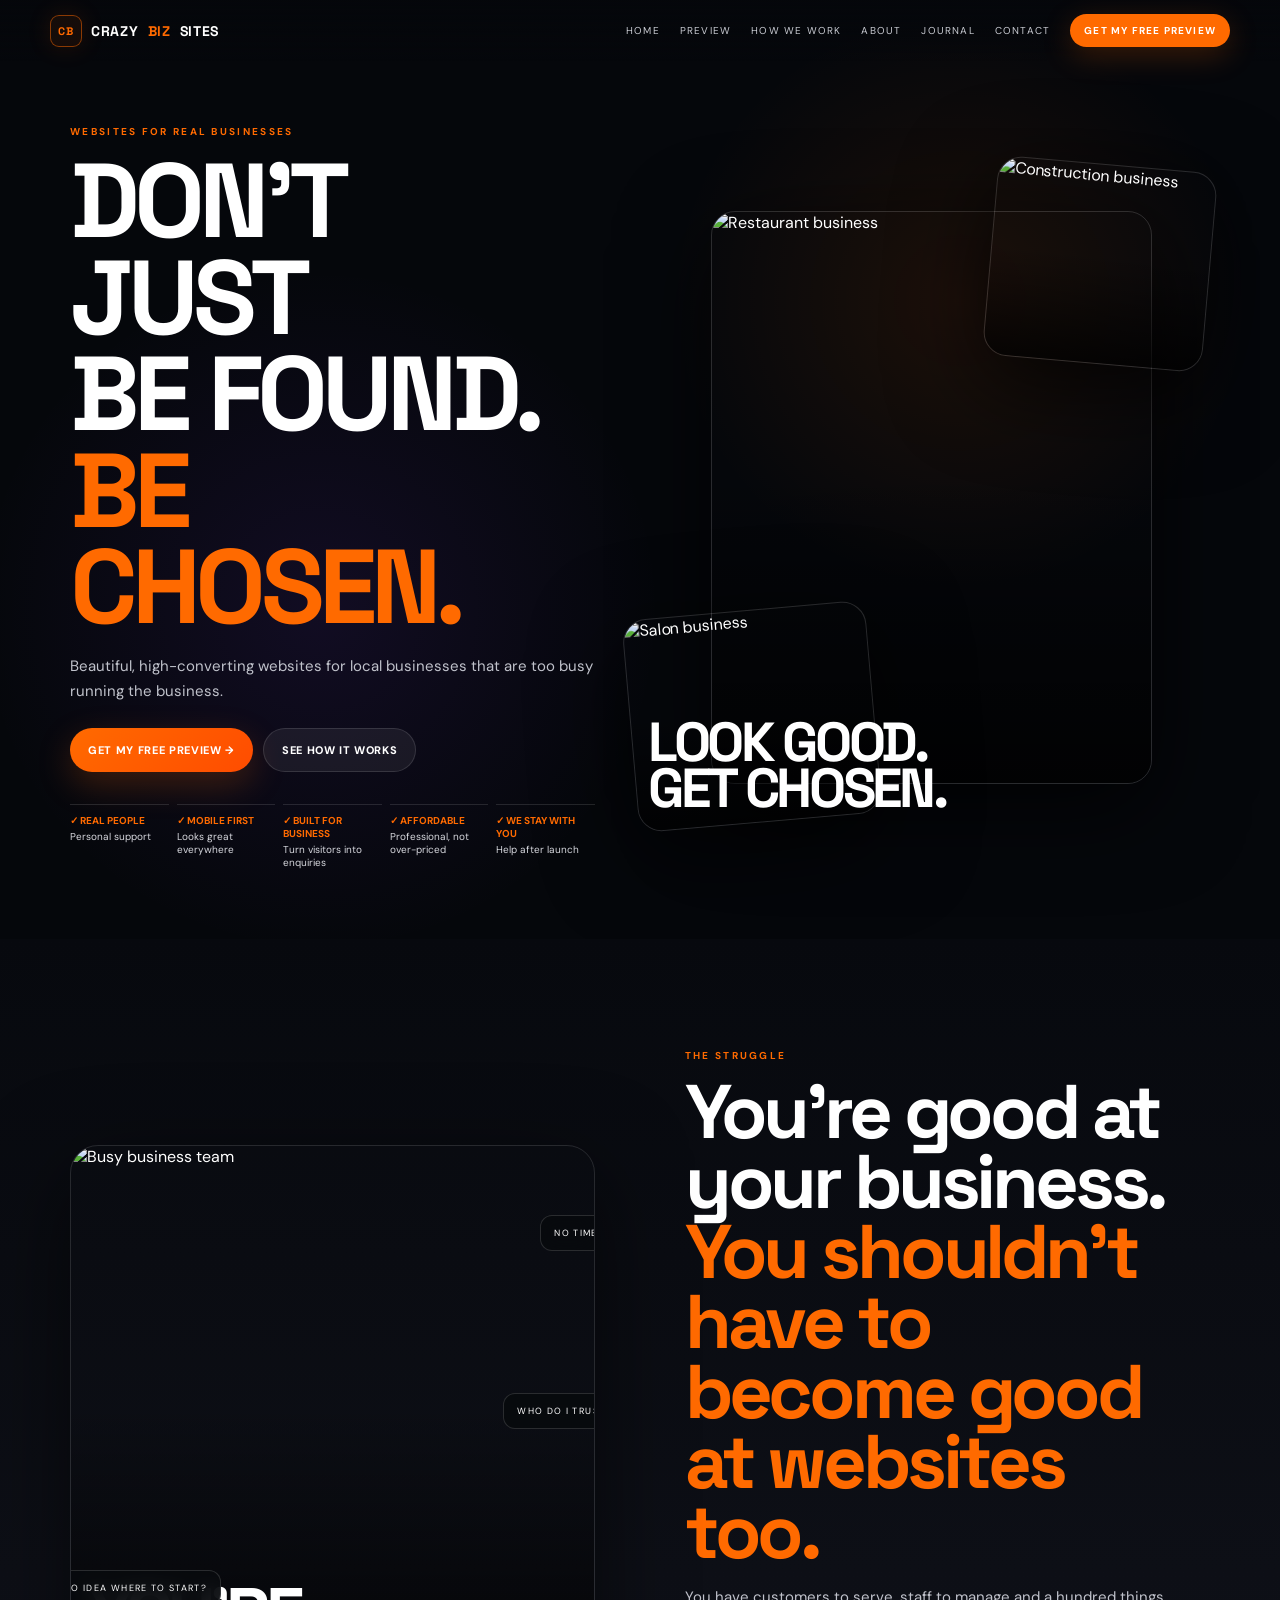
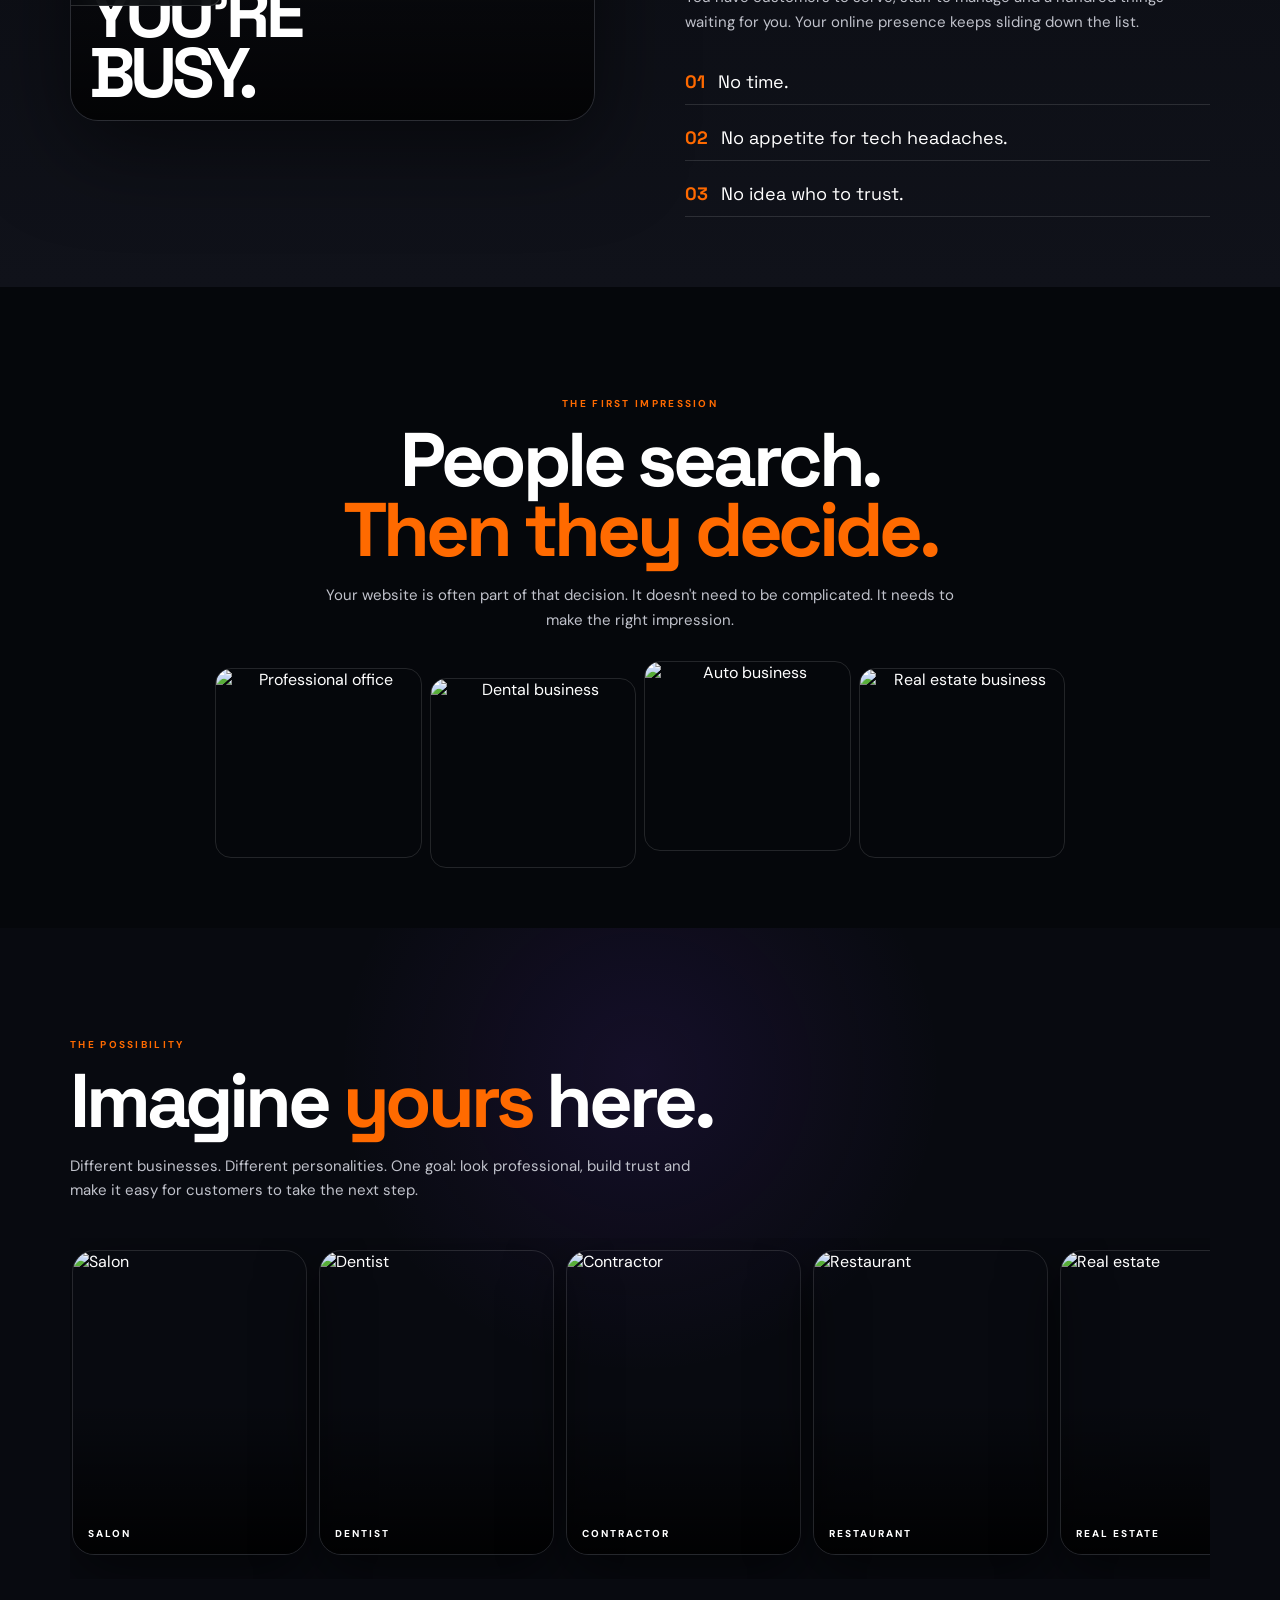
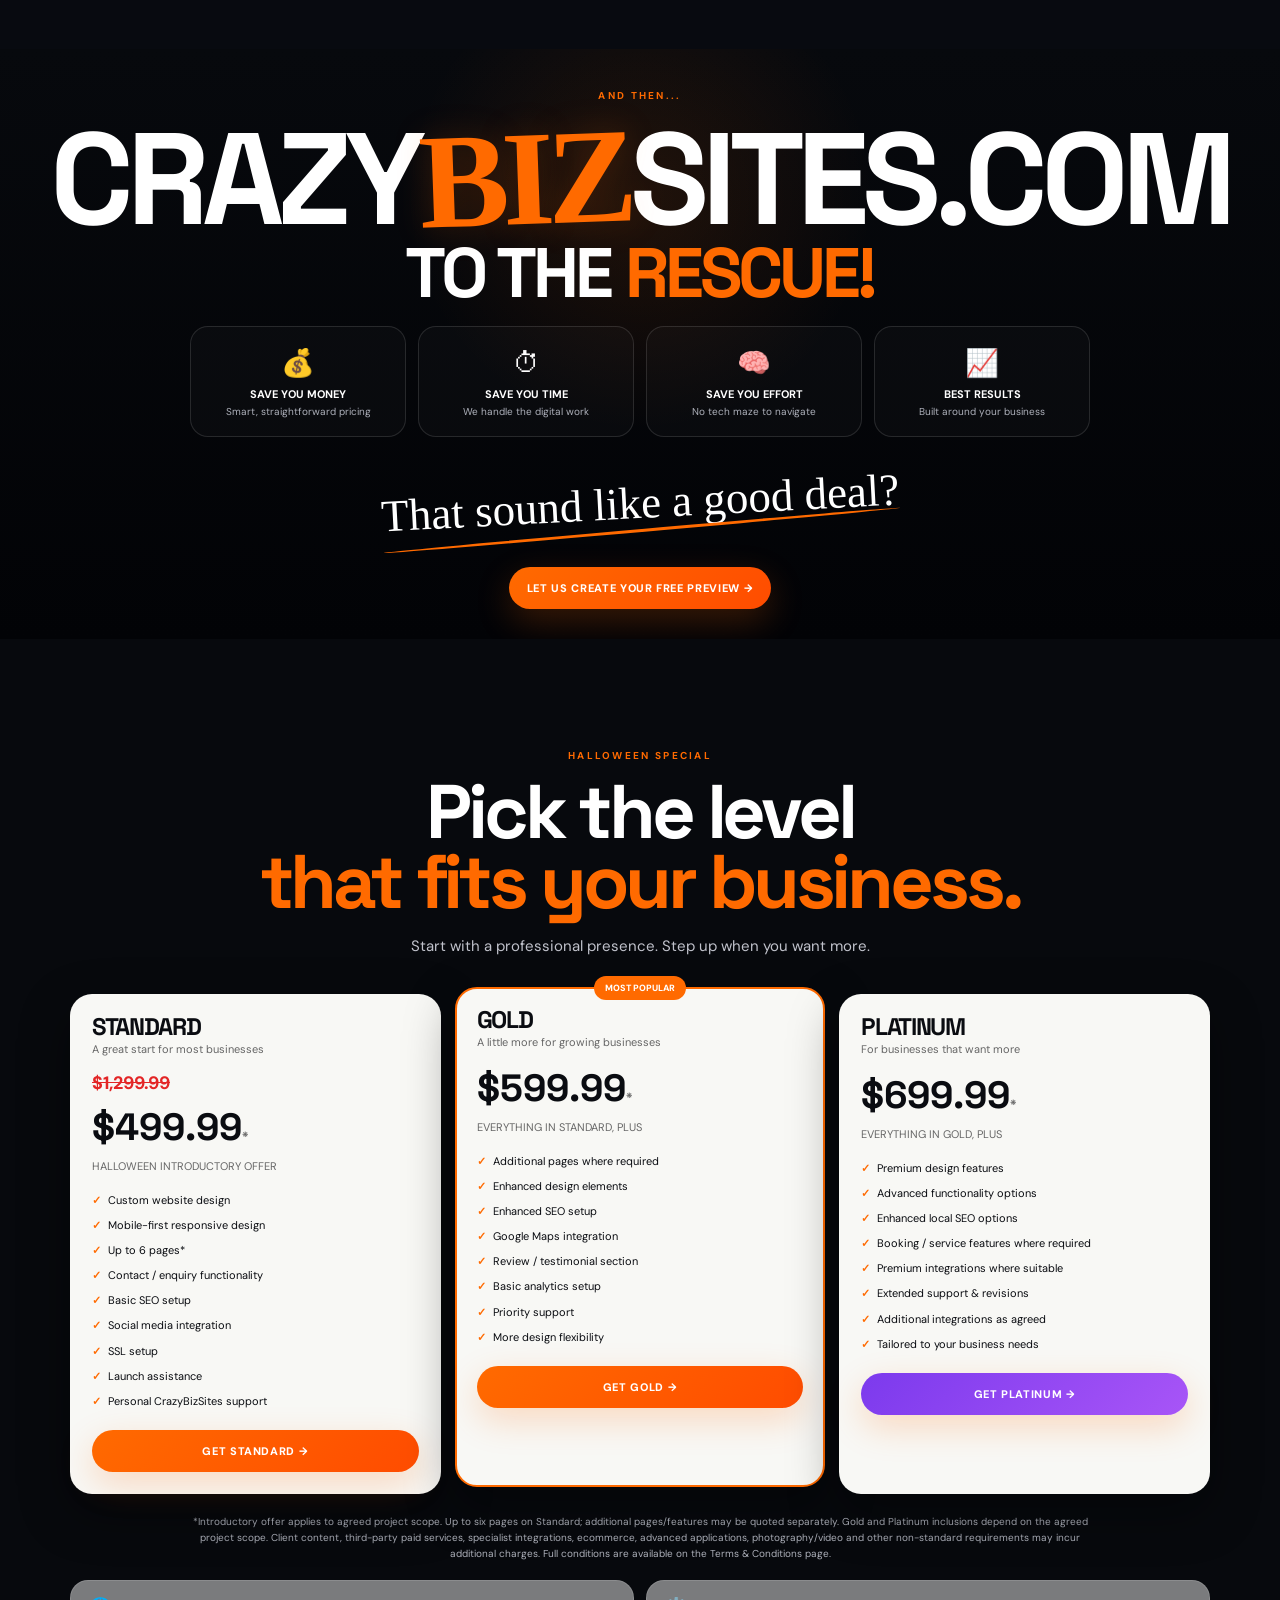
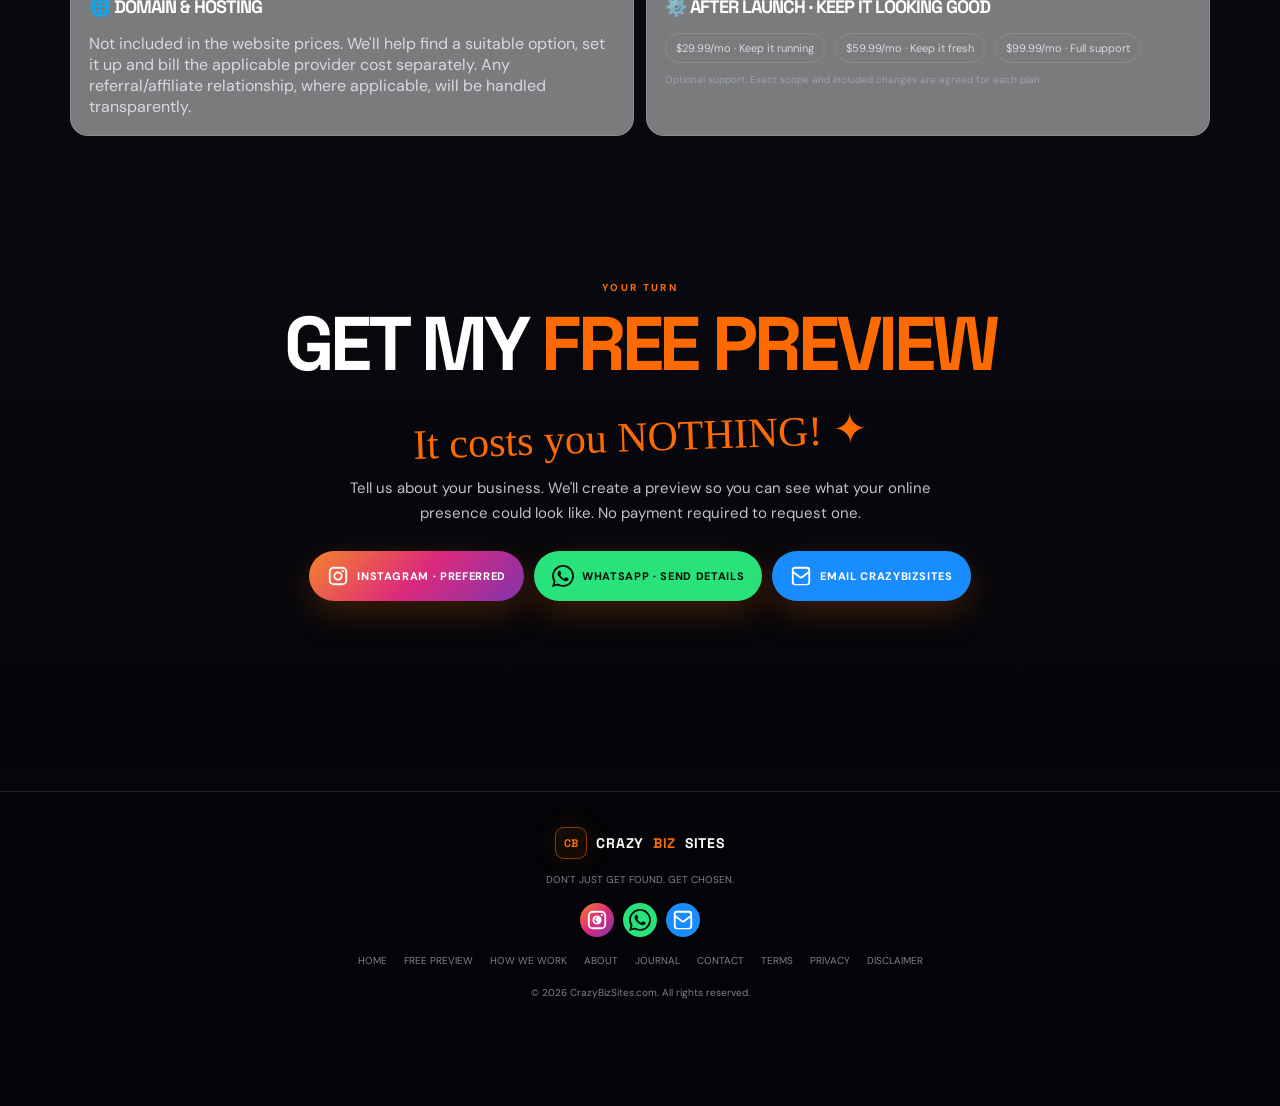
==== commit a1b46d0d: "Rename crazybizsites-final-index-v4.html to index.html" ====
--- a/index.html
+++ b/index.html
@@ -230,7 +230,7 @@
       </div>
       <div class="extras">
         <div class="extra"><h3>🌐 DOMAIN & HOSTING</h3>Not included in the website prices. We'll help find a suitable option, set it up and bill the applicable provider cost separately. Any referral/affiliate relationship, where applicable, will be handled transparently.</div>
-        <div class="extra"><h3>⚙️ AFTER LAUNCH · KEEP IT LOOKING GOOD</h3><div class="support"><span>$29.99/mo · Keep it running</span><span>$59.99/mo · Keep it fresh</span><span>$99.99/mo · Full concierge</span></div><p style="font-size:10px;color:#9ea2ad">Optional support. Exact scope and included changes are agreed for each plan.</p></div>
+        <div class="extra"><h3>⚙️ AFTER LAUNCH · KEEP IT LOOKING GOOD</h3><div class="support"><span>$29.99/mo · Keep it running</span><span>$59.99/mo · Keep it fresh</span><span>$99.99/mo · Full support</span></div><p style="font-size:10px;color:#9ea2ad">Optional support. Exact scope and included changes are agreed for each plan.</p></div>
       </div>
     </div>
   </section>
@@ -252,7 +252,7 @@
 
 <section class="page subpage" id="preview">
   <div class="wrap subhero">
-    <div class="kicker">YOUR PREVIEW CONCIERGE</div>
+    <div class="kicker">FREE PREVIEW REQUEST</div>
     <h1>LET'S CREATE<br><em>YOUR PREVIEW.</em></h1>
     <p class="lead">You don't have to build anything. Tell us a little about your business, and we'll take it from there.</p>
     <form class="form" onsubmit="sendPreview(event)">
